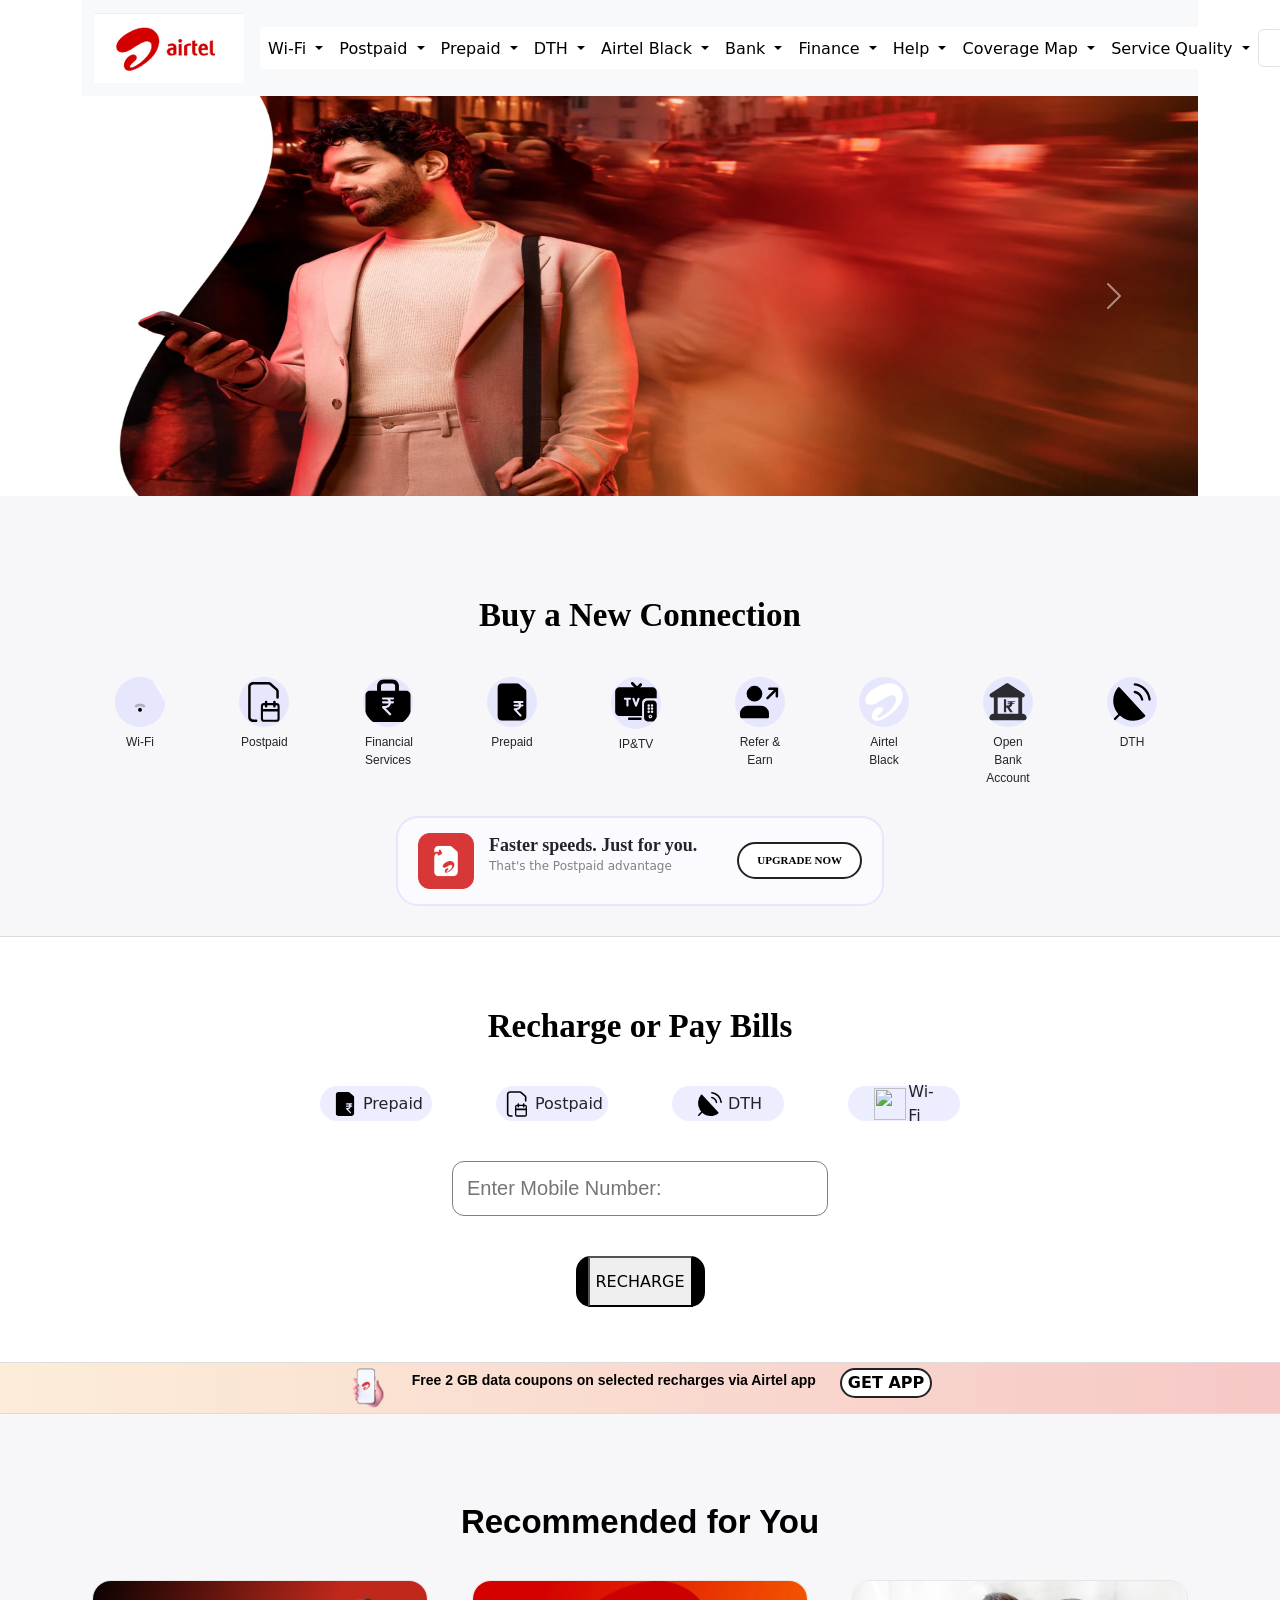
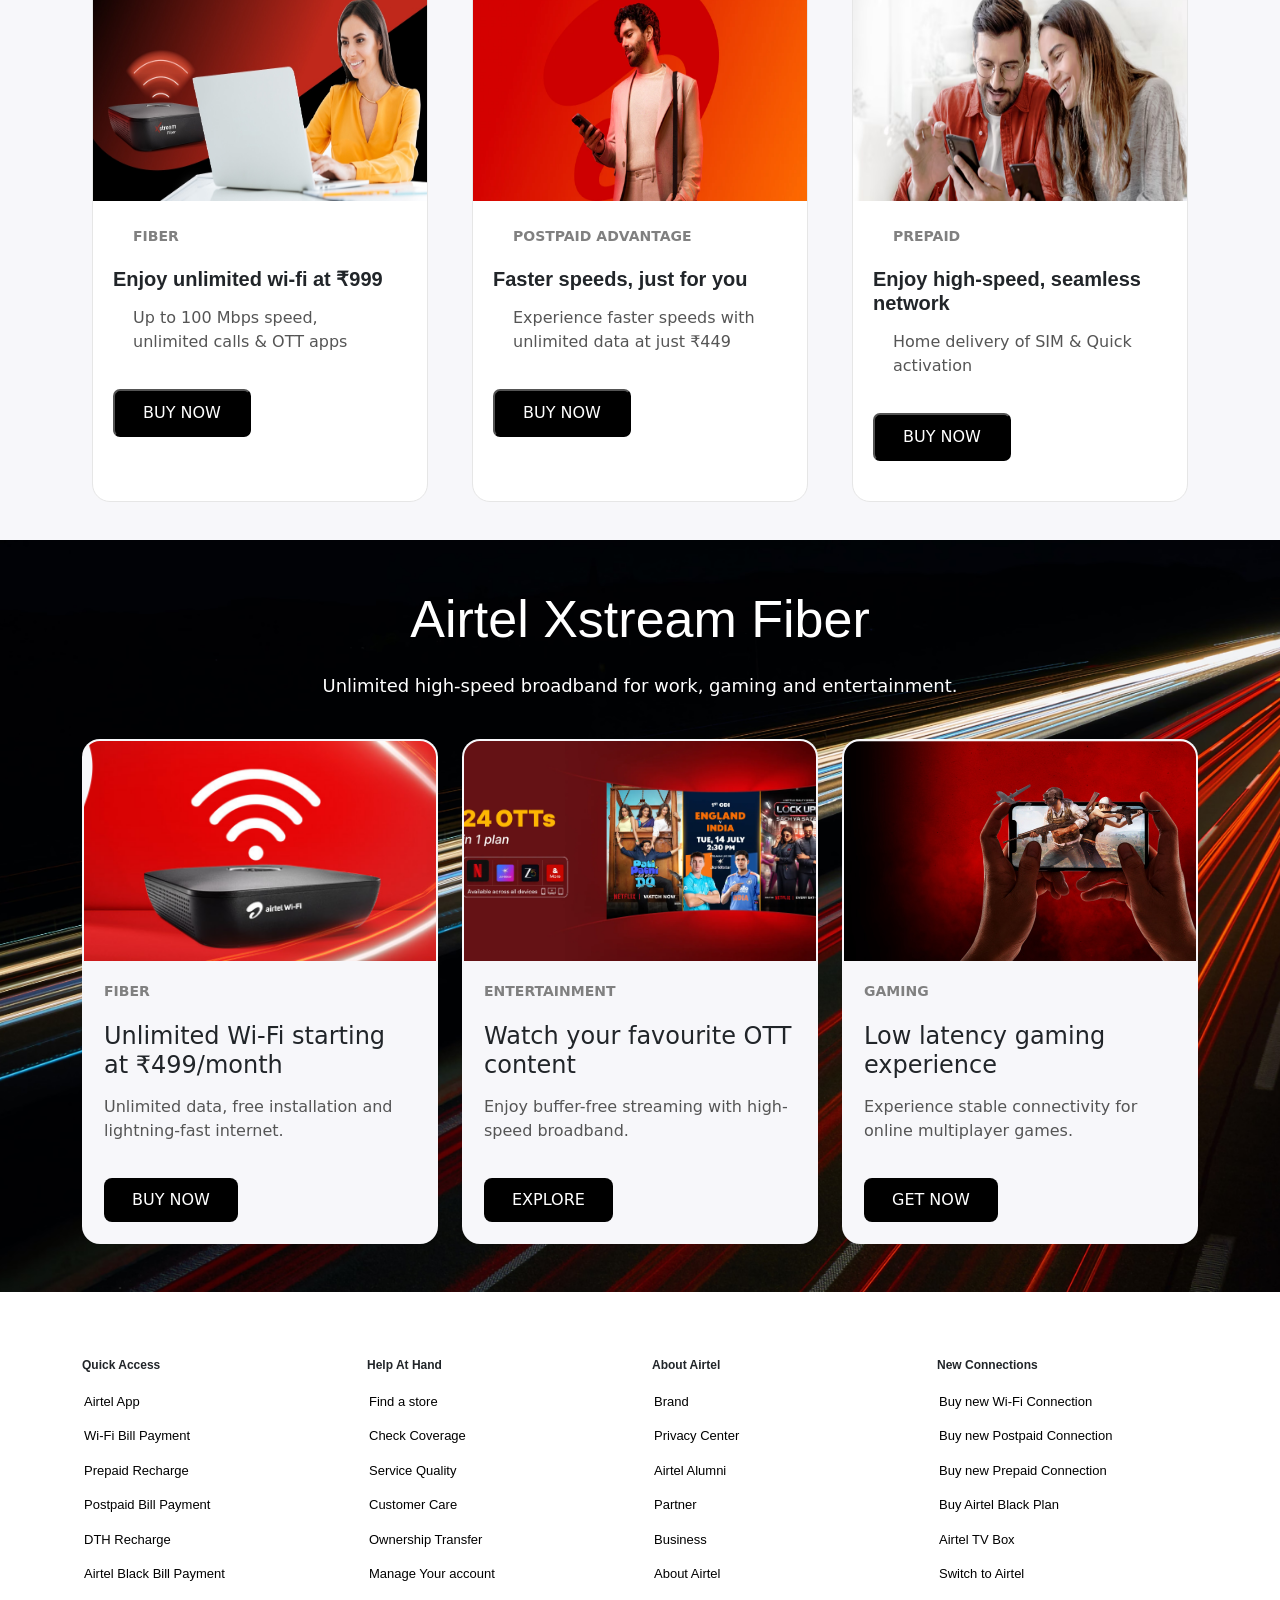
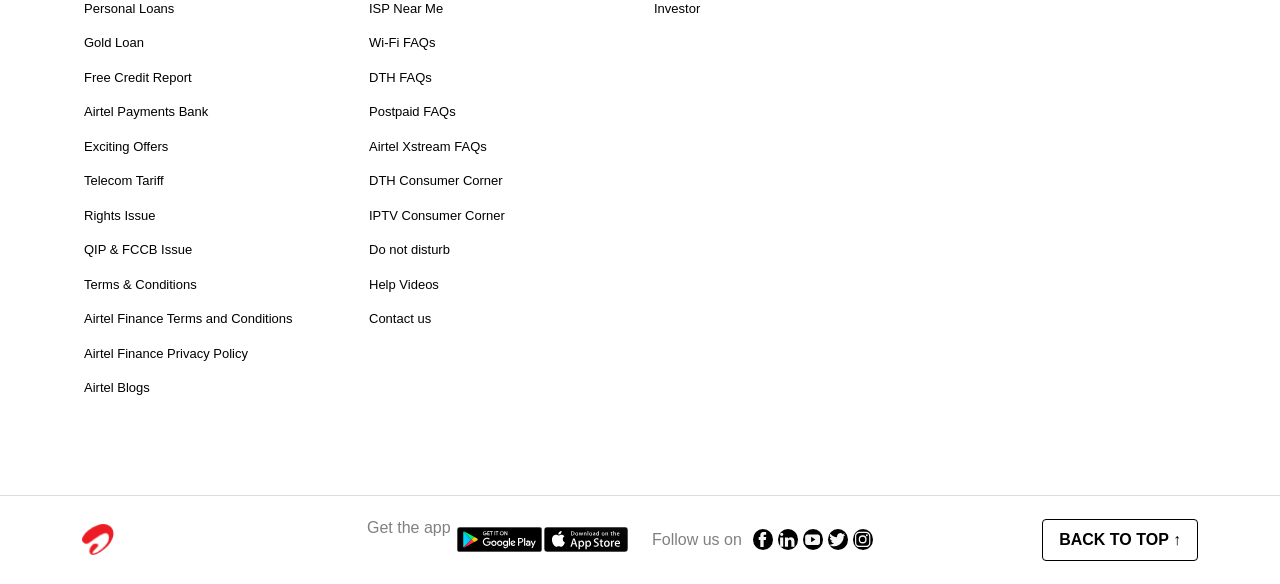
==== index.html @ 9f42b965 "testing" ====
<!DOCTYPE html>
<html lang="en">

<head>
    <meta charset="UTF-8">
    <meta name="viewport" content="width=device-width, initial-scale=1.0">
    <title>Airtel</title>

    <link href="https://cdn.jsdelivr.net/npm/bootstrap@5.3.8/dist/css/bootstrap.min.css" rel="stylesheet"
        integrity="sha384-sRIl4kxILFvY47J16cr9ZwB07vP4J8+LH7qKQnuqkuIAvNWLzeN8tE5YBujZqJLB" crossorigin="anonymous">
    <link rel="stylesheet" href="style.css">
    <link rel="stylesheet" href="aos.css">
    <link rel="stylesheet" href="aos.js">

    <meta name="title" content="Airtel Clone | Only for learning | Not Official">
    <meta name="description"
        content="This is a clone of Airtel Website , it is non-working site created only with HTML & CSS, only for educational & learning purpose , not Intended for Commercial purpose.">
    <meta name="keywords" content="best, market leader, airtel clone, only for fun, non-commercial ">
    <meta name="robots" content="index, follow">
    <meta http-equiv="Content-Type" content="text/html; charset=utf-8">
    <meta name="language" content="English">
    <meta name="revisit-after" content="5 days">
    <meta name="author" content="Shiva Kumar Mahato">


</head>

<body>
    <header>
        <div class="container">
            <div class="row">
                <div class="col">
                    <nav class="navbar navbar-expand-lg bg-body-tertiary">
                        <div class="container-fluid">
                            <a class="navbar-brand" href="#"><img src="airtel.png" alt=""></a>
                            <button class="navbar-toggler" type="button" data-bs-toggle="collapse"
                                data-bs-target="#navbarSupportedContent" aria-controls="navbarSupportedContent"
                                aria-expanded="false" aria-label="Toggle navigation">
                                <span class="navbar-toggler-icon"></span>
                            </button>
                            <div class="collapse navbar-collapse" id="navbarSupportedContent">
                                <ul class="navbar-nav me-auto mb-2 mb-lg-0">

                                    <li class="nav-item dropdown">
                                        <a class="nav-link dropdown-toggle" href="#" role="button"
                                            data-bs-toggle="dropdown" aria-expanded="false">
                                            Wi-Fi
                                        </a>
                                        <ul class="dropdown-menu">
                                            <li><a class="dropdown-item" href="#"> Wi-Fi Bill Payment </a></li>
                                            <li>
                                                <hr class="dropdown-divider">
                                            </li>
                                            <li><a class="dropdown-item" href="#"> Wi-Fi New Connection </a></li>
                                            <li>
                                                <hr class="dropdown-divider">
                                            </li>
                                            <li><a class="dropdown-item" href="#"> Wi-Fi Plans </a></li>
                                            <li>
                                                <hr class="dropdown-divider">
                                            </li>
                                            <li><a class="dropdown-item" href="#"> Refer Wi-Fi </a></li>
                                            <li>
                                                <hr class="dropdown-divider">
                                            </li>
                                            <li><a class="dropdown-item" href="#"> Airfiber Plans </a></li>
                                            <li>
                                                <hr class="dropdown-divider">
                                            </li>
                                        </ul>
                                    </li>
                                    <li class="nav-item dropdown">
                                        <a class="nav-link dropdown-toggle" href="#" role="button"
                                            data-bs-toggle="dropdown" aria-expanded="false">
                                            Postpaid
                                        </a>
                                        <ul class="dropdown-menu">
                                            <li><a class="dropdown-item" href="#"> Wi-Fi Bill Payment </a></li>
                                            <li>
                                                <hr class="dropdown-divider">
                                            </li>
                                            <li><a class="dropdown-item" href="#"> Wi-Fi New Connection </a></li>
                                            <li>
                                                <hr class="dropdown-divider">
                                            </li>
                                            <li><a class="dropdown-item" href="#"> Wi-Fi Plans </a></li>
                                            <li>
                                                <hr class="dropdown-divider">
                                            </li>
                                            <li><a class="dropdown-item" href="#"> Refer Wi-Fi </a></li>
                                            <li>
                                                <hr class="dropdown-divider">
                                            </li>
                                            <li><a class="dropdown-item" href="#"> Airfiber Plans </a></li>
                                            <li>
                                                <hr class="dropdown-divider">
                                            </li>
                                        </ul>
                                    </li>
                                    <li class="nav-item dropdown">
                                        <a class="nav-link dropdown-toggle" href="#" role="button"
                                            data-bs-toggle="dropdown" aria-expanded="false">
                                            Prepaid
                                        </a>
                                        <ul class="dropdown-menu">
                                            <li><a class="dropdown-item" href="#"> Wi-Fi Bill Payment </a></li>
                                            <li>
                                                <hr class="dropdown-divider">
                                            </li>
                                            <li><a class="dropdown-item" href="#"> Wi-Fi New Connection </a></li>
                                            <li>
                                                <hr class="dropdown-divider">
                                            </li>
                                            <li><a class="dropdown-item" href="#"> Wi-Fi Plans </a></li>
                                            <li>
                                                <hr class="dropdown-divider">
                                            </li>
                                            <li><a class="dropdown-item" href="#"> Refer Wi-Fi </a></li>
                                            <li>
                                                <hr class="dropdown-divider">
                                            </li>
                                            <li><a class="dropdown-item" href="#"> Airfiber Plans </a></li>
                                            <li>
                                                <hr class="dropdown-divider">
                                            </li>
                                        </ul>
                                    </li>
                                    <li class="nav-item dropdown">
                                        <a class="nav-link dropdown-toggle" href="#" role="button"
                                            data-bs-toggle="dropdown" aria-expanded="false">
                                            DTH
                                        </a>
                                        <ul class="dropdown-menu">
                                            <li><a class="dropdown-item" href="#"> Wi-Fi Bill Payment </a></li>
                                            <li>
                                                <hr class="dropdown-divider">
                                            </li>
                                            <li><a class="dropdown-item" href="#"> Wi-Fi New Connection </a></li>
                                            <li>
                                                <hr class="dropdown-divider">
                                            </li>
                                            <li><a class="dropdown-item" href="#"> Wi-Fi Plans </a></li>
                                            <li>
                                                <hr class="dropdown-divider">
                                            </li>
                                            <li><a class="dropdown-item" href="#"> Refer Wi-Fi </a></li>
                                            <li>
                                                <hr class="dropdown-divider">
                                            </li>
                                            <li><a class="dropdown-item" href="#"> Airfiber Plans </a></li>
                                            <li>
                                                <hr class="dropdown-divider">
                                            </li>
                                        </ul>
                                    </li>
                                    <li class="nav-item dropdown">
                                        <a class="nav-link dropdown-toggle" href="#" role="button"
                                            data-bs-toggle="dropdown" aria-expanded="false">
                                            Airtel Black
                                        </a>
                                        <ul class="dropdown-menu">
                                            <li><a class="dropdown-item" href="#"> Wi-Fi Bill Payment </a></li>
                                            <li>
                                                <hr class="dropdown-divider">
                                            </li>
                                            <li><a class="dropdown-item" href="#"> Wi-Fi New Connection </a></li>
                                            <li>
                                                <hr class="dropdown-divider">
                                            </li>
                                            <li><a class="dropdown-item" href="#"> Wi-Fi Plans </a></li>
                                            <li>
                                                <hr class="dropdown-divider">
                                            </li>
                                            <li><a class="dropdown-item" href="#"> Refer Wi-Fi </a></li>
                                            <li>
                                                <hr class="dropdown-divider">
                                            </li>
                                            <li><a class="dropdown-item" href="#"> Airfiber Plans </a></li>
                                            <li>
                                                <hr class="dropdown-divider">
                                            </li>
                                        </ul>
                                    </li>
                                    <li class="nav-item dropdown">
                                        <a class="nav-link dropdown-toggle" href="#" role="button"
                                            data-bs-toggle="dropdown" aria-expanded="false">
                                            Bank
                                        </a>
                                        <ul class="dropdown-menu">
                                            <li><a class="dropdown-item" href="#"> Wi-Fi Bill Payment </a></li>
                                            <li>
                                                <hr class="dropdown-divider">
                                            </li>
                                            <li><a class="dropdown-item" href="#"> Wi-Fi New Connection </a></li>
                                            <li>
                                                <hr class="dropdown-divider">
                                            </li>
                                            <li><a class="dropdown-item" href="#"> Wi-Fi Plans </a></li>
                                            <li>
                                                <hr class="dropdown-divider">
                                            </li>
                                            <li><a class="dropdown-item" href="#"> Refer Wi-Fi </a></li>
                                            <li>
                                                <hr class="dropdown-divider">
                                            </li>
                                            <li><a class="dropdown-item" href="#"> Airfiber Plans </a></li>
                                            <li>
                                                <hr class="dropdown-divider">
                                            </li>
                                        </ul>
                                    </li>
                                    <li class="nav-item dropdown">
                                        <a class="nav-link dropdown-toggle" href="#" role="button"
                                            data-bs-toggle="dropdown" aria-expanded="false">
                                            Finance
                                        </a>
                                        <ul class="dropdown-menu">
                                            <li><a class="dropdown-item" href="#"> Wi-Fi Bill Payment </a></li>
                                            <li>
                                                <hr class="dropdown-divider">
                                            </li>
                                            <li><a class="dropdown-item" href="#"> Wi-Fi New Connection </a></li>
                                            <li>
                                                <hr class="dropdown-divider">
                                            </li>
                                            <li><a class="dropdown-item" href="#"> Wi-Fi Plans </a></li>
                                            <li>
                                                <hr class="dropdown-divider">
                                            </li>
                                            <li><a class="dropdown-item" href="#"> Refer Wi-Fi </a></li>
                                            <li>
                                                <hr class="dropdown-divider">
                                            </li>
                                            <li><a class="dropdown-item" href="#"> Airfiber Plans </a></li>
                                            <li>
                                                <hr class="dropdown-divider">
                                            </li>
                                        </ul>
                                    </li>
                                    <li class="nav-item dropdown">
                                        <a class="nav-link dropdown-toggle" href="#" role="button"
                                            data-bs-toggle="dropdown" aria-expanded="false">
                                            Help
                                        </a>
                                        <ul class="dropdown-menu">
                                            <li><a class="dropdown-item" href="#"> Wi-Fi Bill Payment </a></li>
                                            <li>
                                                <hr class="dropdown-divider">
                                            </li>
                                            <li><a class="dropdown-item" href="#"> Wi-Fi New Connection </a></li>
                                            <li>
                                                <hr class="dropdown-divider">
                                            </li>
                                            <li><a class="dropdown-item" href="#"> Wi-Fi Plans </a></li>
                                            <li>
                                                <hr class="dropdown-divider">
                                            </li>
                                            <li><a class="dropdown-item" href="#"> Refer Wi-Fi </a></li>
                                            <li>
                                                <hr class="dropdown-divider">
                                            </li>
                                            <li><a class="dropdown-item" href="#"> Airfiber Plans </a></li>
                                            <li>
                                                <hr class="dropdown-divider">
                                            </li>
                                        </ul>
                                    </li>
                                    <li class="nav-item dropdown">
                                        <a class="nav-link dropdown-toggle" href="#" role="button"
                                            data-bs-toggle="dropdown" aria-expanded="false">
                                            Coverage Map
                                        </a>
                                    </li>
                                    <li class="nav-item dropdown">
                                        <a class="nav-link dropdown-toggle" href="#" role="button"
                                            data-bs-toggle="dropdown" aria-expanded="false">
                                            Service Quality
                                        </a>
                                    </li>
                                </ul>
                                <form class="d-flex" role="search">
                                    <input class="form-control me-2" type="search" placeholder="Search"
                                        aria-label="Search" />
                                    <button class="btn btn-outline-success" type="submit">Search</button>
                                </form>
                            </div>
                        </div>
                    </nav>
                </div>
            </div>
        </div>
    </header>
    <section class="banner">
        <div class="container">
            <div class="row">
                <div class="col">
                    <div id="carouselExample" class="carousel slide">
                        <div class="carousel-inner">
                            <div class="carousel-item active">
                                <div class="bannerimage">
                                    <img src="banner\banner1.webp" class="d-block w-100" alt="...">
                                </div>
                            </div>
                            <div class="carousel-item">
                                <div class="bannerimage">
                                    <img src="banner\banner2.webp" class="d-block w-100" alt="...">
                                </div>
                            </div>
                            <div class="carousel-item">
                                <div class="bannerimage">
                                    <img src="banner\banner3.webp" class="d-block w-100" alt="...">
                                </div>
                            </div>
                        </div>
                        <button class="carousel-control-prev" type="button" data-bs-target="#carouselExample"
                            data-bs-slide="prev">
                            <span class="carousel-control-prev-icon" aria-hidden="true"></span>
                            <span class="visually-hidden">Previous</span>
                        </button>
                        <button class="carousel-control-next" type="button" data-bs-target="#carouselExample"
                            data-bs-slide="next">
                            <span class="carousel-control-next-icon" aria-hidden="true"></span>
                            <span class="visually-hidden">Next</span>
                        </button>
                    </div>
                </div>
            </div>
        </div>
    </section>
    <section class="connection-container">
        <div class="container">
            <div class="row justify-content-center">
                <div class="col-auto">
                    <div class="connection-title">
                        Buy a New Connection
                    </div>
                </div>
            </div>
            <div class="row justify-content-center">
                <div class="col-auto">
                    <div class="connection-card">
                        <img src="connection-card/wifi.gif" alt="">
                        <p>Wi-Fi</p>
                    </div>
                </div>
                <div class="col-auto">
                    <div class="connection-card">
                        <img src="connection-card/postpaid-icon.svg" alt="">
                        <p>Postpaid</p>
                    </div>
                </div>
                <div class="col-auto">
                    <div class="connection-card">
                        <img src="connection-card/airtel-finance-icon.svg" alt="">
                        <p>Financial Services</p>
                    </div>
                </div>
                <div class="col-auto">
                    <div class="connection-card">
                        <img src="connection-card/prepaid-filled-icon.svg" alt="">
                        <p>Prepaid</p>
                    </div>
                </div>
                <div class="col-auto">
                    <div class="connection-card">
                        <img src="connection-card/airtel-iptv-icon.svg" alt="">
                        <p>IP&TV</p>
                    </div>
                </div>
                <div class="col-auto">
                    <div class="connection-card">
                        <img src="connection-card/airtel-referral-icon.svg" alt="">
                        <p>Refer & Earn</p>
                    </div>
                </div>
                <div class="col-auto">
                    <div class="connection-card">
                        <img src="connection-card/one-airtel-icon.svg" alt="">
                        <p>Airtel Black</p>
                    </div>
                </div>
                <div class="col-auto">
                    <div class="connection-card">
                        <img src="connection-card/airtel-bank-icon.svg" alt="">
                        <p>Open Bank Account</p>
                    </div>
                </div>
                <div class="col-auto">
                    <div class="connection-card">
                        <img src="connection-card/dth-filled-icon.svg" alt="">
                        <p>DTH</p>
                    </div>
                </div>
            </div>
            <div class="row justify-content-center">
                <div class="col-auto">
                    <div class="connection-upgrade">
                        <div class="upgrade-left">
                            <div class="upgrade-icon">
                                <img src="connection-card/switch-to-airtel-web.png" />
                            </div>
                            <div class="upgrade-text">
                                <h3>Faster speeds. Just for you.</h3>
                                <p>That's the Postpaid advantage</p>
                            </div>
                        </div>

                        <div class="connection-upgrade-btn">
                            <a href="#">UPGRADE NOW</a>
                        </div>
                    </div>
                </div>
            </div>
        </div>
    </section>
    <section class="recharge-section">
        <div class="container">
            <div class="row justify-content-center">
                <div class="col-auto">
                    <div class="recharge-title">
                        Recharge or Pay Bills
                    </div>
                </div>
            </div>
            <div class="row justify-content-center">
                <div class="col-auto">
                    <div class="recharge-card">
                        <img src="recharge-card\prepaid-filled-icon.svg" />
                        <span>Prepaid</span>
                    </div>
                </div>
                <div class="col-auto">
                    <div class="recharge-card">
                        <img src="recharge-card\postpaid-icon.svg" />
                        <span>Postpaid</span>
                    </div>
                </div>
                <div class="col-auto">
                    <div class="recharge-card">
                        <img src="recharge-card\dth-filled-icon.svg" />
                        <span>DTH</span>
                    </div>
                </div>
                <div class="col-auto">
                    <div class="recharge-card">
                        <img src="recharge-card\" />
                        <span>Wi-Fi</span>
                    </div>
                </div>
            </div>
            <div class="row justify-content-center">
                <div class="col-auto">
                    <div class="recharge-enter-number">
                        <input type="text" placeholder="Enter Mobile Number:"></input>
                    </div>
                </div>
            </div>
            <div class="row justify-content-center">
                <div class="col-auto">
                    <div class="recharge-btn">
                        <button>RECHARGE</button>
                    </div>
                </div>
            </div>
        </div>
    </section>
    <section class="airtel-app">
        <div class="container">
            <div class="row justify-content-center">
                <div class="col-auto">
                    <div class="airtel-appicon">
                        <img src="recharge-card/offer-icon.avif" alt="">
                    </div>
                </div>
                <div class="col-auto">
                    <div class="airtel-apptext">
                        <span>Free 2 GB data coupons on selected recharges via Airtel app</span>
                    </div>
                </div>
                <div class="col-auto">
                    <div class="airtel-appbtn">
                        <button>GET APP</button>
                    </div>
                </div>
            </div>
        </div>
    </section>
    <section class="recommendation py-5">
        <div class="container">
            <div class="row">
                <div class="col-12 text-center">
                    <h2 class="reco-title">
                        Recommended for You
                    </h2>
                </div>
            </div>
            <div class="row">
                <div class="col-lg-4 col-md-6" data-aos="fade-left">
                    <div class="recmarea h-100">
                        <img src="m1-img.jpg" />
                        <p class="category">FIBER</p>
                        <h3>Enjoy unlimited wi-fi at <b>₹999</b></h3>
                        <p class="description">Up to 100 Mbps speed, unlimited calls & OTT apps</p>
                        <button class="recommendation-button">
                            BUY NOW
                        </button>
                    </div>
                </div>
                <div class="col-lg-4 col-md-6" data-aos="fade-left">
                    <div class="recmarea h-100">
                        <img src="m2-img.webp" />
                        <p class="category">POSTPAID ADVANTAGE</p>
                        <h3>Faster speeds, just for you</h3>
                        <p class="description">Experience faster speeds with unlimited data at just ₹449 </p>
                        <button class="recommendation-button">
                            BUY NOW
                        </button>
                    </div>
                </div>
                <div class="col-lg-4 col-md-6" data-aos="fade-left">
                    <div class="recmarea h-100">
                        <img src="m3-img.avif">
                        <p class="category">PREPAID</p>
                        <h3>Enjoy high-speed, seamless network </h3>
                        <p class="description">Home delivery of SIM & Quick activation</p>
                        <button class="recommendation-button">
                            BUY NOW
                        </button>
                    </div>
                </div>
            </div>
        </div>
    </section>
    <section class="wifi py-5">
        <div class="container">
            <div class="row">
                <div class="col-12 text-center">
                    <h2 class="wifi-title">
                        Airtel Xstream Fiber
                    </h2>

                    <p class="wifi-subtitle">
                        Unlimited high-speed broadband for work, gaming and entertainment.
                    </p>
                </div>
            </div>
            <div class="row g-4">
                <div class="col-lg-4 col-md-6" data-aos="fade-right">
                    <div class="wifi-card h-100">
                        <img src="wifi-card\wifi1.webp">
                        <p class="category">FIBER</p>
                        <h3>Unlimited Wi-Fi starting at ₹499/month</h3>
                        <p class="description">
                            Unlimited data, free installation and lightning-fast internet.
                        </p>
                        <button class="wifi-button">
                            BUY NOW
                        </button>
                    </div>
                </div>
                <div class="col-lg-4 col-md-6" data-aos="fade-right">
                    <div class="wifi-card h-100">
                        <img src="wifi-card\wifi2.webp">
                        <p class="category">ENTERTAINMENT</p>
                        <h3>Watch your favourite OTT content</h3>
                        <p class="description">
                            Enjoy buffer-free streaming with high-speed broadband.
                        </p>
                        <button class="wifi-button">
                            EXPLORE
                        </button>
                    </div>
                </div>
                <div class="col-lg-4 col-md-6" data-aos="fade-right">
                    <div class="wifi-card h-100">
                        <img src="wifi-card\wifi3.jpg">
                        <p class="category">GAMING</p>
                        <h3>Low latency gaming experience</h3>
                        <p class="description">
                            Experience stable connectivity for online multiplayer games.
                        </p>
                        <button class="wifi-button">
                            GET NOW
                        </button>
                    </div>
                </div>
            </div>
        </div>
    </section>
    <section class="listarea py-5">
        <div class="container">
            <div class="row">
                <div class="col-lg-3 col-md-6 footer-column">
                    <div class="listarea-card py-3">
                        <p>Quick Access</p>
                        <ul>
                            <li><a href="#">Airtel App</a></li>
                            <li><a href="#">Wi-Fi Bill Payment</a></li>
                            <li><a href="#">Prepaid Recharge</a></li>
                            <li><a href="#">Postpaid Bill Payment</a></li>
                            <li><a href="#">DTH Recharge</a></li>
                            <li><a href="#">Airtel Black Bill Payment</a></li>
                            <li><a href="#">Personal Loans</a></li>
                            <li><a href="#">Gold Loan</a></li>
                            <li><a href="#">Free Credit Report</a></li>
                            <li><a href="#">Airtel Payments Bank</a></li>
                            <li><a href="#">Exciting Offers</a></li>
                            <li><a href="#">Telecom Tariff</a></li>
                            <li><a href="#">Rights Issue</a></li>
                            <li><a href="#">QIP & FCCB Issue</a></li>
                            <li><a href="#">Terms & Conditions</a></li>
                            <li><a href="#">Airtel Finance Terms and Conditions</a></li>
                            <li><a href="#">Airtel Finance Privacy Policy</a></li>
                            <li><a href="#">Airtel Blogs</a></li>
                        </ul>
                    </div>
                </div>
                <div class="col-lg-3 col-md-6 footer-column">
                    <div class="listarea-card py-3">
                        <p>Help At Hand</p>
                        <ul>
                            <li><a href="#">Find a store</a></li>
                            <li><a href="#">Check Coverage</a></li>
                            <li><a href="#">Service Quality</a></li>
                            <li><a href="#">Customer Care</a></li>
                            <li><a href="#">Ownership Transfer</a></li>
                            <li><a href="#">Manage Your account</a></li>
                            <li><a href="#">ISP Near Me</a></li>
                            <li><a href="#">Wi-Fi FAQs</a></li>
                            <li><a href="#">DTH FAQs</a></li>
                            <li><a href="#">Postpaid FAQs</a></li>
                            <li><a href="#">Airtel Xstream FAQs</a></li>
                            <li><a href="#">DTH Consumer Corner</a></li>
                            <li><a href="#">IPTV Consumer Corner</a></li>
                            <li><a href="#">Do not disturb</a></li>
                            <li><a href="#">Help Videos</a></li>
                            <li><a href="#">Contact us</a></li>
                        </ul>
                    </div>
                </div>
                <div class="col-lg-3 col-md-6 footer-column">
                    <div class="listarea-card py-3">
                        <p>About Airtel</p>
                        <ul>
                            <li><a href="#">Brand</a></li>
                            <li><a href="#">Privacy Center</a></li>
                            <li><a href="#">Airtel Alumni</a></li>
                            <li><a href="#">Partner</a></li>
                            <li><a href="#">Business</a></li>
                            <li><a href="#">About Airtel</a></li>
                            <li><a href="#">Investor</a></li>
                        </ul>
                    </div>
                </div>
                <div class="col-lg-3 col-md-6 footer-column">
                    <div class="listarea-card py-3">
                        <p>New Connections</p>
                        <ul>
                            <li><a href="#">Buy new Wi-Fi Connection</a></li>
                            <li><a href="#">Buy new Postpaid Connection</a></li>
                            <li><a href="#">Buy new Prepaid Connection</a></li>
                            <li><a href="#">Buy Airtel Black Plan</a></li>
                            <li><a href="#">Airtel TV Box</a></li>
                            <li><a href="#">Switch to Airtel</a></li>
                        </ul>
                    </div>
                </div>
            </div>
        </div>
    </section>
    <section class="listarea-footer">
        <div class="container">
            <div class="row align-items-center gy-3">
                <div class="col-lg-3 col-md-6">
                    <div class="listarea-footer-icon">
                        <img src="listarea-footer/favicon.webp" />
                    </div>
                </div>
                <div class="col-lg-3 col-md-6">
                    <div class="listarea-footer-getapp">
                        <p> Get the app &nbsp; </p>
                        <img src="listarea-footer/google-play-badge-icon.svg" alt="" />
                        <img src="listarea-footer/app-store-badge-icon.svg" alt="" />
                    </div>
                </div>
                <div class="col-lg-3 col-md-6">
                    <div class="listarea-footer-followus">
                        <p>Follow us on &nbsp;</p>
                        <div class="listarea-footer-followus-iconarea">
                            <div class="listarea-footer-followus-icon">
                                <img src="listarea-footer/facebook.svg" alt=" " />
                            </div>
                            <div class="listarea-footer-followus-icon">
                                <img src="listarea-footer/linkedin.svg" alt=" " />
                            </div>
                            <div class="listarea-footer-followus-icon">
                                <img src="listarea-footer/youtube.svg" alt=" " />
                            </div>
                            <div class="listarea-footer-followus-icon">
                                <img src="listarea-footer/twitter.svg" alt=" " />
                            </div>
                            <div class="listarea-footer-followus-icon">
                                <img src="listarea-footer/insta.svg" alt=" " />
                            </div>
                        </div>
                    </div>
                </div>
                <div class="col-lg-3 col-md-6 d-flex justify-content-lg-end">
                    <a href="index.html" class="listarea-footer-button">
                        BACK TO TOP &uarr;
                    </a>
                </div>
            </div>
        </div>
    </section>
    <footer>

    </footer>

    <script src="https://cdn.jsdelivr.net/npm/bootstrap@5.3.8/dist/js/bootstrap.bundle.min.js"
        integrity="sha384-FKyoEForCGlyvwx9Hj09JcYn3nv7wiPVlz7YYwJrWVcXK/BmnVDxM+D2scQbITxI" crossorigin="anonymous">
        </script>
    <script src="aos.js">
    </script>
    <script>
        AOS.init({
            easing: 'ease-out-back',
            duration: 1000
        });
    </script>

    <script src="https://cdn.jsdelivr.net/npm/chart.js"></script>

    <script>
        const ctx = document.getElementById('myChart');

        Chart.defaults.backgroundColor = '#e40000';
        Chart.defaults.borderColor = '#000';
        Chart.defaults.color = '#000';

        new Chart(ctx, {
            type: 'bar',
            data: {
                labels: ['Red', 'Blue', 'Yellow', 'Green', 'Purple', 'Orange'],
                datasets: [{
                    label: '# of Votes',
                    data: [12, 19, 3, 5, 2, 3],
                    borderWidth: 1
                }]
            },
            options: {
                scales: {
                    y: {
                        beginAtZero: true
                    }
                }
            }
        });
    </script>

</body>

</html>
---- style.css ----
.nav-link {
    color: black;
    border-top: 2px solid transparent;
    background: white;
}

.nav-link:hover {
    color: #e40000;
    border-top: 2px solid #e40000;
}

.nav-link ul li:hover a {
    color: #e40000;
}

.banner {
    height: 400px;
}

.bannerimage {
    height: 400px;
}

.banner img {
    height: 100%;
    display: block;
}

.connection-container {
    margin: 0 auto;
    padding: 30px 0;
    background: #F7F7FA;
    display: flex;
    flex-wrap: wrap;
    justify-content: center;
    border-bottom: 1px solid #dcdcdc;
}

.connection-title {
    font-family: "TondoBold(woff2)";
    font-weight: bold;
    color: black;
    font-size: 33px;
    text-align: center;
    padding: 65px 0 25px 0;
}

.connection-card {
    width: 60px;
    height: 60px;
    cursor: pointer;
    border: 1px solid transparent;
    margin: 10px 20px;

}

.connection-card img {
    width: 50px;
    transition: 0.3s;
    background: #E6E6FD;
    border-radius: 50%;
}

.connection-card:hover img {
    transform: scale(1.1);
    border: 1px solid black;
    box-shadow: 8px 8px 10px rgba(0, 0, 0, .15);
}

.connection-card p {
    width: 50px;
    height: 11px;
    margin-top: 6px;
    padding: 0 2px;
    font-family: Arial;
    font-size: 12px;
    text-align: center;
}

.connection-upgrade {
    width: 100%;
    max-width: 540px;
    height: 90px;
    margin: 70px 0 auto 0;
    border-radius: 22px;
    background: #FBFBFF;
    padding: 0 20px;
    display: flex;
    justify-content: space-between;
    align-items: center;
    border: 2px solid #E6E6FD;

}

.upgrade-left {
    display: flex;
    align-items: center;
    gap: 15px;
    line-height: 8px;
    padding-right: 40px;
}

.upgrade-icon {
    width: 56px;
    height: 56px;
    display: flex;
    justify-content: center;
    align-items: center;
}

.upgrade-icon img {
    width: 100%;
    object-fit: contain;

}

.upgrade-text h3 {
    font-family: "TondoBold(woff2)";
    font-size: 18px;
    font-weight: 700;
    margin-bottom: 5px;
}

.upgrade-text p {
    font-size: 12px;
    color: grey;
}

.connection-upgrade-btn {
    padding: 8px 18px;
    border: 2px solid #222;
    border-radius: 30px;
    background: #fff;
    display: flex;
    justify-content: center;
    align-items: center;
    cursor: pointer;

}

.connection-upgrade-btn a {
    text-decoration: none;
    font-family: "TondoBold(woff2)";
    color: #000;
    font-size: 11px;
    font-weight: bold;
    text-align: center;
}



.recharge-section {
    margin: 0 auto;
    padding-bottom: 45px;
    border-bottom: 1px solid #dcdcdc;

}

.recharge-title {
    font-family: "TondoBold(woff2)";
    font-weight: bold;
    color: black;
    font-size: 33px;
    text-align: center;
    padding: 65px 0 25px 0;
}

.recharge-card {
    width: 70px;
    height: 35px;
    background: #ECEDFF;
    gap: 2px;
    margin: 10px 20px;
    padding: 10px 56px;
    border-radius: 30px;
    display: flex;
    justify-content: center;
    align-items: center;
    cursor: pointer;
}

.recharge-card img {
    width: 32px;
    height: 32px;
    object-fit: cover;
}

.recharge-card span {
    font-size: 16px;
}

.recharge-card:hover {
    border: 1px solid #000;
    opacity: 0.8;
    scale: 1.02;
}

.recharge-enter-number {
    margin: 30px auto;
    display: flex;
    text-align: left;
    font-family: Arial, Helvetica, sans-serif;
    padding: 4px 12px;
    background: #fff;
    color: grey;
    border: 1px solid grey;
    border-radius: 12px;
    cursor: pointer;

}

.recharge-enter-number input {
    width: 350px;
    height: 45px;
    font-size: 20px;
    border: none;

}

.recharge-btn {
    margin: 10px auto;
    display: flex;
    justify-content: center;
    align-items: center;
    cursor: pointer;
    padding: 0 12px;
    background: black;
    color: white;
    line-height: 45px;
    border-radius: 15px;
    cursor: pointer;

}

.recharge-bth button {
    width: 350px;
    height: 45px;
    font-size: 20px;
    font-weight: 900;
    border: none;
}



.airtel-app {
    border-bottom: 1px solid #dcdcdc;
    display: flex;
    justify-content: center;
    align-items: center;
    background-image: linear-gradient(to left, #F6C8C7 0%, #FCEDD8 100%);
    padding-top: 5px;
    padding-bottom: 5px;
}

.airtel-appicon {
    width: 40px;
    height: 40px;
}

.airtel-appicon img {
    width: 100%;

}

.airtel-apptext span {
    font-family: Arial;
    font-size: 14px;
    margin-top: 10px;
    font-weight: 600;
    color: black;
}

.airtel-appbtn {
    text-align: center;
}

.airtel-appbtn button {
    background: white;
    color: #000;
    border: 2px solid #222;
    border-radius: 30px;
    font-weight: 600;
}

.recommendation {
    background: #F7F7FA;
}

.reco-title {
    font-family: Arial, Helvetica, sans-serif;
    font-weight: bold;
    color: black;
    font-size: 33px;
    padding-top: 40px;
    padding-bottom: 20px;
}

.recmarea {
    background: #FFFFFF;
    border: 1px solid rgb(230, 230, 230);
    margin: 10px;
    border-radius: 18px;

}

.recmarea img {
    width: 100%;
    height: 220px;
    border-radius: 18px 18px 0 0;

}

.recmarea p {
    padding: 0 20px;
}

.recmarea h3 {
    font-size: 20px;
    font-weight: bold;
    font-family: "Tondo Bold", Arial, sans-serif;
    margin: 10px 20px;
}

.recmarea .category {
    padding-top: 5px;
    font-size: 14px;
    color: gray;
    font-weight: bold;
}

.recmarea .description {
    font-size: 16px;
    color: #555;
}

.recommendation-button {
    margin: 20px;
    padding: 10px 28px;
    background: black;
    color: white;
    border-radius: 7px;
    cursor: pointer;

}

.recommendation-button:hover {
    box-shadow: 0 8px 20px rgba(0, 0, 0, .15);
}



.wifi {
    background-image: url('wifi-plan.avif');
    background-repeat: no-repeat;
    background-size: cover;
    background-position: center;
}

.wifi-title {
    font-family: Arial, Helvetica, sans-serif;
    font-size: 52px;
    color: #fff;
    margin-bottom: 2%;
}

.wifi-subtitle {
    color: #fff;
    font-size: 18px;
    margin-bottom: 40px;
}

.wifi-card {
    background: #F7F7FA;
    border-radius: 18px;
    overflow: hidden;
    border: 2px solid transparent;
    transition: .3s;
}

.wifi-card:hover {
    transform: translateY(-8px);
    border-color: #e40000;
    box-shadow: 0 10px 25px rgba(0, 0, 0, .15);
}

.wifi-card img {
    width: 100%;
    height: 220px;
    object-fit: cover;
}

.category {
    color: gray;
    font-size: 14px;
    font-weight: bold;
    margin: 20px;
}

.wifi-card h3 {
    margin: 0 20px;
    font-size: 24px;
}

.description {
    margin: 15px 20px;
    color: #555;
}

.wifi-button {
    margin: 20px;
    padding: 10px 28px;
    background: black;
    color: white;
    border: none;
    border-radius: 8px;
    cursor: pointer;
    transition: .3s;
}

.wifi-button:hover {
    background: #e40000;
}



.listarea {
    margin: 0 auto;
    background: #FFFFFF;
    border-bottom: 1px solid #dcdcdc;

}

.listarea-card {
    background: white;
}
@media(max-width:767.98px) {
    .footer-column{
        border-bottom: 1px solid #dcdcdc;
        padding:12px 10px;
    }
    .footer-column:last-child{
        border-bottom:none;
    }
    .dropdown{
        
    }
}

.listarea-card p {
    font-family: Arial, Helvetica, sans-serif;
    font-size: 12px;
    font-weight: 600;

}

.listarea-card ul {
    font-family: Arial, Helvetica, sans-serif;
    font-size: 13px;
    font-weight: 100;
    list-style: none;
    padding: 2px;
}

.listarea-card ul li {
    padding-bottom: 15px;
}

.listarea-card ul li a {
    text-decoration: none;
    color: black;

}

.listarea-card ul li a:hover {
    color: #e40000;
}



.listarea-footer {
    margin: 20px 0;
}


.listarea-footer-icon {
    width: 32px;
    height: 32px;

}

.listarea-footer-icon img {
    width: 100%;

}

.listarea-footer-getapp {
    display: flex;
    align-items: center;
    gap: 2px;

}

.listarea-footer-getapp p,.listarea-footer-followus p {
    font-family: Arial;
    font-size: 16px;
    color: grey;
    margin-bottom: 0;

}

.listarea-footer-getapp img {
    width: 85px;
    height: 25px;

}

.listarea-footer-followus {
    display: flex;
    align-items: center;
    gap: 2px;
}


.listarea-footer-followus-iconarea {
    display: flex;
    align-items: center;
    gap: 5px;

}

.listarea-footer-followus-icon {
    width: 20px;
    height: 21px;
    display: flex;
    justify-content: center;
    align-items: center;
    background:#000;
    border-radius:50%;
}

.listarea-footer-followus-icon img {
    width: 85%;
    height: 85%;
    object-fit: contain;
}

.listarea-footer-button {
    display: inline-block;
    padding: 8px 16px;
    border: 1px solid black;
    border-radius: 4px;
    text-decoration: none;
    font-family: Sans-serif;
    font-size: 16px;
    font-weight: bold;
    color: black;
}



.footer{
    background:#F7F7FA;
    
}
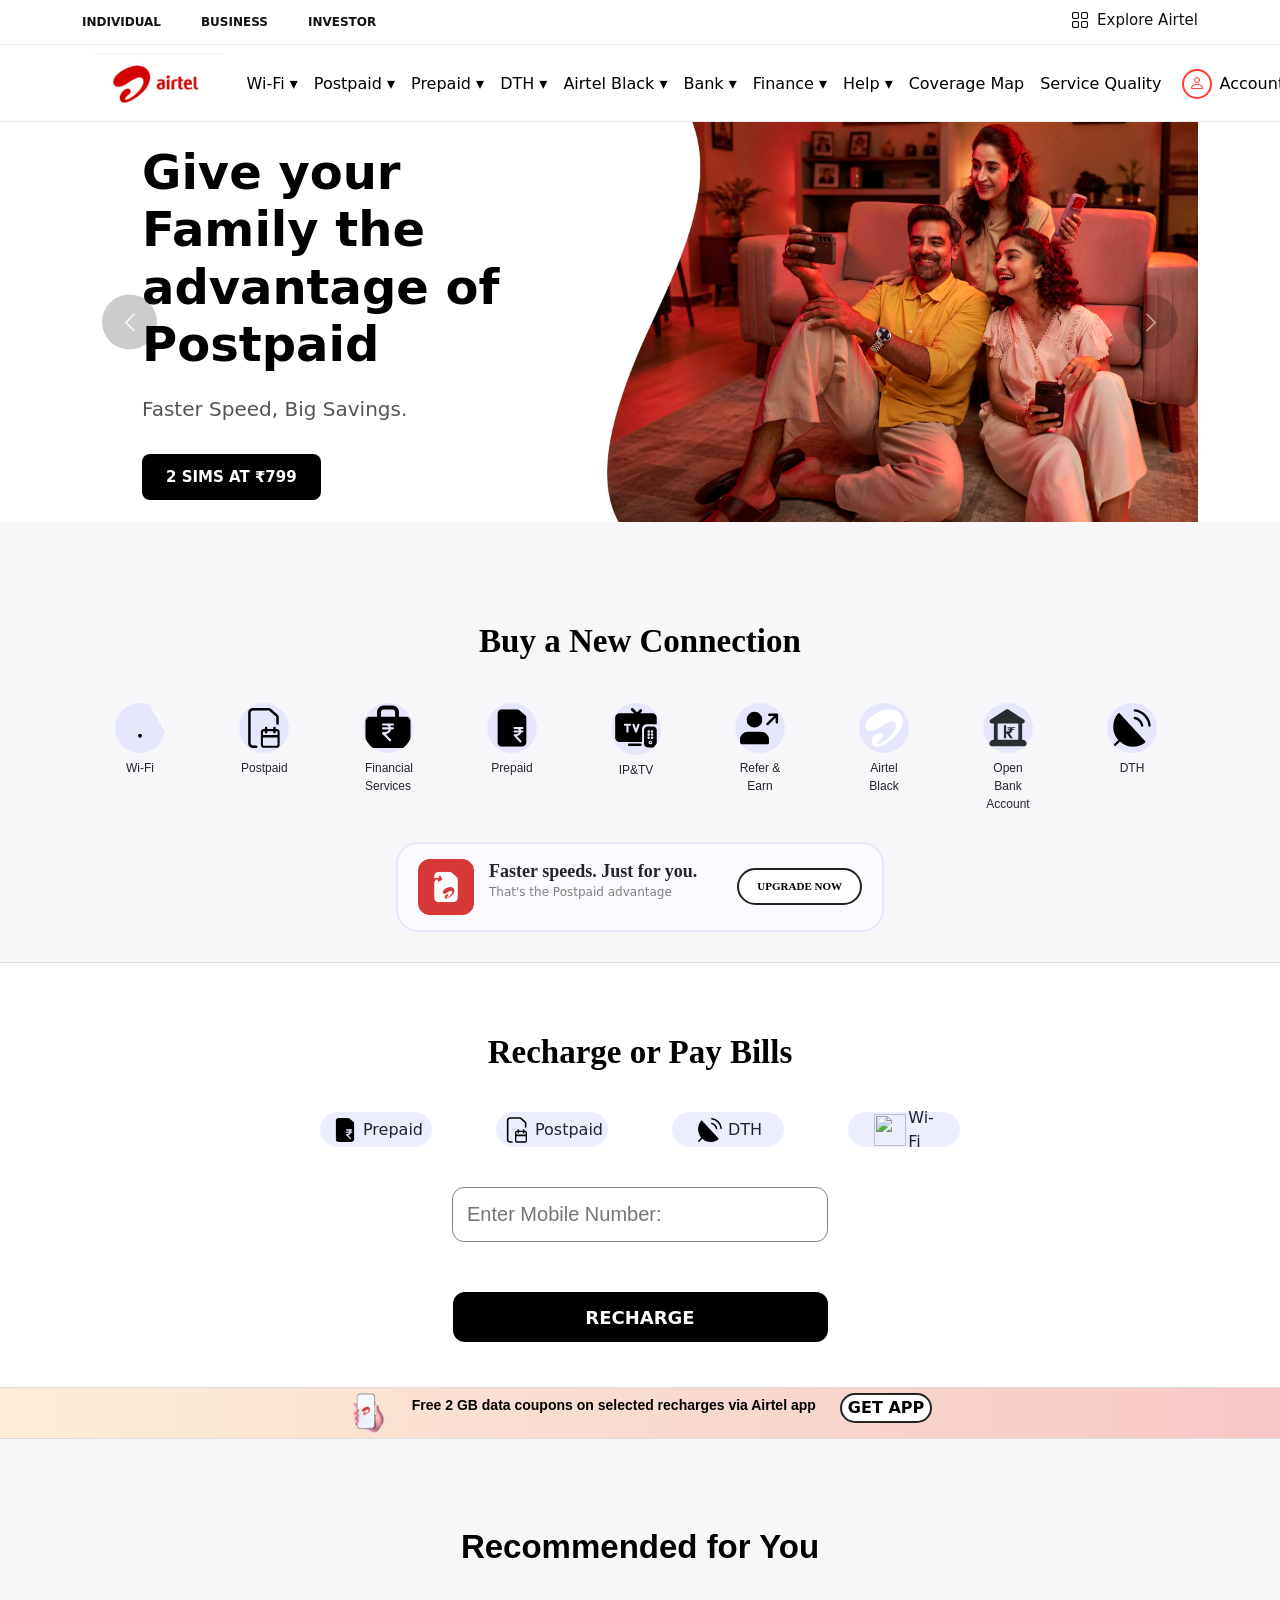
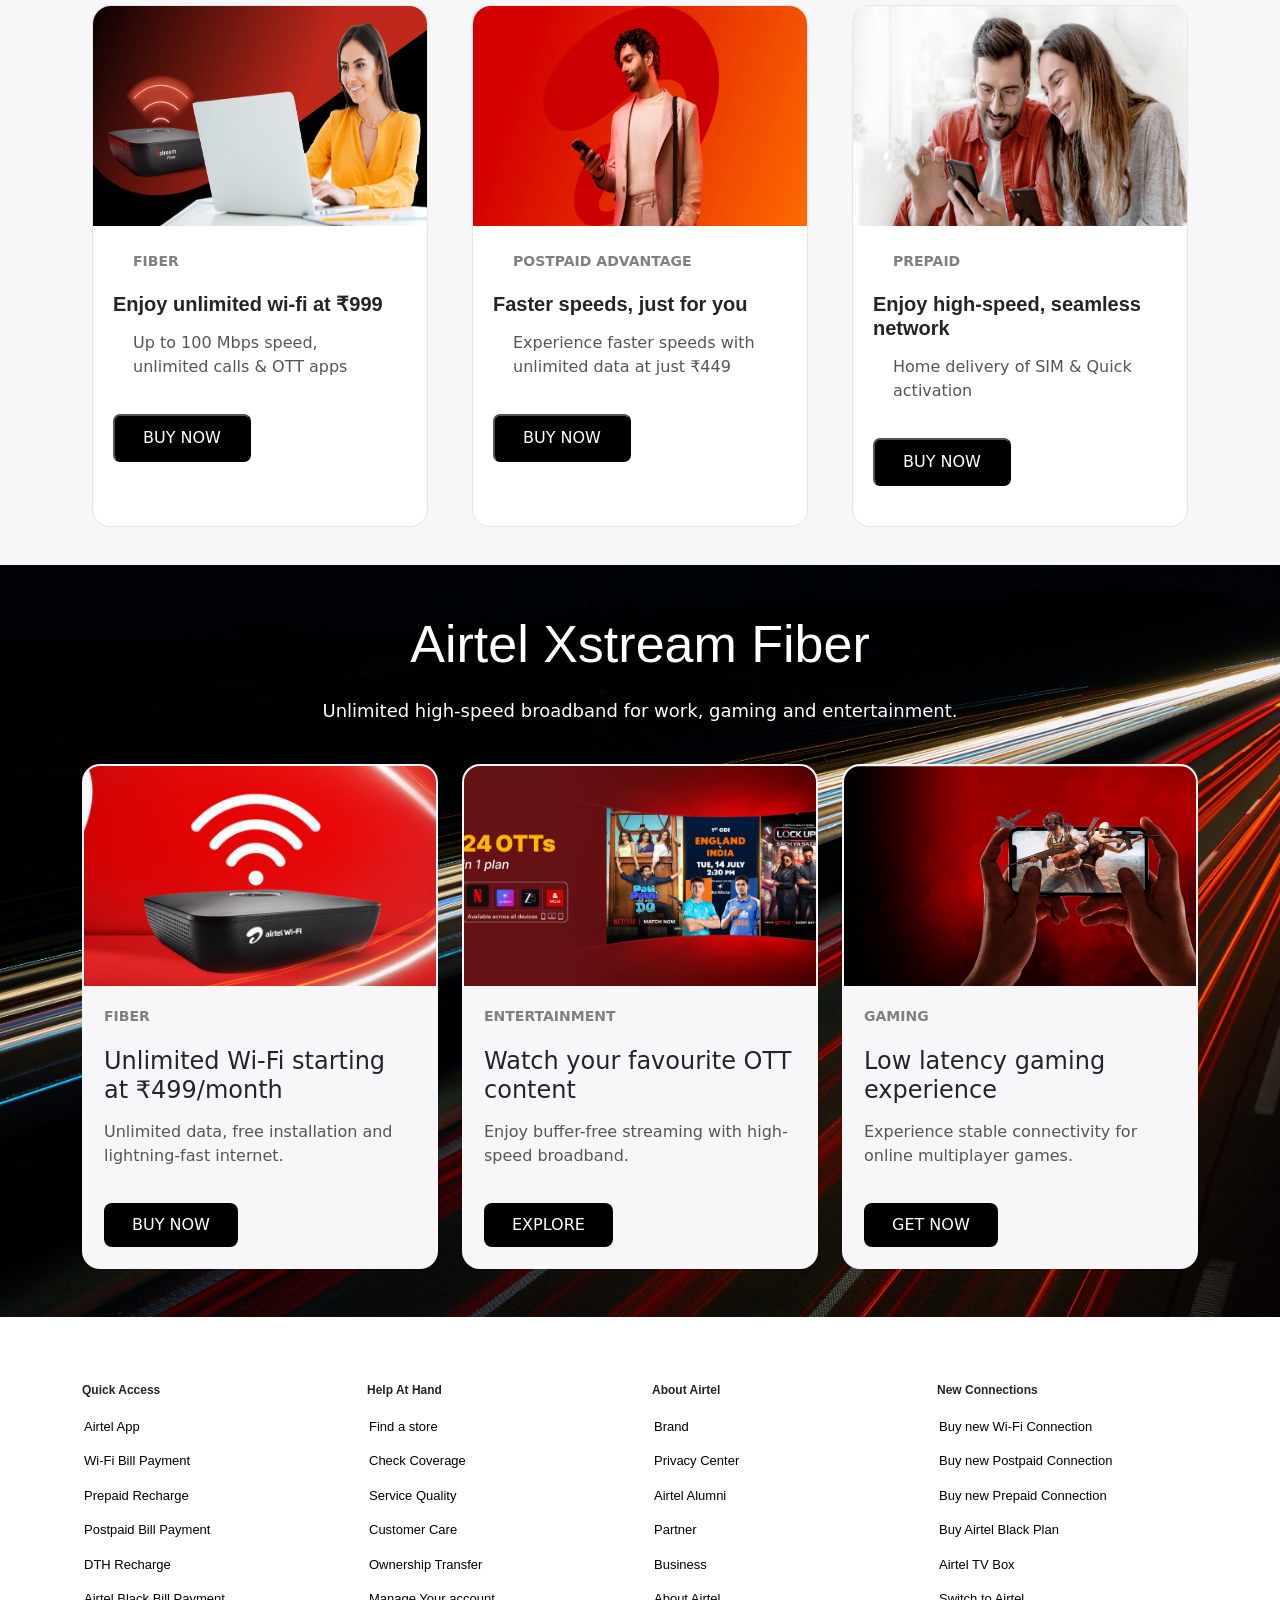
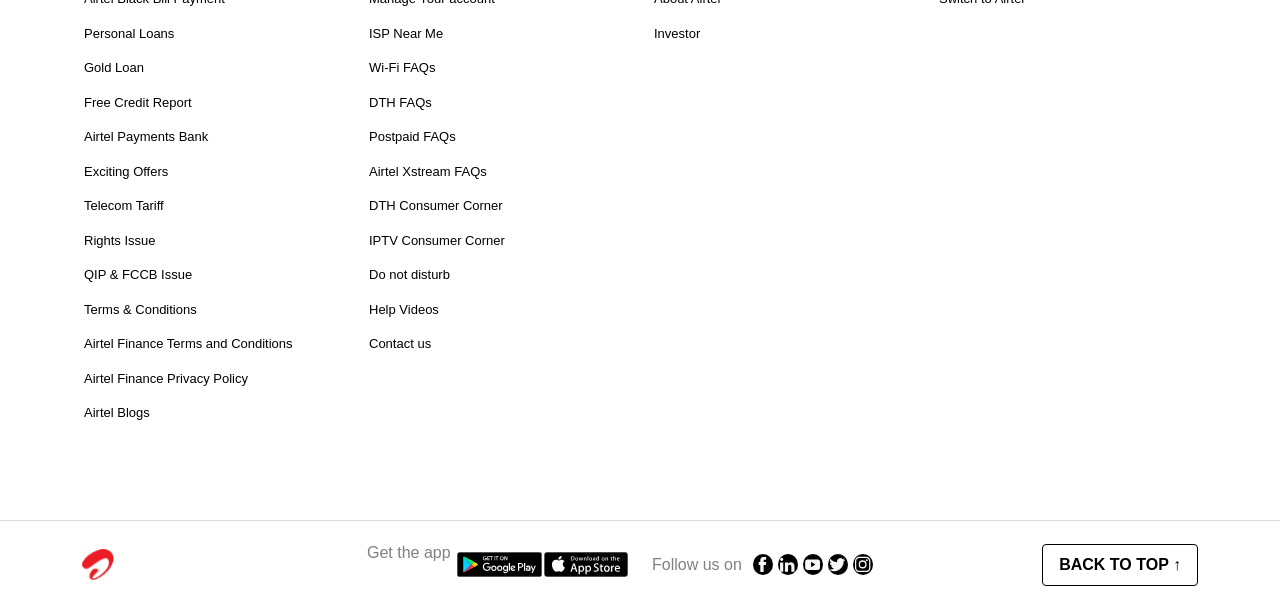
==== commit 67ca4f24: "commit Added login Page and updated navbar" ====
--- a/index.html
+++ b/index.html
@@ -8,6 +8,10 @@
 
     <link href="https://cdn.jsdelivr.net/npm/bootstrap@5.3.8/dist/css/bootstrap.min.css" rel="stylesheet"
         integrity="sha384-sRIl4kxILFvY47J16cr9ZwB07vP4J8+LH7qKQnuqkuIAvNWLzeN8tE5YBujZqJLB" crossorigin="anonymous">
+
+
+    <link rel="stylesheet" href="https://cdn.jsdelivr.net/npm/bootstrap-icons@1.13.1/font/bootstrap-icons.min.css">
+
     <link rel="stylesheet" href="style.css">
     <link rel="stylesheet" href="aos.css">
     <link rel="stylesheet" href="aos.js">
@@ -27,10 +31,30 @@
 
 <body>
     <header>
+        <div class="top-header">
+            <div class="container">
+                <div class="top-header-content">
+
+                    <div class="top-left">
+                        <a href="#" class="active">INDIVIDUAL</a>
+                        <a href="#">BUSINESS</a>
+                        <a href="#">INVESTOR</a>
+                    </div>
+
+                    <div class="top-right">
+                        <a href="#">
+                            <i class="bi bi-grid"></i>
+                            Explore Airtel
+                        </a>
+                    </div>
+
+                </div>
+            </div>
+        </div>
         <div class="container">
             <div class="row">
                 <div class="col">
-                    <nav class="navbar navbar-expand-lg bg-body-tertiary">
+                    <nav class="navbar navbar-expand-lg">
                         <div class="container-fluid">
                             <a class="navbar-brand" href="#"><img src="airtel.png" alt=""></a>
                             <button class="navbar-toggler" type="button" data-bs-toggle="collapse"
@@ -44,7 +68,7 @@
                                     <li class="nav-item dropdown">
                                         <a class="nav-link dropdown-toggle" href="#" role="button"
                                             data-bs-toggle="dropdown" aria-expanded="false">
-                                            Wi-Fi
+                                            Wi-Fi  &#9662;
                                         </a>
                                         <ul class="dropdown-menu">
                                             <li><a class="dropdown-item" href="#"> Wi-Fi Bill Payment </a></li>
@@ -72,7 +96,7 @@
                                     <li class="nav-item dropdown">
                                         <a class="nav-link dropdown-toggle" href="#" role="button"
                                             data-bs-toggle="dropdown" aria-expanded="false">
-                                            Postpaid
+                                            Postpaid  &#9662;
                                         </a>
                                         <ul class="dropdown-menu">
                                             <li><a class="dropdown-item" href="#"> Wi-Fi Bill Payment </a></li>
@@ -100,7 +124,7 @@
                                     <li class="nav-item dropdown">
                                         <a class="nav-link dropdown-toggle" href="#" role="button"
                                             data-bs-toggle="dropdown" aria-expanded="false">
-                                            Prepaid
+                                            Prepaid  &#9662;
                                         </a>
                                         <ul class="dropdown-menu">
                                             <li><a class="dropdown-item" href="#"> Wi-Fi Bill Payment </a></li>
@@ -128,7 +152,7 @@
                                     <li class="nav-item dropdown">
                                         <a class="nav-link dropdown-toggle" href="#" role="button"
                                             data-bs-toggle="dropdown" aria-expanded="false">
-                                            DTH
+                                            DTH  &#9662;
                                         </a>
                                         <ul class="dropdown-menu">
                                             <li><a class="dropdown-item" href="#"> Wi-Fi Bill Payment </a></li>
@@ -156,7 +180,7 @@
                                     <li class="nav-item dropdown">
                                         <a class="nav-link dropdown-toggle" href="#" role="button"
                                             data-bs-toggle="dropdown" aria-expanded="false">
-                                            Airtel Black
+                                            Airtel Black  &#9662;
                                         </a>
                                         <ul class="dropdown-menu">
                                             <li><a class="dropdown-item" href="#"> Wi-Fi Bill Payment </a></li>
@@ -184,7 +208,7 @@
                                     <li class="nav-item dropdown">
                                         <a class="nav-link dropdown-toggle" href="#" role="button"
                                             data-bs-toggle="dropdown" aria-expanded="false">
-                                            Bank
+                                            Bank  &#9662;
                                         </a>
                                         <ul class="dropdown-menu">
                                             <li><a class="dropdown-item" href="#"> Wi-Fi Bill Payment </a></li>
@@ -212,7 +236,7 @@
                                     <li class="nav-item dropdown">
                                         <a class="nav-link dropdown-toggle" href="#" role="button"
                                             data-bs-toggle="dropdown" aria-expanded="false">
-                                            Finance
+                                            Finance  &#9662;
                                         </a>
                                         <ul class="dropdown-menu">
                                             <li><a class="dropdown-item" href="#"> Wi-Fi Bill Payment </a></li>
@@ -240,7 +264,7 @@
                                     <li class="nav-item dropdown">
                                         <a class="nav-link dropdown-toggle" href="#" role="button"
                                             data-bs-toggle="dropdown" aria-expanded="false">
-                                            Help
+                                            Help  &#9662;
                                         </a>
                                         <ul class="dropdown-menu">
                                             <li><a class="dropdown-item" href="#"> Wi-Fi Bill Payment </a></li>
@@ -278,11 +302,54 @@
                                         </a>
                                     </li>
                                 </ul>
-                                <form class="d-flex" role="search">
-                                    <input class="form-control me-2" type="search" placeholder="Search"
-                                        aria-label="Search" />
-                                    <button class="btn btn-outline-success" type="submit">Search</button>
-                                </form>
+                                <ul class="navbar-nav ms-auto navbar-actions">
+
+                                    <li class="nav-item dropdown">
+
+                                        <a href="#" class="nav-link action-link dropdown-toggle"
+                                            data-bs-toggle="dropdown" aria-expanded="false">
+
+                                            <span class="account-circle">
+                                                <i class="bi bi-person"></i>
+                                            </span>
+
+                                            <span>Account</span>
+
+                                        </a>
+
+                                        <ul class="dropdown-menu dropdown-menu-end">
+
+                                            <li>
+                                                <a class="dropdown-item" href="login.html">
+                                                    <i class="bi bi-phone"></i> Login
+                                                </a>
+                                            </li>
+
+                                            <li>
+                                                <hr class="dropdown-divider">
+                                            </li>
+
+                                            <li>
+                                                <a class="dropdown-item" href="#">
+                                                    <i class="bi bi-currency-rupee"></i> Recharge
+                                                </a>
+                                            </li>
+
+                                            <li>
+                                                <hr class="dropdown-divider">
+                                            </li>
+
+                                            <li>
+                                                <a class="dropdown-item" href="#">
+                                                    <i class="bi bi-bell"></i> Report DND Notifications
+                                                </a>
+                                            </li>
+
+                                        </ul>
+
+                                    </li>
+
+                                </ul>
                             </div>
                         </div>
                     </nav>
@@ -294,21 +361,282 @@
         <div class="container">
             <div class="row">
                 <div class="col">
-                    <div id="carouselExample" class="carousel slide">
+                    <div id="carouselExample" class="carousel slide" data-bs-ride="carousel" data-bs-interval="4000">
                         <div class="carousel-inner">
                             <div class="carousel-item active">
-                                <div class="bannerimage">
-                                    <img src="banner\banner1.webp" class="d-block w-100" alt="...">
+                                <div class="row align-items-center">
+                                    <div class="col-lg-5 col-md-6">
+                                        <div class="bannertext">
+                                            <h1>Give your Family the advantage of Postpaid</h1>
+                                            <p>Faster Speed, Big Savings.</p>
+
+                                            <a href="#" class="banner-button">
+                                                2 SIMS AT ₹799
+                                            </a>
+                                        </div>
+                                    </div>
+                                    <div class="col-lg-7 col-md-6">
+                                        <div class="bannerimage">
+                                            <img src="banner/banner2.webp" class="img-fluid w-100" alt="Banner 2">
+                                        </div>
+                                    </div>
                                 </div>
                             </div>
                             <div class="carousel-item">
-                                <div class="bannerimage">
-                                    <img src="banner\banner2.webp" class="d-block w-100" alt="...">
+                                <div class="row align-items-center">
+
+                                    <div class="col-lg-5 col-md-6">
+                                        <div class="bannertext">
+                                            <h1>Give your Family the advantage of Postpaid</h1>
+                                            <p>Faster Speed, Big Savings.</p>
+
+                                            <a href="#" class="banner-button">
+                                                2 SIMS AT ₹799
+                                            </a>
+                                        </div>
+                                    </div>
+
+                                    <div class="col-lg-7 col-md-6">
+                                        <div class="bannerimage">
+                                            <img src="banner/banner2.webp" class="img-fluid w-100" alt="Banner 2">
+                                        </div>
+                                    </div>
+
                                 </div>
                             </div>
                             <div class="carousel-item">
-                                <div class="bannerimage">
-                                    <img src="banner\banner3.webp" class="d-block w-100" alt="...">
+                                <div class="row align-items-center">
+
+                                    <div class="col-lg-5 col-md-6">
+                                        <div class="bannertext">
+                                            <h1>Get monthly Premium perks for Free</h1>
+                                            <p>Exclusive for Airtel users Only.</p>
+
+                                            <a href="#" class="banner-button">
+                                                VISIT THE AIRTEL APP
+                                            </a>
+                                        </div>
+                                    </div>
+
+                                    <div class="col-lg-7 col-md-6">
+                                        <div class="bannerimage">
+                                            <img src="banner/banner3.webp" class="img-fluid w-100" alt="Banner 3">
+                                        </div>
+                                    </div>
+
+                                </div>
+                            </div>
+                            <div class="carousel-item">
+                                <div class="row align-items-center">
+
+                                    <div class="col-lg-5 col-md-6">
+                                        <div class="bannertext">
+                                            <h1>Turns your Ideas into Design</h1>
+                                            <p>Adobe Express Premium worth ~₹4000, FREE for all Airtel users for 12
+                                                months.</p>
+
+                                            <a href="#" class="banner-button">
+                                                LEARN MORE
+                                            </a>
+                                        </div>
+                                    </div>
+
+                                    <div class="col-lg-7 col-md-6">
+                                        <div class="bannerimage">
+                                            <img src="banner/banner4.webp" class="img-fluid w-100" alt="Banner 4">
+                                        </div>
+                                    </div>
+
+                                </div>
+                            </div>
+                            <div class="carousel-item">
+                                <div class="row align-items-center">
+
+                                    <div class="col-lg-5 col-md-6">
+                                        <div class="bannertext">
+                                            <h1>You decide who gets</h1>
+                                            <p>Talktime ki Taaqat</p>
+
+                                            <a href="#" class="banner-button">
+                                                VIEW NOW
+                                            </a>
+                                        </div>
+                                    </div>
+
+                                    <div class="col-lg-7 col-md-6">
+                                        <div class="bannerimage">
+                                            <img src="banner/banner5.webp" class="img-fluid w-100" alt="Banner 5">
+                                        </div>
+                                    </div>
+
+                                </div>
+                            </div>
+                            <div class="carousel-item">
+                                <div class="row align-items-center">
+
+                                    <div class="col-lg-5 col-md-6">
+                                        <div class="bannertext">
+                                            <h1>Get ₹1000 OFF</h1>
+                                            <p>Buy New Wi-Fi & enjoy unlimited data</p>
+
+                                            <a href="#" class="banner-button">
+                                                GET NOW
+                                            </a>
+                                        </div>
+                                    </div>
+
+                                    <div class="col-lg-7 col-md-6">
+                                        <div class="bannerimage">
+                                            <img src="banner/banner6.webp" class="img-fluid w-100" alt="Banner 6">
+                                        </div>
+                                    </div>
+
+                                </div>
+                            </div>
+                            <div class="carousel-item">
+                                <div class="row align-items-center">
+
+                                    <div class="col-lg-5 col-md-6">
+                                        <div class="bannertext">
+                                            <h1>Entertainment Ka Blockbuster</h1>
+                                            <p>Get Netflix & 24+ OTTs with Wi-Fi.</p>
+
+                                            <a href="#" class="banner-button">
+                                                PLANS START AT ₹999
+                                            </a>
+                                        </div>
+                                    </div>
+
+                                    <div class="col-lg-7 col-md-6">
+                                        <div class="bannerimage">
+                                            <img src="banner/banner7.png" class="img-fluid w-100" alt="Banner 7">
+                                        </div>
+                                    </div>
+
+                                </div>
+                            </div>
+                            <div class="carousel-item">
+                                <div class="row align-items-center">
+
+                                    <div class="col-lg-5 col-md-6">
+                                        <div class="bannertext">
+                                            <h1>All Your Financial Needs.</h1>
+                                            <p>All in One Place with Airtel Finance</p>
+
+                                            <a href="#" class="banner-button">
+                                                EXPLORE NOW
+                                            </a>
+                                        </div>
+                                    </div>
+
+                                    <div class="col-lg-7 col-md-6">
+                                        <div class="bannerimage">
+                                            <img src="banner/banner8.webp" class="img-fluid w-100" alt="Banner 8">
+                                        </div>
+                                    </div>
+
+                                </div>
+                            </div>
+                            <div class="carousel-item">
+                                <div class="row align-items-center">
+
+                                    <div class="col-lg-5 col-md-6">
+                                        <div class="bannertext">
+                                            <h1>Pay Safely, Earn Your Rewards</h1>
+
+                                            <p>
+                                                Send money, make payments & get loans. Do all this and more with
+                                                Airtel Payments Bank.
+                                            </p>
+
+                                            <a href="#" class="banner-button">
+                                                GET STARTED
+                                            </a>
+                                        </div>
+                                    </div>
+
+                                    <div class="col-lg-7 col-md-6">
+                                        <div class="bannerimage">
+                                            <img src="banner/banner9.avif" class="img-fluid w-100" alt="Banner 9">
+                                        </div>
+                                    </div>
+
+                                </div>
+                            </div>
+                            <div class="carousel-item">
+                                <div class="row align-items-center">
+
+                                    <div class="col-lg-5 col-md-6">
+                                        <div class="bannertext">
+                                            <h1>Airtel Referral Program is here!</h1>
+
+                                            <p>
+                                                Get up to ₹300 every time you refer any Airtel service to your
+                                                friends.
+                                            </p>
+
+                                            <a href="#" class="banner-button">
+                                                REFER NOW
+                                            </a>
+                                        </div>
+                                    </div>
+
+                                    <div class="col-lg-7 col-md-6">
+                                        <div class="bannerimage">
+                                            <img src="banner/banner10.avif" class="img-fluid w-100" alt="Banner 10">
+                                        </div>
+                                    </div>
+
+                                </div>
+                            </div>
+                            <div class="carousel-item">
+                                <div class="row align-items-center">
+
+                                    <div class="col-lg-5 col-md-6">
+                                        <div class="bannertext">
+                                            <h1>Transforming Telcos Across the World</h1>
+
+                                            <p>
+                                                Introducing Xtelify's AI-powered software platforms.
+                                            </p>
+
+                                            <a href="#" class="banner-button">
+                                                LEARN MORE
+                                            </a>
+                                        </div>
+                                    </div>
+
+                                    <div class="col-lg-7 col-md-6">
+                                        <div class="bannerimage">
+                                            <img src="banner/banner11.webp" class="img-fluid w-100" alt="Banner 11">
+                                        </div>
+                                    </div>
+
+                                </div>
+                            </div>
+                            <div class="carousel-item">
+                                <div class="row align-items-center">
+
+                                    <div class="col-lg-5 col-md-6">
+                                        <div class="bannertext">
+                                            <h1>Ministry of Home Affairs I4C Data Shows</h1>
+
+                                            <p>
+                                                68.7% drop in fraud losses for Airtel users.
+                                            </p>
+
+                                            <a href="#" class="banner-button">
+                                                KNOW MORE
+                                            </a>
+                                        </div>
+                                    </div>
+
+                                    <div class="col-lg-7 col-md-6">
+                                        <div class="bannerimage">
+                                            <img src="banner/banner12.webp" class="img-fluid w-100" alt="Banner 12">
+                                        </div>
+                                    </div>
+
                                 </div>
                             </div>
                         </div>
@@ -720,8 +1048,7 @@
     <script src="https://cdn.jsdelivr.net/npm/bootstrap@5.3.8/dist/js/bootstrap.bundle.min.js"
         integrity="sha384-FKyoEForCGlyvwx9Hj09JcYn3nv7wiPVlz7YYwJrWVcXK/BmnVDxM+D2scQbITxI" crossorigin="anonymous">
         </script>
-    <script src="aos.js">
-    </script>
+    <script src="aos.js"></script>
     <script>
         AOS.init({
             easing: 'ease-out-back',
--- a/style.css
+++ b/style.css
@@ -1,3 +1,76 @@
+.top-header {
+    height: 45px;
+    background: #fff;
+    border-bottom: 1px solid #ececec;
+}
+
+.top-header-content {
+    display: flex;
+    justify-content: space-between;
+    align-items: center;
+    height: 100%;
+}
+
+.top-left {
+    display: flex;
+    gap: 40px;
+}
+
+.top-left a {
+    text-decoration: none;
+    color: #111;
+    font-size: 12px;
+    font-weight: 650;
+    padding: 10px 0;
+    position: relative;
+    border-top: 3px solid transparent;
+}
+
+.top-left a:hover {
+    color: #e40000;
+    border-top: 3px solid #e40000;
+}
+
+.top-right a {
+    text-decoration: none;
+    color: #111;
+    font-size: 15px;
+    font-weight: 500;
+    display: flex;
+    align-items: center;
+    gap: 8px;
+}
+
+.top-right a:hover {
+    color: #e40000;
+}
+
+.top-right i {
+    font-size: 18px;
+    font-weight: 600;
+}
+
+@media(max-width:991px) {
+    .top-header {
+        display: none;
+    }
+}
+
+
+.navbar {
+    background: transparent;
+    min-height: 70px;
+    padding: 0;
+}
+
+.navbar-brand img {
+    height: 60px;
+}
+
+.navbar-nav .nav-link {
+    padding: 24px 12px;
+}
+
 .nav-link {
     color: black;
     border-top: 2px solid transparent;
@@ -9,21 +82,251 @@
     border-top: 2px solid #e40000;
 }
 
+
 .nav-link ul li:hover a {
     color: #e40000;
 }
 
+/* ===========================
+   Navbar Right Side (Account)
+=========================== */
+
+.navbar-actions {
+    display: flex;
+    align-items: center;
+    margin-left: auto;
+}
+
+.action-link {
+    display: flex;
+    align-items: center;
+    gap: 8px;
+    padding: 22px 12px !important;
+    color: #000 !important;
+    text-decoration: none;
+    background: transparent !important;
+    border-top: 2px solid transparent;
+    transition: all .3s ease;
+}
+
+.action-link:hover {
+    color: #e40000 !important;
+    border-top: 2px solid #e40000;
+}
+
+.account-circle {
+    width: 30px;
+    height: 30px;
+    border: 2px solid #ff3b30;
+    border-radius: 50%;
+    display: flex;
+    justify-content: center;
+    align-items: center;
+}
+
+.account-circle i {
+    color: #ff3b30;
+    font-size: 16px;
+}
+
+/* Remove Bootstrap arrow */
+.dropdown-toggle::after {
+    display: none;
+}
+
+/* Dropdown Menu */
+.dropdown-menu {
+    min-width: 280px;
+    border: none;
+    border-radius: 12px;
+    padding: 10px 0;
+    margin-top: 0;
+    box-shadow: 0 8px 25px rgba(0, 0, 0, .15);
+}
+
+/* Dropdown Items */
+.dropdown-item {
+    display: flex;
+    align-items: center;
+    gap: 12px;
+    padding: 12px 18px;
+    font-size: 15px;
+    color: #222;
+    transition: .3s;
+}
+
+.dropdown-item i {
+    color: #e40000;
+    font-size: 18px;
+    width: 20px;
+}
+
+.dropdown-item:hover {
+    background: #f8f8f8;
+    color: #e40000;
+}
+
+/* Divider */
+.dropdown-divider {
+    margin: 6px 0;
+}
+
+/* Mobile */
+@media (max-width: 991px) {
+
+    .navbar-actions {
+        margin-top: 15px;
+    }
+
+    .action-link {
+        padding: 12px 0 !important;
+    }
+
+    .dropdown-menu {
+        border: none;
+        box-shadow: none;
+        padding-left: 20px;
+    }
+}
+
+
 .banner {
+    border-top: 1px solid #ececec;
+    background: #ffffff;
+    overflow: hidden;
+}
+
+.carousel-item {
+    min-height: 400px;
+}
+
+.bannertext {
     height: 400px;
+    display: flex;
+    flex-direction: column;
+    justify-content: center;
+    padding-left: 60px;
+}
+
+.bannertext h1 {
+    font-size: 48px;
+    font-weight: 700;
+    line-height: 1.2;
+    color: #000;
+    margin-bottom: 20px;
+}
+
+.bannertext p {
+    font-size: 20px;
+    color: #555;
+    margin-bottom: 30px;
+    line-height: 1.5;
+}
+
+.banner-button {
+    display: inline-block;
+    width: max-content;
+    padding: 12px 24px;
+    background: #000;
+    color: #fff;
+    text-decoration: none;
+    font-size: 15px;
+    font-weight: 600;
+    border-radius: 8px;
+    transition: .3s;
+}
+
+.banner-button:hover {
+    background: #e40000;
+    color: #fff;
 }
 
 .bannerimage {
     height: 400px;
 }
 
-.banner img {
+.bannerimage img {
+    width: 100%;
     height: 100%;
-    display: block;
+    object-fit: cover;
+}
+
+.carousel-control-prev,
+.carousel-control-next {
+    width: 55px;
+    height: 55px;
+    top: 50%;
+    transform: translateY(-50%);
+    background: rgba(0, 0, 0, .4);
+    border-radius: 50%;
+}
+
+.carousel-control-prev {
+    left: 20px;
+}
+
+.carousel-control-next {
+    right: 20px;
+}
+
+.carousel-control-prev-icon,
+.carousel-control-next-icon {
+    width: 22px;
+    height: 22px;
+}
+
+@media (max-width:991px) {
+    .carousel-item {
+        min-height: auto;
+    }
+
+    .bannertext {
+        height: auto;
+        padding: 40px 20px;
+        text-align: center;
+        align-items: center;
+    }
+
+    .bannertext h1 {
+        font-size: 36px;
+    }
+
+    .bannertext p {
+        font-size: 18px;
+    }
+
+    .bannerimage {
+        height: auto;
+    }
+
+    .bannerimage img {
+        height: auto;
+    }
+}
+
+@media (max-width:576px) {
+    .bannertext {
+        padding: 30px 15px;
+    }
+
+    .bannertext h1 {
+        font-size: 28px;
+    }
+
+    .bannertext p {
+        font-size: 16px;
+    }
+
+    .banner-button {
+        font-size: 14px;
+        padding: 10px 18px;
+    }
+
+    .carousel-control-prev,
+    .carousel-control-next {
+        width: 40px;
+        height: 40px;
+    }
 }
 
 .connection-container {
@@ -218,29 +521,30 @@
 }
 
 .recharge-btn {
-    margin: 10px auto;
     display: flex;
     justify-content: center;
-    align-items: center;
+    margin-top: 20px;
+}
+
+.recharge-btn button {
+    width: 375px;
+    height: 50px;
+    padding: 4px 12px;
+    background: #000;
+    color: #fff;
+    border: none;
+    border-radius: 12px;
+    font-size: 18px;
+    font-weight: 700;
     cursor: pointer;
-    padding: 0 12px;
-    background: black;
-    color: white;
-    line-height: 45px;
-    border-radius: 15px;
-    cursor: pointer;
-
-}
-
-.recharge-bth button {
-    width: 350px;
-    height: 45px;
-    font-size: 20px;
-    font-weight: 900;
-    border: none;
-}
-
-
+    transition: all .3s ease;
+}
+
+.recharge-btn button:hover {
+    background: #e40000;
+    transform: translateY(-2px);
+    box-shadow: 0 8px 20px rgba(228, 0, 0, 0.25);
+}
 
 .airtel-app {
     border-bottom: 1px solid #dcdcdc;
@@ -433,17 +737,18 @@
 .listarea-card {
     background: white;
 }
+
 @media(max-width:767.98px) {
-    .footer-column{
+    .footer-column {
         border-bottom: 1px solid #dcdcdc;
-        padding:12px 10px;
-    }
-    .footer-column:last-child{
-        border-bottom:none;
-    }
-    .dropdown{
-        
-    }
+        padding: 12px 10px;
+    }
+
+    .footer-column:last-child {
+        border-bottom: none;
+    }
+
+    .dropdown {}
 }
 
 .listarea-card p {
@@ -500,7 +805,8 @@
 
 }
 
-.listarea-footer-getapp p,.listarea-footer-followus p {
+.listarea-footer-getapp p,
+.listarea-footer-followus p {
     font-family: Arial;
     font-size: 16px;
     color: grey;
@@ -534,8 +840,8 @@
     display: flex;
     justify-content: center;
     align-items: center;
-    background:#000;
-    border-radius:50%;
+    background: #000;
+    border-radius: 50%;
 }
 
 .listarea-footer-followus-icon img {
@@ -558,7 +864,7 @@
 
 
 
-.footer{
-    background:#F7F7FA;
-    
+.footer {
+    background: #F7F7FA;
+
 }
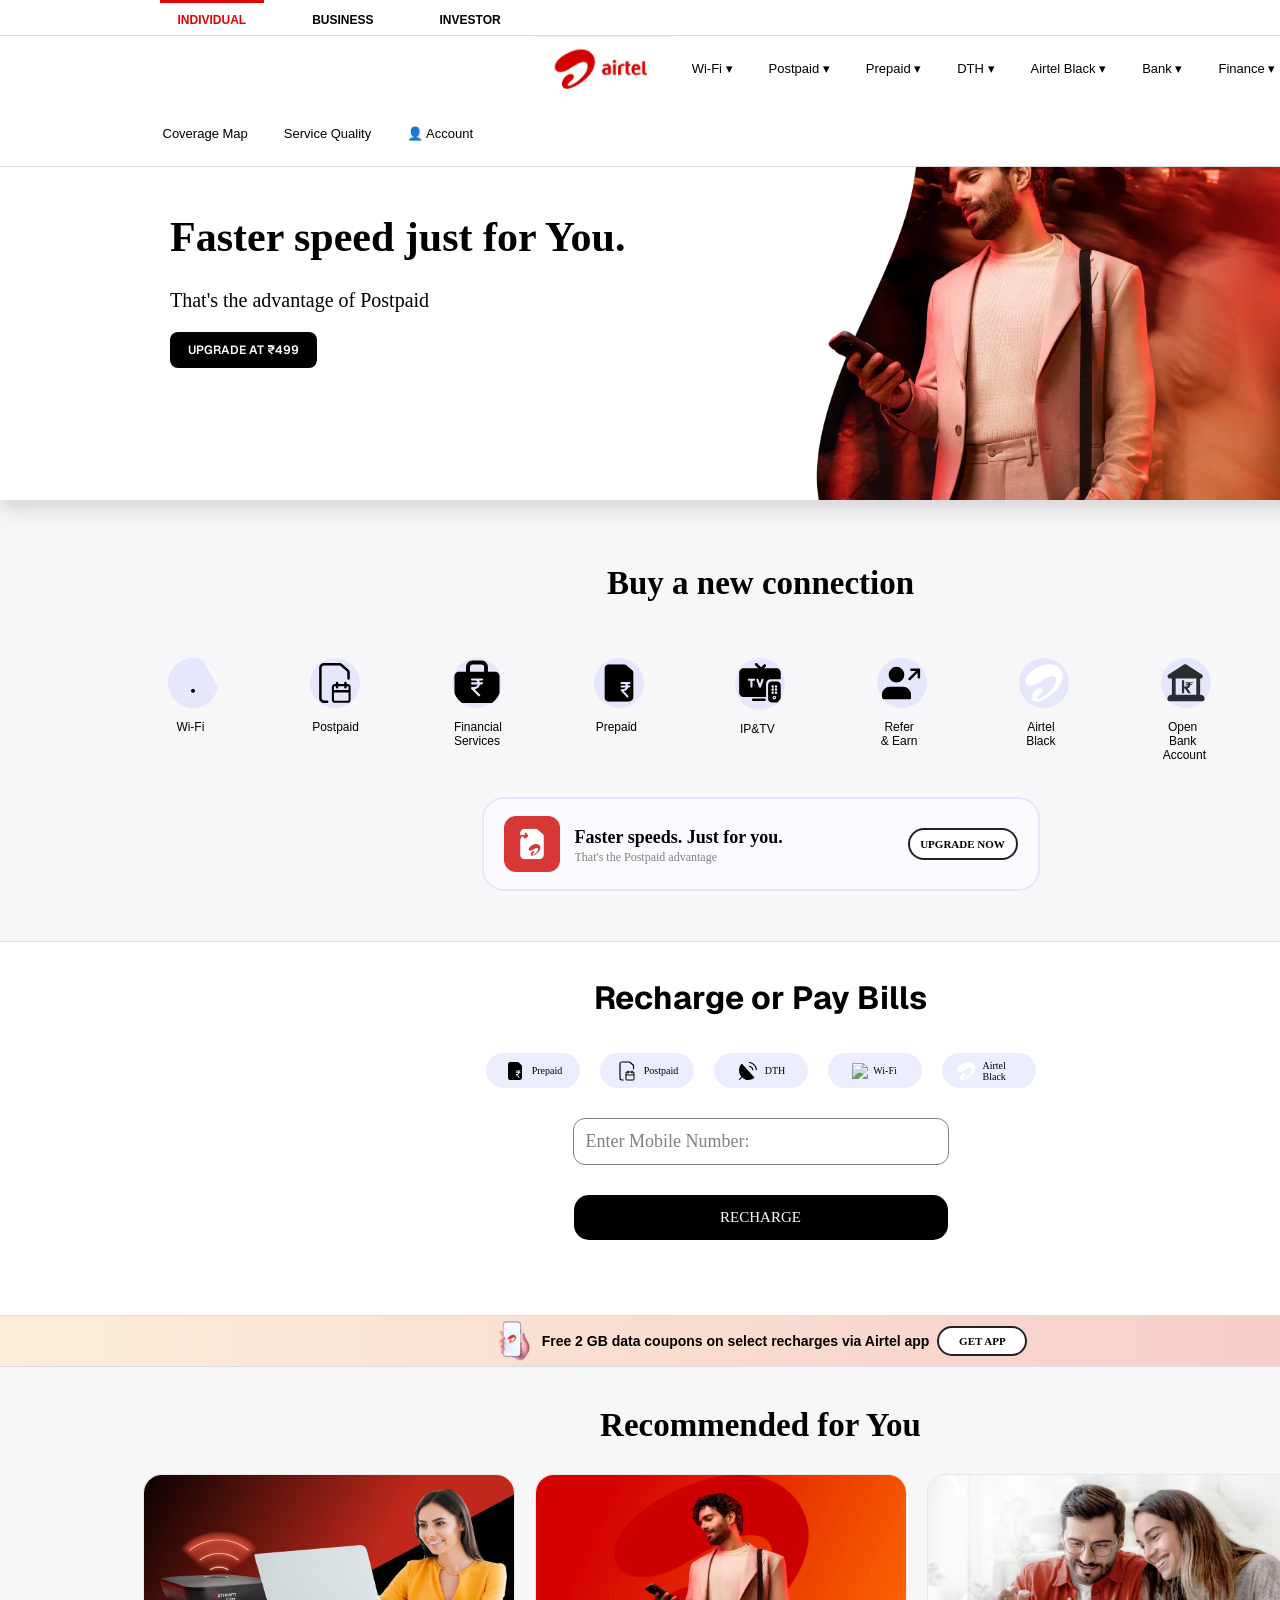
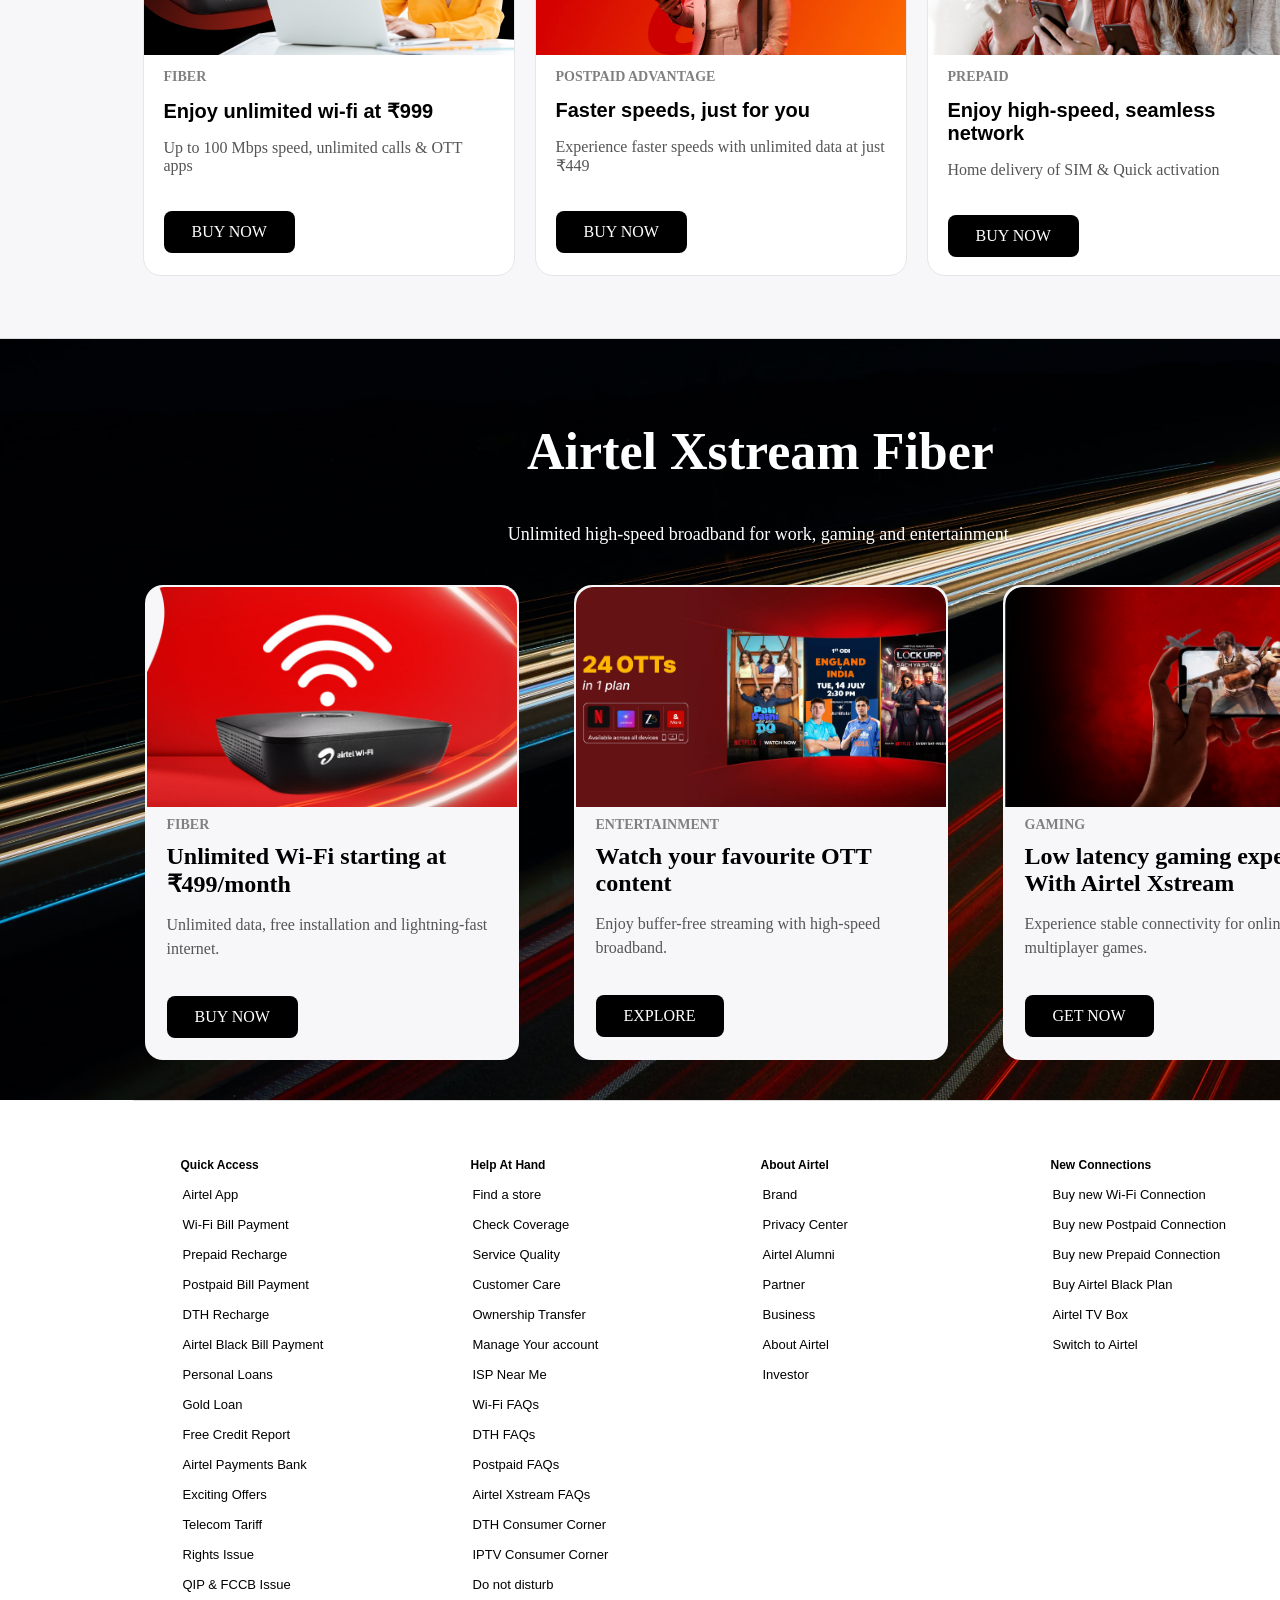
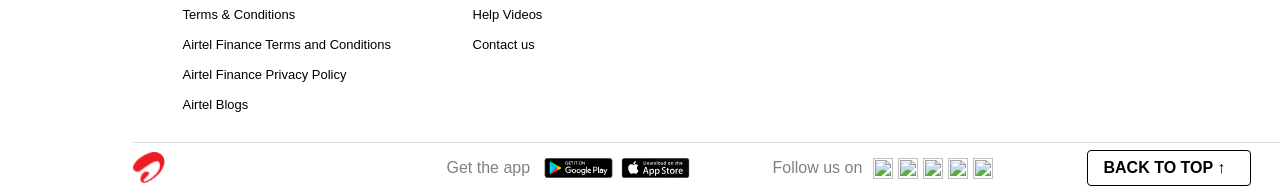
==== commit 752f1932: "Initial Airtel clone project" ====
--- a/index.html
+++ b/index.html
@@ -1,1090 +1,658 @@
-<!DOCTYPE html>
-<html lang="en">
+<html>
 
 <head>
-    <meta charset="UTF-8">
-    <meta name="viewport" content="width=device-width, initial-scale=1.0">
-    <title>Airtel</title>
-
-    <link href="https://cdn.jsdelivr.net/npm/bootstrap@5.3.8/dist/css/bootstrap.min.css" rel="stylesheet"
-        integrity="sha384-sRIl4kxILFvY47J16cr9ZwB07vP4J8+LH7qKQnuqkuIAvNWLzeN8tE5YBujZqJLB" crossorigin="anonymous">
-
-
-    <link rel="stylesheet" href="https://cdn.jsdelivr.net/npm/bootstrap-icons@1.13.1/font/bootstrap-icons.min.css">
-
-    <link rel="stylesheet" href="style.css">
-    <link rel="stylesheet" href="aos.css">
-    <link rel="stylesheet" href="aos.js">
-
-    <meta name="title" content="Airtel Clone | Only for learning | Not Official">
-    <meta name="description"
-        content="This is a clone of Airtel Website , it is non-working site created only with HTML & CSS, only for educational & learning purpose , not Intended for Commercial purpose.">
-    <meta name="keywords" content="best, market leader, airtel clone, only for fun, non-commercial ">
-    <meta name="robots" content="index, follow">
-    <meta http-equiv="Content-Type" content="text/html; charset=utf-8">
-    <meta name="language" content="English">
-    <meta name="revisit-after" content="5 days">
-    <meta name="author" content="Shiva Kumar Mahato">
-
+	<title>Airtel Clone</title>
+	<style type="text/css">
+	</style>
+
+
+	<link rel="stylesheet" type="text/css" href="index.css" />
+
+	<link rel="preconnect" href="https://fonts.googleapis.com">
+
+	<link rel="preconnect" href="https://fonts.gstatic.com" crossorigin>
+	<link href="https://fonts.googleapis.com/css2?family=Geist:ital,wght@0,100..900;1,100..900&display=swap"
+		rel="stylesheet">
+
+
+
+	<link rel="preconnect" href="https://fonts.googleapis.com">
+	<link rel="preconnect" href="https://fonts.gstatic.com" crossorigin>
+	<link
+		href="https://fonts.googleapis.com/css2?family=Geist:ital,wght@0,100..900;1,100..900&family=Google+Sans:ital,opsz,wght@0,17..18,400..700;1,17..18,400..700&display=swap"
+		rel="stylesheet">
 
 </head>
 
 <body>
-    <header>
-        <div class="top-header">
-            <div class="container">
-                <div class="top-header-content">
-
-                    <div class="top-left">
-                        <a href="#" class="active">INDIVIDUAL</a>
-                        <a href="#">BUSINESS</a>
-                        <a href="#">INVESTOR</a>
-                    </div>
-
-                    <div class="top-right">
-                        <a href="#">
-                            <i class="bi bi-grid"></i>
-                            Explore Airtel
-                        </a>
-                    </div>
-
-                </div>
-            </div>
-        </div>
-        <div class="container">
-            <div class="row">
-                <div class="col">
-                    <nav class="navbar navbar-expand-lg">
-                        <div class="container-fluid">
-                            <a class="navbar-brand" href="#"><img src="airtel.png" alt=""></a>
-                            <button class="navbar-toggler" type="button" data-bs-toggle="collapse"
-                                data-bs-target="#navbarSupportedContent" aria-controls="navbarSupportedContent"
-                                aria-expanded="false" aria-label="Toggle navigation">
-                                <span class="navbar-toggler-icon"></span>
-                            </button>
-                            <div class="collapse navbar-collapse" id="navbarSupportedContent">
-                                <ul class="navbar-nav me-auto mb-2 mb-lg-0">
-
-                                    <li class="nav-item dropdown">
-                                        <a class="nav-link dropdown-toggle" href="#" role="button"
-                                            data-bs-toggle="dropdown" aria-expanded="false">
-                                            Wi-Fi  &#9662;
-                                        </a>
-                                        <ul class="dropdown-menu">
-                                            <li><a class="dropdown-item" href="#"> Wi-Fi Bill Payment </a></li>
-                                            <li>
-                                                <hr class="dropdown-divider">
-                                            </li>
-                                            <li><a class="dropdown-item" href="#"> Wi-Fi New Connection </a></li>
-                                            <li>
-                                                <hr class="dropdown-divider">
-                                            </li>
-                                            <li><a class="dropdown-item" href="#"> Wi-Fi Plans </a></li>
-                                            <li>
-                                                <hr class="dropdown-divider">
-                                            </li>
-                                            <li><a class="dropdown-item" href="#"> Refer Wi-Fi </a></li>
-                                            <li>
-                                                <hr class="dropdown-divider">
-                                            </li>
-                                            <li><a class="dropdown-item" href="#"> Airfiber Plans </a></li>
-                                            <li>
-                                                <hr class="dropdown-divider">
-                                            </li>
-                                        </ul>
-                                    </li>
-                                    <li class="nav-item dropdown">
-                                        <a class="nav-link dropdown-toggle" href="#" role="button"
-                                            data-bs-toggle="dropdown" aria-expanded="false">
-                                            Postpaid  &#9662;
-                                        </a>
-                                        <ul class="dropdown-menu">
-                                            <li><a class="dropdown-item" href="#"> Wi-Fi Bill Payment </a></li>
-                                            <li>
-                                                <hr class="dropdown-divider">
-                                            </li>
-                                            <li><a class="dropdown-item" href="#"> Wi-Fi New Connection </a></li>
-                                            <li>
-                                                <hr class="dropdown-divider">
-                                            </li>
-                                            <li><a class="dropdown-item" href="#"> Wi-Fi Plans </a></li>
-                                            <li>
-                                                <hr class="dropdown-divider">
-                                            </li>
-                                            <li><a class="dropdown-item" href="#"> Refer Wi-Fi </a></li>
-                                            <li>
-                                                <hr class="dropdown-divider">
-                                            </li>
-                                            <li><a class="dropdown-item" href="#"> Airfiber Plans </a></li>
-                                            <li>
-                                                <hr class="dropdown-divider">
-                                            </li>
-                                        </ul>
-                                    </li>
-                                    <li class="nav-item dropdown">
-                                        <a class="nav-link dropdown-toggle" href="#" role="button"
-                                            data-bs-toggle="dropdown" aria-expanded="false">
-                                            Prepaid  &#9662;
-                                        </a>
-                                        <ul class="dropdown-menu">
-                                            <li><a class="dropdown-item" href="#"> Wi-Fi Bill Payment </a></li>
-                                            <li>
-                                                <hr class="dropdown-divider">
-                                            </li>
-                                            <li><a class="dropdown-item" href="#"> Wi-Fi New Connection </a></li>
-                                            <li>
-                                                <hr class="dropdown-divider">
-                                            </li>
-                                            <li><a class="dropdown-item" href="#"> Wi-Fi Plans </a></li>
-                                            <li>
-                                                <hr class="dropdown-divider">
-                                            </li>
-                                            <li><a class="dropdown-item" href="#"> Refer Wi-Fi </a></li>
-                                            <li>
-                                                <hr class="dropdown-divider">
-                                            </li>
-                                            <li><a class="dropdown-item" href="#"> Airfiber Plans </a></li>
-                                            <li>
-                                                <hr class="dropdown-divider">
-                                            </li>
-                                        </ul>
-                                    </li>
-                                    <li class="nav-item dropdown">
-                                        <a class="nav-link dropdown-toggle" href="#" role="button"
-                                            data-bs-toggle="dropdown" aria-expanded="false">
-                                            DTH  &#9662;
-                                        </a>
-                                        <ul class="dropdown-menu">
-                                            <li><a class="dropdown-item" href="#"> Wi-Fi Bill Payment </a></li>
-                                            <li>
-                                                <hr class="dropdown-divider">
-                                            </li>
-                                            <li><a class="dropdown-item" href="#"> Wi-Fi New Connection </a></li>
-                                            <li>
-                                                <hr class="dropdown-divider">
-                                            </li>
-                                            <li><a class="dropdown-item" href="#"> Wi-Fi Plans </a></li>
-                                            <li>
-                                                <hr class="dropdown-divider">
-                                            </li>
-                                            <li><a class="dropdown-item" href="#"> Refer Wi-Fi </a></li>
-                                            <li>
-                                                <hr class="dropdown-divider">
-                                            </li>
-                                            <li><a class="dropdown-item" href="#"> Airfiber Plans </a></li>
-                                            <li>
-                                                <hr class="dropdown-divider">
-                                            </li>
-                                        </ul>
-                                    </li>
-                                    <li class="nav-item dropdown">
-                                        <a class="nav-link dropdown-toggle" href="#" role="button"
-                                            data-bs-toggle="dropdown" aria-expanded="false">
-                                            Airtel Black  &#9662;
-                                        </a>
-                                        <ul class="dropdown-menu">
-                                            <li><a class="dropdown-item" href="#"> Wi-Fi Bill Payment </a></li>
-                                            <li>
-                                                <hr class="dropdown-divider">
-                                            </li>
-                                            <li><a class="dropdown-item" href="#"> Wi-Fi New Connection </a></li>
-                                            <li>
-                                                <hr class="dropdown-divider">
-                                            </li>
-                                            <li><a class="dropdown-item" href="#"> Wi-Fi Plans </a></li>
-                                            <li>
-                                                <hr class="dropdown-divider">
-                                            </li>
-                                            <li><a class="dropdown-item" href="#"> Refer Wi-Fi </a></li>
-                                            <li>
-                                                <hr class="dropdown-divider">
-                                            </li>
-                                            <li><a class="dropdown-item" href="#"> Airfiber Plans </a></li>
-                                            <li>
-                                                <hr class="dropdown-divider">
-                                            </li>
-                                        </ul>
-                                    </li>
-                                    <li class="nav-item dropdown">
-                                        <a class="nav-link dropdown-toggle" href="#" role="button"
-                                            data-bs-toggle="dropdown" aria-expanded="false">
-                                            Bank  &#9662;
-                                        </a>
-                                        <ul class="dropdown-menu">
-                                            <li><a class="dropdown-item" href="#"> Wi-Fi Bill Payment </a></li>
-                                            <li>
-                                                <hr class="dropdown-divider">
-                                            </li>
-                                            <li><a class="dropdown-item" href="#"> Wi-Fi New Connection </a></li>
-                                            <li>
-                                                <hr class="dropdown-divider">
-                                            </li>
-                                            <li><a class="dropdown-item" href="#"> Wi-Fi Plans </a></li>
-                                            <li>
-                                                <hr class="dropdown-divider">
-                                            </li>
-                                            <li><a class="dropdown-item" href="#"> Refer Wi-Fi </a></li>
-                                            <li>
-                                                <hr class="dropdown-divider">
-                                            </li>
-                                            <li><a class="dropdown-item" href="#"> Airfiber Plans </a></li>
-                                            <li>
-                                                <hr class="dropdown-divider">
-                                            </li>
-                                        </ul>
-                                    </li>
-                                    <li class="nav-item dropdown">
-                                        <a class="nav-link dropdown-toggle" href="#" role="button"
-                                            data-bs-toggle="dropdown" aria-expanded="false">
-                                            Finance  &#9662;
-                                        </a>
-                                        <ul class="dropdown-menu">
-                                            <li><a class="dropdown-item" href="#"> Wi-Fi Bill Payment </a></li>
-                                            <li>
-                                                <hr class="dropdown-divider">
-                                            </li>
-                                            <li><a class="dropdown-item" href="#"> Wi-Fi New Connection </a></li>
-                                            <li>
-                                                <hr class="dropdown-divider">
-                                            </li>
-                                            <li><a class="dropdown-item" href="#"> Wi-Fi Plans </a></li>
-                                            <li>
-                                                <hr class="dropdown-divider">
-                                            </li>
-                                            <li><a class="dropdown-item" href="#"> Refer Wi-Fi </a></li>
-                                            <li>
-                                                <hr class="dropdown-divider">
-                                            </li>
-                                            <li><a class="dropdown-item" href="#"> Airfiber Plans </a></li>
-                                            <li>
-                                                <hr class="dropdown-divider">
-                                            </li>
-                                        </ul>
-                                    </li>
-                                    <li class="nav-item dropdown">
-                                        <a class="nav-link dropdown-toggle" href="#" role="button"
-                                            data-bs-toggle="dropdown" aria-expanded="false">
-                                            Help  &#9662;
-                                        </a>
-                                        <ul class="dropdown-menu">
-                                            <li><a class="dropdown-item" href="#"> Wi-Fi Bill Payment </a></li>
-                                            <li>
-                                                <hr class="dropdown-divider">
-                                            </li>
-                                            <li><a class="dropdown-item" href="#"> Wi-Fi New Connection </a></li>
-                                            <li>
-                                                <hr class="dropdown-divider">
-                                            </li>
-                                            <li><a class="dropdown-item" href="#"> Wi-Fi Plans </a></li>
-                                            <li>
-                                                <hr class="dropdown-divider">
-                                            </li>
-                                            <li><a class="dropdown-item" href="#"> Refer Wi-Fi </a></li>
-                                            <li>
-                                                <hr class="dropdown-divider">
-                                            </li>
-                                            <li><a class="dropdown-item" href="#"> Airfiber Plans </a></li>
-                                            <li>
-                                                <hr class="dropdown-divider">
-                                            </li>
-                                        </ul>
-                                    </li>
-                                    <li class="nav-item dropdown">
-                                        <a class="nav-link dropdown-toggle" href="#" role="button"
-                                            data-bs-toggle="dropdown" aria-expanded="false">
-                                            Coverage Map
-                                        </a>
-                                    </li>
-                                    <li class="nav-item dropdown">
-                                        <a class="nav-link dropdown-toggle" href="#" role="button"
-                                            data-bs-toggle="dropdown" aria-expanded="false">
-                                            Service Quality
-                                        </a>
-                                    </li>
-                                </ul>
-                                <ul class="navbar-nav ms-auto navbar-actions">
-
-                                    <li class="nav-item dropdown">
-
-                                        <a href="#" class="nav-link action-link dropdown-toggle"
-                                            data-bs-toggle="dropdown" aria-expanded="false">
-
-                                            <span class="account-circle">
-                                                <i class="bi bi-person"></i>
-                                            </span>
-
-                                            <span>Account</span>
-
-                                        </a>
-
-                                        <ul class="dropdown-menu dropdown-menu-end">
-
-                                            <li>
-                                                <a class="dropdown-item" href="login.html">
-                                                    <i class="bi bi-phone"></i> Login
-                                                </a>
-                                            </li>
-
-                                            <li>
-                                                <hr class="dropdown-divider">
-                                            </li>
-
-                                            <li>
-                                                <a class="dropdown-item" href="#">
-                                                    <i class="bi bi-currency-rupee"></i> Recharge
-                                                </a>
-                                            </li>
-
-                                            <li>
-                                                <hr class="dropdown-divider">
-                                            </li>
-
-                                            <li>
-                                                <a class="dropdown-item" href="#">
-                                                    <i class="bi bi-bell"></i> Report DND Notifications
-                                                </a>
-                                            </li>
-
-                                        </ul>
-
-                                    </li>
-
-                                </ul>
-                            </div>
-                        </div>
-                    </nav>
-                </div>
-            </div>
-        </div>
-    </header>
-    <section class="banner">
-        <div class="container">
-            <div class="row">
-                <div class="col">
-                    <div id="carouselExample" class="carousel slide" data-bs-ride="carousel" data-bs-interval="4000">
-                        <div class="carousel-inner">
-                            <div class="carousel-item active">
-                                <div class="row align-items-center">
-                                    <div class="col-lg-5 col-md-6">
-                                        <div class="bannertext">
-                                            <h1>Give your Family the advantage of Postpaid</h1>
-                                            <p>Faster Speed, Big Savings.</p>
-
-                                            <a href="#" class="banner-button">
-                                                2 SIMS AT ₹799
-                                            </a>
-                                        </div>
-                                    </div>
-                                    <div class="col-lg-7 col-md-6">
-                                        <div class="bannerimage">
-                                            <img src="banner/banner2.webp" class="img-fluid w-100" alt="Banner 2">
-                                        </div>
-                                    </div>
-                                </div>
-                            </div>
-                            <div class="carousel-item">
-                                <div class="row align-items-center">
-
-                                    <div class="col-lg-5 col-md-6">
-                                        <div class="bannertext">
-                                            <h1>Give your Family the advantage of Postpaid</h1>
-                                            <p>Faster Speed, Big Savings.</p>
-
-                                            <a href="#" class="banner-button">
-                                                2 SIMS AT ₹799
-                                            </a>
-                                        </div>
-                                    </div>
-
-                                    <div class="col-lg-7 col-md-6">
-                                        <div class="bannerimage">
-                                            <img src="banner/banner2.webp" class="img-fluid w-100" alt="Banner 2">
-                                        </div>
-                                    </div>
-
-                                </div>
-                            </div>
-                            <div class="carousel-item">
-                                <div class="row align-items-center">
-
-                                    <div class="col-lg-5 col-md-6">
-                                        <div class="bannertext">
-                                            <h1>Get monthly Premium perks for Free</h1>
-                                            <p>Exclusive for Airtel users Only.</p>
-
-                                            <a href="#" class="banner-button">
-                                                VISIT THE AIRTEL APP
-                                            </a>
-                                        </div>
-                                    </div>
-
-                                    <div class="col-lg-7 col-md-6">
-                                        <div class="bannerimage">
-                                            <img src="banner/banner3.webp" class="img-fluid w-100" alt="Banner 3">
-                                        </div>
-                                    </div>
-
-                                </div>
-                            </div>
-                            <div class="carousel-item">
-                                <div class="row align-items-center">
-
-                                    <div class="col-lg-5 col-md-6">
-                                        <div class="bannertext">
-                                            <h1>Turns your Ideas into Design</h1>
-                                            <p>Adobe Express Premium worth ~₹4000, FREE for all Airtel users for 12
-                                                months.</p>
-
-                                            <a href="#" class="banner-button">
-                                                LEARN MORE
-                                            </a>
-                                        </div>
-                                    </div>
-
-                                    <div class="col-lg-7 col-md-6">
-                                        <div class="bannerimage">
-                                            <img src="banner/banner4.webp" class="img-fluid w-100" alt="Banner 4">
-                                        </div>
-                                    </div>
-
-                                </div>
-                            </div>
-                            <div class="carousel-item">
-                                <div class="row align-items-center">
-
-                                    <div class="col-lg-5 col-md-6">
-                                        <div class="bannertext">
-                                            <h1>You decide who gets</h1>
-                                            <p>Talktime ki Taaqat</p>
-
-                                            <a href="#" class="banner-button">
-                                                VIEW NOW
-                                            </a>
-                                        </div>
-                                    </div>
-
-                                    <div class="col-lg-7 col-md-6">
-                                        <div class="bannerimage">
-                                            <img src="banner/banner5.webp" class="img-fluid w-100" alt="Banner 5">
-                                        </div>
-                                    </div>
-
-                                </div>
-                            </div>
-                            <div class="carousel-item">
-                                <div class="row align-items-center">
-
-                                    <div class="col-lg-5 col-md-6">
-                                        <div class="bannertext">
-                                            <h1>Get ₹1000 OFF</h1>
-                                            <p>Buy New Wi-Fi & enjoy unlimited data</p>
-
-                                            <a href="#" class="banner-button">
-                                                GET NOW
-                                            </a>
-                                        </div>
-                                    </div>
-
-                                    <div class="col-lg-7 col-md-6">
-                                        <div class="bannerimage">
-                                            <img src="banner/banner6.webp" class="img-fluid w-100" alt="Banner 6">
-                                        </div>
-                                    </div>
-
-                                </div>
-                            </div>
-                            <div class="carousel-item">
-                                <div class="row align-items-center">
-
-                                    <div class="col-lg-5 col-md-6">
-                                        <div class="bannertext">
-                                            <h1>Entertainment Ka Blockbuster</h1>
-                                            <p>Get Netflix & 24+ OTTs with Wi-Fi.</p>
-
-                                            <a href="#" class="banner-button">
-                                                PLANS START AT ₹999
-                                            </a>
-                                        </div>
-                                    </div>
-
-                                    <div class="col-lg-7 col-md-6">
-                                        <div class="bannerimage">
-                                            <img src="banner/banner7.png" class="img-fluid w-100" alt="Banner 7">
-                                        </div>
-                                    </div>
-
-                                </div>
-                            </div>
-                            <div class="carousel-item">
-                                <div class="row align-items-center">
-
-                                    <div class="col-lg-5 col-md-6">
-                                        <div class="bannertext">
-                                            <h1>All Your Financial Needs.</h1>
-                                            <p>All in One Place with Airtel Finance</p>
-
-                                            <a href="#" class="banner-button">
-                                                EXPLORE NOW
-                                            </a>
-                                        </div>
-                                    </div>
-
-                                    <div class="col-lg-7 col-md-6">
-                                        <div class="bannerimage">
-                                            <img src="banner/banner8.webp" class="img-fluid w-100" alt="Banner 8">
-                                        </div>
-                                    </div>
-
-                                </div>
-                            </div>
-                            <div class="carousel-item">
-                                <div class="row align-items-center">
-
-                                    <div class="col-lg-5 col-md-6">
-                                        <div class="bannertext">
-                                            <h1>Pay Safely, Earn Your Rewards</h1>
-
-                                            <p>
-                                                Send money, make payments & get loans. Do all this and more with
-                                                Airtel Payments Bank.
-                                            </p>
-
-                                            <a href="#" class="banner-button">
-                                                GET STARTED
-                                            </a>
-                                        </div>
-                                    </div>
-
-                                    <div class="col-lg-7 col-md-6">
-                                        <div class="bannerimage">
-                                            <img src="banner/banner9.avif" class="img-fluid w-100" alt="Banner 9">
-                                        </div>
-                                    </div>
-
-                                </div>
-                            </div>
-                            <div class="carousel-item">
-                                <div class="row align-items-center">
-
-                                    <div class="col-lg-5 col-md-6">
-                                        <div class="bannertext">
-                                            <h1>Airtel Referral Program is here!</h1>
-
-                                            <p>
-                                                Get up to ₹300 every time you refer any Airtel service to your
-                                                friends.
-                                            </p>
-
-                                            <a href="#" class="banner-button">
-                                                REFER NOW
-                                            </a>
-                                        </div>
-                                    </div>
-
-                                    <div class="col-lg-7 col-md-6">
-                                        <div class="bannerimage">
-                                            <img src="banner/banner10.avif" class="img-fluid w-100" alt="Banner 10">
-                                        </div>
-                                    </div>
-
-                                </div>
-                            </div>
-                            <div class="carousel-item">
-                                <div class="row align-items-center">
-
-                                    <div class="col-lg-5 col-md-6">
-                                        <div class="bannertext">
-                                            <h1>Transforming Telcos Across the World</h1>
-
-                                            <p>
-                                                Introducing Xtelify's AI-powered software platforms.
-                                            </p>
-
-                                            <a href="#" class="banner-button">
-                                                LEARN MORE
-                                            </a>
-                                        </div>
-                                    </div>
-
-                                    <div class="col-lg-7 col-md-6">
-                                        <div class="bannerimage">
-                                            <img src="banner/banner11.webp" class="img-fluid w-100" alt="Banner 11">
-                                        </div>
-                                    </div>
-
-                                </div>
-                            </div>
-                            <div class="carousel-item">
-                                <div class="row align-items-center">
-
-                                    <div class="col-lg-5 col-md-6">
-                                        <div class="bannertext">
-                                            <h1>Ministry of Home Affairs I4C Data Shows</h1>
-
-                                            <p>
-                                                68.7% drop in fraud losses for Airtel users.
-                                            </p>
-
-                                            <a href="#" class="banner-button">
-                                                KNOW MORE
-                                            </a>
-                                        </div>
-                                    </div>
-
-                                    <div class="col-lg-7 col-md-6">
-                                        <div class="bannerimage">
-                                            <img src="banner/banner12.webp" class="img-fluid w-100" alt="Banner 12">
-                                        </div>
-                                    </div>
-
-                                </div>
-                            </div>
-                        </div>
-                        <button class="carousel-control-prev" type="button" data-bs-target="#carouselExample"
-                            data-bs-slide="prev">
-                            <span class="carousel-control-prev-icon" aria-hidden="true"></span>
-                            <span class="visually-hidden">Previous</span>
-                        </button>
-                        <button class="carousel-control-next" type="button" data-bs-target="#carouselExample"
-                            data-bs-slide="next">
-                            <span class="carousel-control-next-icon" aria-hidden="true"></span>
-                            <span class="visually-hidden">Next</span>
-                        </button>
-                    </div>
-                </div>
-            </div>
-        </div>
-    </section>
-    <section class="connection-container">
-        <div class="container">
-            <div class="row justify-content-center">
-                <div class="col-auto">
-                    <div class="connection-title">
-                        Buy a New Connection
-                    </div>
-                </div>
-            </div>
-            <div class="row justify-content-center">
-                <div class="col-auto">
-                    <div class="connection-card">
-                        <img src="connection-card/wifi.gif" alt="">
-                        <p>Wi-Fi</p>
-                    </div>
-                </div>
-                <div class="col-auto">
-                    <div class="connection-card">
-                        <img src="connection-card/postpaid-icon.svg" alt="">
-                        <p>Postpaid</p>
-                    </div>
-                </div>
-                <div class="col-auto">
-                    <div class="connection-card">
-                        <img src="connection-card/airtel-finance-icon.svg" alt="">
-                        <p>Financial Services</p>
-                    </div>
-                </div>
-                <div class="col-auto">
-                    <div class="connection-card">
-                        <img src="connection-card/prepaid-filled-icon.svg" alt="">
-                        <p>Prepaid</p>
-                    </div>
-                </div>
-                <div class="col-auto">
-                    <div class="connection-card">
-                        <img src="connection-card/airtel-iptv-icon.svg" alt="">
-                        <p>IP&TV</p>
-                    </div>
-                </div>
-                <div class="col-auto">
-                    <div class="connection-card">
-                        <img src="connection-card/airtel-referral-icon.svg" alt="">
-                        <p>Refer & Earn</p>
-                    </div>
-                </div>
-                <div class="col-auto">
-                    <div class="connection-card">
-                        <img src="connection-card/one-airtel-icon.svg" alt="">
-                        <p>Airtel Black</p>
-                    </div>
-                </div>
-                <div class="col-auto">
-                    <div class="connection-card">
-                        <img src="connection-card/airtel-bank-icon.svg" alt="">
-                        <p>Open Bank Account</p>
-                    </div>
-                </div>
-                <div class="col-auto">
-                    <div class="connection-card">
-                        <img src="connection-card/dth-filled-icon.svg" alt="">
-                        <p>DTH</p>
-                    </div>
-                </div>
-            </div>
-            <div class="row justify-content-center">
-                <div class="col-auto">
-                    <div class="connection-upgrade">
-                        <div class="upgrade-left">
-                            <div class="upgrade-icon">
-                                <img src="connection-card/switch-to-airtel-web.png" />
-                            </div>
-                            <div class="upgrade-text">
-                                <h3>Faster speeds. Just for you.</h3>
-                                <p>That's the Postpaid advantage</p>
-                            </div>
-                        </div>
-
-                        <div class="connection-upgrade-btn">
-                            <a href="#">UPGRADE NOW</a>
-                        </div>
-                    </div>
-                </div>
-            </div>
-        </div>
-    </section>
-    <section class="recharge-section">
-        <div class="container">
-            <div class="row justify-content-center">
-                <div class="col-auto">
-                    <div class="recharge-title">
-                        Recharge or Pay Bills
-                    </div>
-                </div>
-            </div>
-            <div class="row justify-content-center">
-                <div class="col-auto">
-                    <div class="recharge-card">
-                        <img src="recharge-card\prepaid-filled-icon.svg" />
-                        <span>Prepaid</span>
-                    </div>
-                </div>
-                <div class="col-auto">
-                    <div class="recharge-card">
-                        <img src="recharge-card\postpaid-icon.svg" />
-                        <span>Postpaid</span>
-                    </div>
-                </div>
-                <div class="col-auto">
-                    <div class="recharge-card">
-                        <img src="recharge-card\dth-filled-icon.svg" />
-                        <span>DTH</span>
-                    </div>
-                </div>
-                <div class="col-auto">
-                    <div class="recharge-card">
-                        <img src="recharge-card\" />
-                        <span>Wi-Fi</span>
-                    </div>
-                </div>
-            </div>
-            <div class="row justify-content-center">
-                <div class="col-auto">
-                    <div class="recharge-enter-number">
-                        <input type="text" placeholder="Enter Mobile Number:"></input>
-                    </div>
-                </div>
-            </div>
-            <div class="row justify-content-center">
-                <div class="col-auto">
-                    <div class="recharge-btn">
-                        <button>RECHARGE</button>
-                    </div>
-                </div>
-            </div>
-        </div>
-    </section>
-    <section class="airtel-app">
-        <div class="container">
-            <div class="row justify-content-center">
-                <div class="col-auto">
-                    <div class="airtel-appicon">
-                        <img src="recharge-card/offer-icon.avif" alt="">
-                    </div>
-                </div>
-                <div class="col-auto">
-                    <div class="airtel-apptext">
-                        <span>Free 2 GB data coupons on selected recharges via Airtel app</span>
-                    </div>
-                </div>
-                <div class="col-auto">
-                    <div class="airtel-appbtn">
-                        <button>GET APP</button>
-                    </div>
-                </div>
-            </div>
-        </div>
-    </section>
-    <section class="recommendation py-5">
-        <div class="container">
-            <div class="row">
-                <div class="col-12 text-center">
-                    <h2 class="reco-title">
-                        Recommended for You
-                    </h2>
-                </div>
-            </div>
-            <div class="row">
-                <div class="col-lg-4 col-md-6" data-aos="fade-left">
-                    <div class="recmarea h-100">
-                        <img src="m1-img.jpg" />
-                        <p class="category">FIBER</p>
-                        <h3>Enjoy unlimited wi-fi at <b>₹999</b></h3>
-                        <p class="description">Up to 100 Mbps speed, unlimited calls & OTT apps</p>
-                        <button class="recommendation-button">
-                            BUY NOW
-                        </button>
-                    </div>
-                </div>
-                <div class="col-lg-4 col-md-6" data-aos="fade-left">
-                    <div class="recmarea h-100">
-                        <img src="m2-img.webp" />
-                        <p class="category">POSTPAID ADVANTAGE</p>
-                        <h3>Faster speeds, just for you</h3>
-                        <p class="description">Experience faster speeds with unlimited data at just ₹449 </p>
-                        <button class="recommendation-button">
-                            BUY NOW
-                        </button>
-                    </div>
-                </div>
-                <div class="col-lg-4 col-md-6" data-aos="fade-left">
-                    <div class="recmarea h-100">
-                        <img src="m3-img.avif">
-                        <p class="category">PREPAID</p>
-                        <h3>Enjoy high-speed, seamless network </h3>
-                        <p class="description">Home delivery of SIM & Quick activation</p>
-                        <button class="recommendation-button">
-                            BUY NOW
-                        </button>
-                    </div>
-                </div>
-            </div>
-        </div>
-    </section>
-    <section class="wifi py-5">
-        <div class="container">
-            <div class="row">
-                <div class="col-12 text-center">
-                    <h2 class="wifi-title">
-                        Airtel Xstream Fiber
-                    </h2>
-
-                    <p class="wifi-subtitle">
-                        Unlimited high-speed broadband for work, gaming and entertainment.
-                    </p>
-                </div>
-            </div>
-            <div class="row g-4">
-                <div class="col-lg-4 col-md-6" data-aos="fade-right">
-                    <div class="wifi-card h-100">
-                        <img src="wifi-card\wifi1.webp">
-                        <p class="category">FIBER</p>
-                        <h3>Unlimited Wi-Fi starting at ₹499/month</h3>
-                        <p class="description">
-                            Unlimited data, free installation and lightning-fast internet.
-                        </p>
-                        <button class="wifi-button">
-                            BUY NOW
-                        </button>
-                    </div>
-                </div>
-                <div class="col-lg-4 col-md-6" data-aos="fade-right">
-                    <div class="wifi-card h-100">
-                        <img src="wifi-card\wifi2.webp">
-                        <p class="category">ENTERTAINMENT</p>
-                        <h3>Watch your favourite OTT content</h3>
-                        <p class="description">
-                            Enjoy buffer-free streaming with high-speed broadband.
-                        </p>
-                        <button class="wifi-button">
-                            EXPLORE
-                        </button>
-                    </div>
-                </div>
-                <div class="col-lg-4 col-md-6" data-aos="fade-right">
-                    <div class="wifi-card h-100">
-                        <img src="wifi-card\wifi3.jpg">
-                        <p class="category">GAMING</p>
-                        <h3>Low latency gaming experience</h3>
-                        <p class="description">
-                            Experience stable connectivity for online multiplayer games.
-                        </p>
-                        <button class="wifi-button">
-                            GET NOW
-                        </button>
-                    </div>
-                </div>
-            </div>
-        </div>
-    </section>
-    <section class="listarea py-5">
-        <div class="container">
-            <div class="row">
-                <div class="col-lg-3 col-md-6 footer-column">
-                    <div class="listarea-card py-3">
-                        <p>Quick Access</p>
-                        <ul>
-                            <li><a href="#">Airtel App</a></li>
-                            <li><a href="#">Wi-Fi Bill Payment</a></li>
-                            <li><a href="#">Prepaid Recharge</a></li>
-                            <li><a href="#">Postpaid Bill Payment</a></li>
-                            <li><a href="#">DTH Recharge</a></li>
-                            <li><a href="#">Airtel Black Bill Payment</a></li>
-                            <li><a href="#">Personal Loans</a></li>
-                            <li><a href="#">Gold Loan</a></li>
-                            <li><a href="#">Free Credit Report</a></li>
-                            <li><a href="#">Airtel Payments Bank</a></li>
-                            <li><a href="#">Exciting Offers</a></li>
-                            <li><a href="#">Telecom Tariff</a></li>
-                            <li><a href="#">Rights Issue</a></li>
-                            <li><a href="#">QIP & FCCB Issue</a></li>
-                            <li><a href="#">Terms & Conditions</a></li>
-                            <li><a href="#">Airtel Finance Terms and Conditions</a></li>
-                            <li><a href="#">Airtel Finance Privacy Policy</a></li>
-                            <li><a href="#">Airtel Blogs</a></li>
-                        </ul>
-                    </div>
-                </div>
-                <div class="col-lg-3 col-md-6 footer-column">
-                    <div class="listarea-card py-3">
-                        <p>Help At Hand</p>
-                        <ul>
-                            <li><a href="#">Find a store</a></li>
-                            <li><a href="#">Check Coverage</a></li>
-                            <li><a href="#">Service Quality</a></li>
-                            <li><a href="#">Customer Care</a></li>
-                            <li><a href="#">Ownership Transfer</a></li>
-                            <li><a href="#">Manage Your account</a></li>
-                            <li><a href="#">ISP Near Me</a></li>
-                            <li><a href="#">Wi-Fi FAQs</a></li>
-                            <li><a href="#">DTH FAQs</a></li>
-                            <li><a href="#">Postpaid FAQs</a></li>
-                            <li><a href="#">Airtel Xstream FAQs</a></li>
-                            <li><a href="#">DTH Consumer Corner</a></li>
-                            <li><a href="#">IPTV Consumer Corner</a></li>
-                            <li><a href="#">Do not disturb</a></li>
-                            <li><a href="#">Help Videos</a></li>
-                            <li><a href="#">Contact us</a></li>
-                        </ul>
-                    </div>
-                </div>
-                <div class="col-lg-3 col-md-6 footer-column">
-                    <div class="listarea-card py-3">
-                        <p>About Airtel</p>
-                        <ul>
-                            <li><a href="#">Brand</a></li>
-                            <li><a href="#">Privacy Center</a></li>
-                            <li><a href="#">Airtel Alumni</a></li>
-                            <li><a href="#">Partner</a></li>
-                            <li><a href="#">Business</a></li>
-                            <li><a href="#">About Airtel</a></li>
-                            <li><a href="#">Investor</a></li>
-                        </ul>
-                    </div>
-                </div>
-                <div class="col-lg-3 col-md-6 footer-column">
-                    <div class="listarea-card py-3">
-                        <p>New Connections</p>
-                        <ul>
-                            <li><a href="#">Buy new Wi-Fi Connection</a></li>
-                            <li><a href="#">Buy new Postpaid Connection</a></li>
-                            <li><a href="#">Buy new Prepaid Connection</a></li>
-                            <li><a href="#">Buy Airtel Black Plan</a></li>
-                            <li><a href="#">Airtel TV Box</a></li>
-                            <li><a href="#">Switch to Airtel</a></li>
-                        </ul>
-                    </div>
-                </div>
-            </div>
-        </div>
-    </section>
-    <section class="listarea-footer">
-        <div class="container">
-            <div class="row align-items-center gy-3">
-                <div class="col-lg-3 col-md-6">
-                    <div class="listarea-footer-icon">
-                        <img src="listarea-footer/favicon.webp" />
-                    </div>
-                </div>
-                <div class="col-lg-3 col-md-6">
-                    <div class="listarea-footer-getapp">
-                        <p> Get the app &nbsp; </p>
-                        <img src="listarea-footer/google-play-badge-icon.svg" alt="" />
-                        <img src="listarea-footer/app-store-badge-icon.svg" alt="" />
-                    </div>
-                </div>
-                <div class="col-lg-3 col-md-6">
-                    <div class="listarea-footer-followus">
-                        <p>Follow us on &nbsp;</p>
-                        <div class="listarea-footer-followus-iconarea">
-                            <div class="listarea-footer-followus-icon">
-                                <img src="listarea-footer/facebook.svg" alt=" " />
-                            </div>
-                            <div class="listarea-footer-followus-icon">
-                                <img src="listarea-footer/linkedin.svg" alt=" " />
-                            </div>
-                            <div class="listarea-footer-followus-icon">
-                                <img src="listarea-footer/youtube.svg" alt=" " />
-                            </div>
-                            <div class="listarea-footer-followus-icon">
-                                <img src="listarea-footer/twitter.svg" alt=" " />
-                            </div>
-                            <div class="listarea-footer-followus-icon">
-                                <img src="listarea-footer/insta.svg" alt=" " />
-                            </div>
-                        </div>
-                    </div>
-                </div>
-                <div class="col-lg-3 col-md-6 d-flex justify-content-lg-end">
-                    <a href="index.html" class="listarea-footer-button">
-                        BACK TO TOP &uarr;
-                    </a>
-                </div>
-            </div>
-        </div>
-    </section>
-    <footer>
-
-    </footer>
-
-    <script src="https://cdn.jsdelivr.net/npm/bootstrap@5.3.8/dist/js/bootstrap.bundle.min.js"
-        integrity="sha384-FKyoEForCGlyvwx9Hj09JcYn3nv7wiPVlz7YYwJrWVcXK/BmnVDxM+D2scQbITxI" crossorigin="anonymous">
-        </script>
-    <script src="aos.js"></script>
-    <script>
-        AOS.init({
-            easing: 'ease-out-back',
-            duration: 1000
-        });
-    </script>
-
-    <script src="https://cdn.jsdelivr.net/npm/chart.js"></script>
-
-    <script>
-        const ctx = document.getElementById('myChart');
-
-        Chart.defaults.backgroundColor = '#e40000';
-        Chart.defaults.borderColor = '#000';
-        Chart.defaults.color = '#000';
-
-        new Chart(ctx, {
-            type: 'bar',
-            data: {
-                labels: ['Red', 'Blue', 'Yellow', 'Green', 'Purple', 'Orange'],
-                datasets: [{
-                    label: '# of Votes',
-                    data: [12, 19, 3, 5, 2, 3],
-                    borderWidth: 1
-                }]
-            },
-            options: {
-                scales: {
-                    y: {
-                        beginAtZero: true
-                    }
-                }
-            }
-        });
-    </script>
-
+	<div id="header">
+		<div id="top">
+
+			<div id="firstheader">
+				<div>
+					<ul>
+						<li class="active"><a href="index.html">INDIVIDUAL</a></li>
+						<li><a href="business.html">BUSINESS</a></li>
+						<li><a href="https://www.airtel.in/about-bharti/equity?icid=header">INVESTOR</a></li>
+					</ul>
+				</div>
+			</div>
+			<div id="secondheader">
+				<div id="logo">
+					<img src="airtel.png" alt="Airtel Logo" />
+				</div>
+
+				<div id="menu">
+					<ul>
+						<li><a href="#">Wi-Fi &#9662;</a>
+							<ul>
+								<li><a href="#"> Wi-Fi Bill Payment </a></li>
+								<li><a href="#"> Wi-Fi New Connection </a></li>
+								<li><a href="#"> Wi-Fi Plans </a></li>
+								<li><a href="#"> Refer Wi-Fi </a></li>
+								<li><a href="#"> Airfiber Plans </a></li>
+							</ul>
+						</li>
+
+						<li><a href="#">Postpaid &#9662;</a>
+							<ul>
+								<li><a href="#"> Port to Postpaid</a></li>
+								<li><a href="#"> Buy Postpaid sim</a></li>
+								<li><a href="#"> Postpaid Bill Payment </a></li>
+								<li><a href="#"> Postpaid Plans </a></li>
+								<li><a href="#"> IR Plans </a></li>
+								<li><a href="#"> Prepaid to Postpaid </a></li>
+								<li><a href="#"> Refer Postpaid </a></li>
+							</ul>
+						</li>
+
+						<li><a href="#">Prepaid &#9662;</a>
+							<ul>
+								<li><a href="#"> Recharge </a></li>
+								<li><a href="#"> New Prepaid Sim </a></li>
+								<li><a href="#"> Prepaid Plans </a></li>
+								<li><a href="#"> International Roaming </a></li>
+								<li><a href="#"> Prepaid to Postpaid </a></li>
+							</ul>
+						</li>
+
+						<li><a href="#">DTH &#9662;</a>
+							<ul>
+								<li><a href="#"> DTH Recharge </a></li>
+								<li><a href="#"> New Connection </a></li>
+								<li><a href="#"> DTH Plans </a></li>
+								<li><a href="#"> Buy IPTV </a></li>
+								<li><a href="#"> Android TV Box </a></li>
+							</ul>
+						</li>
+
+						<li><a href="#">Airtel Black &#9662;</a>
+							<ul>
+								<li><a href="#"> Pay Bills </a></li>
+								<li><a href="#"> View Plans </a></li>
+							</ul>
+						</li>
+
+						<li><a href="#">Bank &#9662;</a>
+							<ul>
+								<li><a href="#"> View Account </a></li>
+								<li><a href="#"> Get New Account </a></li>
+								<li><a href="#"> Add Money </a></li>
+								<li><a href="#"> Know More </a></li>
+							</ul>
+						</li>
+
+						<li><a href="#">Finance &#9662;</a>
+							<ul>
+								<li><a href="#"> Free Credit Report </a></li>
+								<li><a href="#"> Personal Loan </a></li>
+								<li><a href="#"> Gold Loan </a></li>
+								<li><a href="#"> Home Loan </a></li>
+								<li><a href="#"> Insta EMI Card </a></li>
+							</ul>
+						</li>
+
+						<li><a href="#">Help &#9662;</a>
+							<ul>
+								<li><a href="#"> &#128172; &nbsp; Chat or Raise a Complaint </a></li>
+								<li><a href="#"> &#128269; &nbsp; Find Nearby Store </a></li>
+								<li><a href="#"> &#10132; &nbsp; Explore Airtel App </a></li>
+							</ul>
+						</li>
+
+						<li><a href="#">Coverage Map</a></li>
+
+						<li><a href="#">Service Quality</a></li>
+
+						<li><a href="#">&#128100; Account </a>
+							<ul>
+								<li><a href="login.html"> &#128242; &nbsp; Login</a></li>
+								<li><a href="#"> &#8377; &nbsp; Recharge</a></li>
+								<li><a href="#"> &#128277; &nbsp; Getting notification on DND? Report Now</a></li>
+							</ul>
+						</li>
+					</ul>
+				</div>
+			</div>
+		</div>
+	</div>
+
+
+
+	<div id="banner">
+		<div class="banner-track">
+			<div class="banner-slide">
+				<div class="bannertext">
+					<h1>Faster speed just for You.</h1>
+					<p>That's the advantage of Postpaid</p>
+					<div class="banner-button">UPGRADE AT ₹499</div>
+				</div>
+				<div class="bannerimage">
+					<img src="banner/banner1.webp" alt="banner">
+				</div>
+			</div>
+			<div class="banner-slide">
+				<div class="bannertext">
+					<h1>Give your Family the advantage of Postpaid</h1>
+					<p>Faster Speed,Big Savings.</p>
+					<div class="banner-button">2 Sims At ₹799 </div>
+				</div>
+				<div class="bannerimage">
+					<img src="banner/banner2.webp" alt="banner">
+				</div>
+			</div>
+			<div class="banner-slide">
+				<div class="bannertext">
+					<h1>Get monthly Premium perks for Free</h1>
+					<p>Exclusive for Airtel users Only.</p>
+					<div class="banner-button">VISIT THE AIRTEL APP</div>
+				</div>
+				<div class="bannerimage">
+					<img src="banner/banner3.webp" alt="banner">
+				</div>
+			</div>
+			<div class="banner-slide">
+				<div class="bannertext">
+					<h1>Turns your Ideas into design</h1>
+					<p>Adobe Express Premium worth ~₹4000,FREE for all Airtel Users, for 12 months.</p>
+					<div class="banner-button">LEARN MORE</div>
+				</div>
+				<div class="bannerimage">
+					<img src="banner/banner4.webp" alt="banner">
+				</div>
+			</div>
+			<div class="banner-slide">
+				<div class="bannertext">
+					<h1>You decide who gets</h1>
+					<p>Talktime ki Taaqat</p>
+					<div class="banner-button">VIEW NOW</div>
+				</div>
+				<div class="bannerimage">
+					<img src="banner/banner5.webp" alt="banner">
+				</div>
+			</div>
+			<div class="banner-slide">
+				<div class="bannertext">
+					<h1>Get ₹1000 OFF</h1>
+					<p>Buy New Wi-Fi & enjoy unlimited data</p>
+					<div class="banner-button">GET NOW</div>
+				</div>
+				<div class="bannerimage">
+					<img src="banner/banner6.webp" alt="banner">
+				</div>
+			</div>
+			<div class="banner-slide">
+				<div class="bannertext">
+					<h1>Entertainment Ka Blockbuster</h1>
+					<p>Get Netflix & 24+ OTTS with Wi-Fi.</p>
+					<div class="banner-button">PLANS START AT ₹999</div>
+				</div>
+				<div class="bannerimage">
+					<img src="banner/banner7.png" alt="banner">
+				</div>
+			</div>
+			<div class="banner-slide">
+				<div class="bannertext">
+					<h1>All Your financial Needs.</h1>
+					<p>All in One Place with Airtel Finance</p>
+					<div class="banner-button">EXPLORE NOW</div>
+				</div>
+				<div class="bannerimage">
+					<img src="banner/banner8.webp" alt="banner">
+				</div>
+			</div>
+			<div class="banner-slide">
+				<div class="bannertext">
+					<h1>Pay Safely,Earn Your Needs</h1>
+					<p>Send money, make payments & get loans do all this and more with ease on Airtel Payments Bank.</p>
+					<div class="banner-button">GET STARTED</div>
+				</div>
+				<div class="bannerimage">
+					<img src="banner/banner9.avif" alt="banner">
+				</div>
+			</div>
+			<div class="banner-slide">
+				<div class="bannertext">
+					<h1>Airtel Referral Program is here!</h1>
+					<p>Get up to ₹300 every time you refer any Airtel services to your friends</p>
+					<div class="banner-button">REFER NOW</div>
+				</div>
+				<div class="bannerimage">
+					<img src="banner/banner10.avif" alt="banner">
+				</div>
+			</div>
+			<div class="banner-slide">
+				<div class="bannertext">
+					<h1Transforming Telcos across the world</h1>
+						<p>Introducing Xtelify's AI-powered software platforms</p>
+						<div class="banner-button">LEARN MORE</div>
+				</div>
+				<div class="bannerimage">
+					<img src="banner/banner11.webp" alt="banner">
+				</div>
+			</div>
+			<div class="banner-slide">
+				<div class="bannertext">
+					<h1>Ministry of Home Affairs I4C data shows</h1>
+					<p>68.7% drop in fraud losses for Airtel users.</p>
+					<div class="banner-button">KNOW MORE</div>
+				</div>
+				<div class="bannerimage">
+					<img src="banner/banner12.webp" alt="banner">
+				</div>
+			</div>
+		</div>
+	</div>
+
+
+
+	<div id="connection">
+
+		<div class="connection-container">
+
+			<div class="connection-title"> Buy a new connection </div>
+
+			<div class="connection-grid">
+				<div class="connection-card">
+					<img src="connection-card\wifi.gif" />
+					<p>Wi-Fi</p>
+				</div>
+
+				<div class="connection-card">
+					<img src="connection-card\postpaid-icon.svg" />
+					<p>Postpaid</p>
+				</div>
+
+				<div class="connection-card">
+					<img src="connection-card\airtel-finance-icon.svg" />
+					<p>Financial Services</p>
+				</div>
+
+				<div class="connection-card">
+					<img src="connection-card\prepaid-filled-icon.svg" />
+					<p>Prepaid</p>
+
+				</div>
+
+
+				<div class="connection-card">
+					<img src="connection-card\airtel-iptv-icon.svg" />
+					<p>IP&TV</p>
+
+				</div>
+
+				<div class="connection-card">
+					<img src="connection-card\airtel-referral-icon.svg" />
+					<p>Refer & Earn</p>
+
+				</div>
+
+				<div class="connection-card">
+					<img src="connection-card\one-airtel-icon.svg" />
+					<p>Airtel Black</p>
+
+				</div>
+
+				<div class="connection-card">
+					<img src="connection-card\airtel-bank-icon.svg" />
+					<p>Open Bank Account</p>
+
+				</div>
+
+				<div class="connection-card">
+					<img src="connection-card\dth-filled-icon.svg" />
+					<p>DTH</p>
+
+				</div>
+
+			</div>
+
+			<div class="connection-upgrade">
+
+				<div class="upgrade-left">
+					<div class="upgrade-icon">
+						<img src="connection-card\switch-to-airtel-web.png" />
+					</div>
+					<div class="upgrade-text">
+						<h3>Faster speeds. Just for you.</h3>
+						<p>That's the Postpaid advantage</p>
+					</div>
+				</div>
+				<div class="connection-upgrade-btn">
+					<a href="#">UPGRADE NOW</a>
+				</div>
+			</div>
+		</div>
+
+
+	</div>
+
+
+	<div id="recharge">
+		<div class="recharge-section">
+			<div class="recharge-title"> Recharge or Pay Bills </div>
+			<div class="recharge-grid">
+				<div class="recharge-card">
+					<a href="#">
+						<img src="recharge-card\prepaid-filled-icon.svg" />
+						Prepaid
+					</a>
+				</div>
+				<div class="recharge-card">
+					<a href="#">
+						<img src="recharge-card\postpaid-icon.svg" />
+						Postpaid
+					</a>
+				</div>
+				<div class="recharge-card">
+					<a href="#">
+						<img src="recharge-card\dth-filled-icon.svg" />
+						DTH
+					</a>
+				</div>
+				<div class="recharge-card">
+					<a href="#">
+						<img src="recharge-card\" />
+						Wi-Fi
+					</a>
+				</div>
+				<div class="recharge-card">
+					<a href="#">
+						<img src="recharge-card\one-airtel-icon.svg" />
+						Airtel Black
+					</a>
+				</div>
+			</div>
+			<div class="recharge-enter-number">
+				<a href="#">
+					Enter Mobile Number:
+				</a>
+			</div>
+			<div class="recharge-btn">
+				<a href="#">
+					RECHARGE
+				</a>
+			</div>
+		</div>
+	</div>
+
+
+	<div id="free2gb">
+
+		<div class="free2gb-container">
+			<div class="free2gb-left">
+				<div class="free2gb-left-offericon">
+					<img src="recharge-card\offer-icon.avif" />
+				</div>
+				<div class="free2gb-left-text">
+					Free 2 GB data coupons on select recharges via Airtel app
+				</div>
+				<div class="offer-btn">
+					<a href="https://www.airtel.in/airtel-app" />GET APP</a>
+				</div>
+			</div>
+
+		</div>
+
+	</div>
+
+	<div id="reco">
+
+		<div class="innerreco">
+
+			<div class="h2">
+				Recommended for You
+			</div>
+
+			<div class="recommendation">
+				<div class="recmarea-track">
+					<div class="recmarea">
+						<img src="m1-img.jpg" />
+						<p class="category">FIBER</p>
+						<h3>Enjoy unlimited wi-fi at <b>₹999</b></h3>
+						<p class="description">Up to 100 Mbps speed, unlimited calls & OTT apps</p>
+						<div class="recommendation-button">
+							BUY NOW
+						</div>
+					</div>
+
+					<div class="recmarea">
+						<img src="m2-img.webp" />
+						<p class="category">POSTPAID ADVANTAGE</p>
+						<h3>Faster speeds, just for you</h3>
+						<p class="description">Experience faster speeds with unlimited data at just ₹449 </p>
+						<div class="recommendation-button">
+							BUY NOW
+						</div>
+					</div>
+
+					<div class="recmarea">
+						<img src="m3-img.avif">
+						<p class="category">PREPAID</p>
+						<h3>Enjoy high-speed, seamless network </h3>
+						<p class="description">Home delivery of SIM & Quick activation</p>
+						<div class="recommendation-button">
+							BUY NOW
+						</div>
+					</div>
+
+					<div class="recmarea">
+						<img src="m4-img.jpg" />
+						<p class="category">FIBER</p>
+						<h3>Enjoy unlimited wi-fi at <b>₹999</b></h3>
+						<p class="description">Up to 100 Mbps speed, unlimited calls & OTT apps</p>
+						<div class="recommendation-button">
+							BUY NOW
+						</div>
+					</div>
+					<div class="recmarea-airtel">
+						<img src="airtel.svg" />
+					</div>
+
+				</div>
+			</div>
+		</div>
+	</div>
+
+	<div id="wifi">
+
+		<div class="innerwifi">
+
+			<h2>
+				Airtel Xstream Fiber
+			</h2>
+
+			<p class="wifi-subtitle">
+				Unlimited high-speed broadband for work, gaming and entertainment.
+			</p>
+
+			<div class="wifi-container">
+
+				<div class="wifi-card">
+					<img src="wifi-card\wifi1.webp">
+
+					<p class="category">FIBER</p>
+
+					<h3>Unlimited Wi-Fi starting at ₹499/month</h3>
+
+					<p class="description">
+						Unlimited data, free installation and lightning-fast internet.
+					</p>
+
+					<div class="wifi-button">
+						BUY NOW
+					</div>
+				</div>
+
+				<div class="wifi-card">
+					<img src="wifi-card\wifi2.webp">
+
+					<p class="category">ENTERTAINMENT</p>
+
+					<h3>Watch your favourite OTT content</h3>
+
+					<p class="description">
+						Enjoy buffer-free streaming with high-speed broadband.
+					</p>
+
+					<div class="wifi-button">
+						EXPLORE
+					</div>
+				</div>
+
+				<div class="wifi-card">
+					<img src="wifi-card\wifi3.jpg">
+
+					<p class="category">GAMING</p>
+
+					<h3>Low latency gaming experience With Airtel Xstream</h3>
+
+					<p class="description">
+						Experience stable connectivity for online multiplayer games.
+					</p>
+
+					<div class="wifi-button">
+						GET NOW
+					</div>
+				</div>
+
+			</div>
+
+		</div>
+
+	</div>
+
+
+
+
+	<div id="list">
+		<div class="listarea">
+			<div class="listarea-card">
+				<p>Quick Access</p>
+				<ul>
+					<li><a href="#">Airtel App</a></li>
+					<li><a href="#">Wi-Fi Bill Payment</a></li>
+					<li><a href="#">Prepaid Recharge</a></li>
+					<li><a href="#">Postpaid Bill Payment</a></li>
+					<li><a href="#">DTH Recharge</a></li>
+					<li><a href="#">Airtel Black Bill Payment</a></li>
+					<li><a href="#">Personal Loans</a></li>
+					<li><a href="#">Gold Loan</a></li>
+					<li><a href="#">Free Credit Report</a></li>
+					<li><a href="#">Airtel Payments Bank</a></li>
+					<li><a href="#">Exciting Offers</a></li>
+					<li><a href="#">Telecom Tariff</a></li>
+					<li><a href="#">Rights Issue</a></li>
+					<li><a href="#">QIP & FCCB Issue</a></li>
+					<li><a href="#">Terms & Conditions</a></li>
+					<li><a href="#">Airtel Finance Terms and Conditions</a></li>
+					<li><a href="#">Airtel Finance Privacy Policy</a></li>
+					<li><a href="#">Airtel Blogs</a></li>
+
+				</ul>
+			</div>
+
+			<div class="listarea-card">
+				<p>Help At Hand</p>
+				<ul>
+					<li><a href="#">Find a store</a></li>
+					<li><a href="#">Check Coverage</a></li>
+					<li><a href="#">Service Quality</a></li>
+					<li><a href="#">Customer Care</a></li>
+					<li><a href="#">Ownership Transfer</a></li>
+					<li><a href="#">Manage Your account</a></li>
+					<li><a href="#">ISP Near Me</a></li>
+					<li><a href="#">Wi-Fi FAQs</a></li>
+					<li><a href="#">DTH FAQs</a></li>
+					<li><a href="#">Postpaid FAQs</a></li>
+					<li><a href="#">Airtel Xstream FAQs</a></li>
+					<li><a href="#">DTH Consumer Corner</a></li>
+					<li><a href="#">IPTV Consumer Corner</a></li>
+					<li><a href="#">Do not disturb</a></li>
+					<li><a href="#">Help Videos</a></li>
+					<li><a href="#">Contact us</a></li>
+				</ul>
+			</div>
+
+			<div class="listarea-card">
+				<p>About Airtel</p>
+				<ul>
+					<li><a href="#">Brand</a></li>
+					<li><a href="#">Privacy Center</a></li>
+					<li><a href="#">Airtel Alumni</a></li>
+					<li><a href="#">Partner</a></li>
+					<li><a href="#">Business</a></li>
+					<li><a href="#">About Airtel</a></li>
+					<li><a href="#">Investor</a></li>
+
+				</ul>
+			</div>
+			<div class="listarea-card">
+				<p>New Connections</p>
+				<ul>
+					<li><a href="#">Buy new Wi-Fi Connection</a></li>
+					<li><a href="#">Buy new Postpaid Connection</a></li>
+					<li><a href="#">Buy new Prepaid Connection</a></li>
+					<li><a href="#">Buy Airtel Black Plan</a></li>
+					<li><a href="#">Airtel TV Box</a></li>
+					<li><a href="#">Switch to Airtel</a></li>
+
+				</ul>
+			</div>
+		</div>
+
+		<div class="listarea-footer">
+			<div class="listarea-footer-iconarea">
+				<div class="listarea-footer-icon">
+					<img src="listarea-footer/favicon.webp" />
+				</div>
+			</div>
+			<div class="listarea-footer-getapp">
+				<p> Get the app &nbsp; </p>
+				<img src="listarea-footer/google-play-badge-icon.svg" alt="" />
+				<img src="listarea-footer/app-store-badge-icon.svg" alt="" />
+			</div>
+			<div class="listarea-footer-followus">
+				<p>Follow us on &nbsp;</p>
+				<div class="listarea-footer-followus-iconarea">
+					<div class="listarea-footer-followus-icon">
+						<img src="" alt=" " />
+						<img src="" alt=" " />
+						<img src="" alt=" " />
+						<img src="" alt=" " />
+						<img src="" alt=" " />
+					</div>
+				</div>
+			</div>
+
+			<div class="listarea-footer-buttonarea">
+				<div class="listarea-footer-button">
+					<a href="index.html">BACK TO TOP &uarr; </a>
+				</div>
+			</div>
+
+		</div>
+	</div>
 </body>
 
 </html>
--- a/index.css
+++ b/index.css
@@ -0,0 +1,1028 @@
+body {
+	background: none;
+	margin: 0;
+	padding: 0;
+}
+
+#header {
+	width: 1521px;
+	margin: 0 auto;
+	z-index: 1000;
+	position: fixed;
+	background: white;
+	border-bottom: 1px solid #dcdcdc;
+}
+
+#top {
+	width: 100%;
+	height: 35px;
+	border-bottom: 1px solid #dcdcdc;
+
+}
+
+#firstheader {
+	width: 1232px;
+	height: 32px;
+	margin: 0 auto;
+}
+
+#firstheader ul {
+	margin: 0;
+	padding: 0;
+	list-style: none;
+	float: left;
+
+}
+
+#firstheader ul li {
+	float: left;
+	list-style: none;
+	margin: 0 15px;
+}
+
+#firstheader ul li a {
+	display: block;
+	color: black;
+	text-decoration: none;
+	padding: 10px 18px;
+	font-family: Arial;
+	font-weight: bold;
+	font-size: 12px;
+	border-top: 3px solid transparent;
+}
+
+#firstheader ul li.active a{
+    color:#e40000;
+    border-top:3px solid #e40000;
+}
+
+#firstheader ul li a:hover {
+	color: #e40000;
+	border-top: 3px solid #e40000;
+}
+
+#secondheader {
+	width: 1232px;
+	height: 70px;
+	margin: 4px auto;
+}
+
+#logo {
+	width: 140px;
+	height: 64px;
+	float: left;
+	margin: 0;
+}
+
+#logo img {
+	width: 100%;
+	height: 100%;
+	float: left;
+}
+
+#menu {
+	width: 1232px;
+	height: 70px;
+}
+
+#menu ul {
+	margin: 0;
+	padding: 0;
+	list-style: none;
+}
+
+#menu ul li {
+	float: left;
+	position: relative;
+}
+
+#menu ul li a {
+	display: block;
+	color: black;
+	padding: 25px 18px;
+	text-decoration: none;
+	font-family: Arial;
+	font-size: 13px;
+}
+
+#menu ul li a:hover {
+	font-weight: bold;
+	border-top: solid 3px #e40000;
+	background: #f5f5f5;
+}
+
+#menu ul li:hover ul {
+	display: block;
+	position: absolute;
+	z-index: 600;
+	min-width: 180px;
+	box-shadow: 0 8px 20px rgba(0, 0, 0, .15);
+}
+
+#menu ul li ul {
+	display: none;
+	background: white;
+	border: 1px solid #dcdcdc;
+	border-radius: 12px;
+}
+
+#menu ul li ul li {
+	float: none;
+	border-bottom: 1px solid #dcdcdc;
+}
+
+#menu ul li ul a:link,
+#menu ul li ul a:visited {
+	color: black;
+	text-decoration: none;
+	display: block;
+	font-family: Arial;
+	font-size: 11px;
+}
+
+#menu ul li ul li a:hover {
+	font-weight: bold;
+	color: #e40000;
+	border-top: none;
+
+}
+
+
+/*@media print{
+				#header{
+					display:none;
+				}
+			}*/
+
+
+
+#banner {
+	width: 1521px;
+	height: 400px;
+	background: white;
+	overflow: hidden;
+	position: relative;
+	box-shadow: 0 8px 20px rgba(0, 0, 0, .15);
+	padding-top: 100px;
+
+}
+
+@keyframes slider {
+
+	0%,
+	6% {
+		transform: translateX(0%);
+	}
+
+	8%,
+	14% {
+		transform: translateX(-100%);
+	}
+
+	16%,
+	22% {
+		transform: translateX(-200%);
+	}
+
+	24%,
+	30% {
+		transform: translateX(-300%);
+	}
+
+	32%,
+	38% {
+		transform: translateX(-400%);
+	}
+
+	40%,
+	46% {
+		transform: translateX(-500%);
+	}
+
+	48%,
+	54% {
+		transform: translateX(-600%);
+	}
+
+	56%,
+	62% {
+		transform: translateX(-700%);
+	}
+
+	64%,
+	70% {
+		transform: translateX(-800%);
+	}
+
+	72%,
+	78% {
+		transform: translateX(-900%);
+	}
+
+	80%,
+	86% {
+		transform: translateX(-1000%);
+	}
+
+	88%,
+	94% {
+		transform: translateX(-1100%);
+	}
+
+	94%,
+	100% {
+		transform: translateX(0%);
+	}
+}
+
+.banner-track {
+	display: flex;
+	animation: slider 48s infinite;
+}
+
+.banner-slide {
+	width: 1521px;
+	height: 400px;
+	flex-shrink: 0;
+	display: flex;
+	justify-content: space-between;
+	align-items: center;
+}
+
+.bannertext {
+	width: 700px;
+	height: 400px;
+	padding: 170px 0 0 170px;
+}
+
+.bannertext p {
+	font-size: 20px;
+	color: black;
+}
+
+.bannertext h1 {
+	font-size: 42px;
+	color: black;
+}
+
+.banner-button {
+	display: inline-block;
+	padding: 10px 18px;
+	background: black;
+	font-family: "Geist", sans-serif;
+	font-size: 12px;
+	font-weight: 600;
+	font-style: normal;
+	color: white;
+	border-radius: 8px;
+	cursor: pointer;
+
+}
+
+.bannerimage {
+	width: 821px;
+	height: 400px;
+}
+
+.bannerimage img {
+	width: 100%;
+	display: block;
+}
+
+
+
+
+#connection {
+	width: 1521px;
+	margin: 0 auto;
+	background: #F7F7FA;
+	padding-bottom: 40px;
+	border-bottom: 1px solid #dcdcdc;
+
+}
+
+.connection-container {
+	width: 1256px;
+	margin: 0 auto;
+}
+
+.connection-title {
+	font-family: "TondoBold(woff2)";
+	font-weight: bold;
+	color: black;
+	font-size: 33px;
+	text-align: center;
+	padding: 65px 0 25px 0;
+}
+
+.connection-grid {
+	width: 1256px;
+	height: 100px;
+	padding: 30px 0;
+	display: flex;
+	flex-wrap: wrap;
+	justify-content: center;
+	gap: 20px;
+}
+
+.connection-card {
+	width: 50px;
+	margin: 0 auto;
+	cursor: pointer;
+	border: 1px solid transparent;
+}
+
+.connection-card img {
+	width: 50px;
+	transition: 0.3s;
+	background: #E6E6FD;
+	border-radius: 50%;
+}
+
+.connection-card:hover img {
+	transform: scale(1.1);
+	border: 1px solid black;
+	box-shadow: 8px 8px 10px rgba(0, 0, 0, .15);
+
+
+}
+
+.connection-card p {
+	width: 40px;
+	height: 11px;
+	padding: 0 2px;
+	font-family: Arial;
+	font-size: 12px;
+	text-align: center;
+
+}
+
+.connection-upgrade {
+	width: 514px;
+	height: 90px;
+	margin: 10px auto;
+	border-radius: 22px;
+	background: #FBFBFF;
+	padding: 0 20px;
+	display: flex;
+	justify-content: space-between;
+	align-items: center;
+	border: 2px solid #E6E6FD;
+
+}
+
+.upgrade-left {
+	display: flex;
+	align-items: center;
+	gap: 15px;
+	line-height: 8px;
+}
+
+.upgrade-icon {
+	width: 56px;
+	height: 56px;
+	display: flex;
+	justify-content: center;
+	align-items: center;
+}
+
+.upgrade-icon img {
+	width: 100%;
+	object-fit: contain;
+
+}
+
+.upgrade-text h3 {
+	font-family: "TondoBold(woff2)";
+	font-size: 18px;
+	font-weight: 700;
+	margin-bottom: 5px;
+}
+
+.upgrade-text p {
+	font-size: 12px;
+	color: grey;
+}
+
+.connection-upgrade-btn {
+	width: 90px;
+	height: 12px;
+	display: flex;
+	justify-content: center;
+	align-items: center;
+	padding: 8px 8px;
+	border: 2px solid #222;
+	border-radius: 30px;
+	background: #fff;
+	cursor: pointer;
+
+}
+
+.connection-upgrade-btn a {
+	text-decoration: none;
+	font-family: "TondoBold(woff2)";
+	color: #000;
+	font-size: 11px;
+	font-weight: bold;
+	text-align: center;
+}
+
+
+
+
+#recharge {
+	width: 1521px;
+	margin: 0 auto;
+	background: #fff;
+	padding-bottom: 30px;
+	border-bottom: 1px solid #dcdcdc;
+
+}
+
+.recharge-section {
+	width: 1521px;
+	margin: 0 auto;
+	padding-bottom: 45px;
+}
+
+.recharge-title {
+	font-family: "Geist", sans-serif;
+	font-optical-sizing: auto;
+	font-weight: bold;
+	font-style: normal;
+	font-size: 32px;
+	color: #000;
+	text-align: center;
+	margin: 35px auto;
+}
+
+.recharge-grid {
+	width: 1521px;
+	margin: 10px auto;
+	display: flex;
+	flex-wrap: wrap;
+	justify-content: center;
+	gap: 20px;
+}
+
+.recharge-card {
+	width: 70px;
+	height: 35px;
+	display: flex;
+	justify-content: center;
+	align-items: center;
+	padding: 0 12px;
+	border-radius: 30px;
+	background: #ECEDFF;
+	cursor: pointer;
+}
+
+.recharge-card a {
+	text-decoration: none;
+	font-size: 10px;
+	color: black;
+	gap: 5px;
+	display: flex;
+	justify-content: center;
+	align-items: center;
+
+}
+
+.recharge-card-icon {
+	width: 50px;
+	height: 50px;
+	display: flex;
+	justify-content: center;
+	align-items: center;
+
+}
+
+.recharge-card-icon img {
+	width: 100%;
+	object-fit: contain;
+
+}
+
+.recharge-card:hover {
+	border: 1px solid #000;
+	opacity: 0.8;
+}
+
+.recharge-enter-number {
+	width: 350px;
+	height: 45px;
+	margin: 30px auto;
+	display: flex;
+	text-align: left;
+	padding: 0 12px;
+	background: #fff;
+	border: 1px solid grey;
+	border-radius: 12px;
+	cursor: pointer;
+
+}
+
+.recharge-enter-number a {
+	display: flex;
+	justify-content: center;
+	align-items: center;
+	text-decoration: none;
+	font-size: 18px;
+	color: grey;
+
+}
+
+.recharge-btn {
+	width: 350px;
+	height: 45px;
+	margin: 0 auto;
+	display: flex;
+	justify-content: center;
+	align-items: center;
+	cursor: pointer;
+	padding: 0 12px;
+	background: black;
+	line-height: 45px;
+	border-radius: 15px;
+	cursor: pointer;
+
+}
+
+.recharge-btn a {
+	display: flex;
+	justify-content: center;
+	align-items: center;
+	font-family: "TondoBold(woff2)";
+	text-decoration: none;
+	text-align: center;
+	font-size: 15px;
+	color: white;
+
+}
+
+
+
+#free2gb {
+	width: 1521px;
+	margin: 0 auto;
+	border-bottom: 1px solid #dcdcdc;
+	display: flex;
+	justify-content: center;
+	align-items: center;
+}
+
+.free2gb-container {
+	width: 100%;
+	margin: 0 auto;
+	display: flex;
+	justify-content: space-between;
+	align-items: center;
+	gap: 7px;
+	background-image: linear-gradient(to left, #F6C8C7 0%, #FCEDD8 100%);
+	padding-top: 5px;
+	padding-bottom: 5px;
+
+}
+
+.free2gb-left {
+	margin: 0 auto;
+	display: flex;
+	align-items: center;
+	gap: 8px;
+}
+
+.free2gb-left-offericon {
+	width: 40px;
+	height: 40px;
+	display: flex;
+	justify-content: center;
+	align-items: center;
+
+}
+
+.free2gb-left-offericon img {
+	width: 100%;
+	object-fit: contain;
+
+}
+
+.free2gb-left-text {
+	font-family: Arial;
+	font-size: 14px;
+	font-weight: bold;
+	color: black;
+
+}
+
+.offer-btn {
+	width: 70px;
+	height: 10px;
+	margin: 0 auto;
+	display: flex;
+	justify-content: center;
+	align-items: center;
+	padding: 8px 8px;
+	border: 2px solid #222;
+	border-radius: 30px;
+	background: #fff;
+	cursor: pointer;
+
+}
+
+.offer-btn a {
+	text-decoration: none;
+	font-family: "TondoBold(woff2)";
+	color: #000;
+	font-size: 11px;
+	font-weight: bold;
+	text-align: center;
+}
+
+
+
+
+#reco {
+	width: 1521px;
+	height: 571px;
+	background: #F7F7FA;
+	border-bottom: 1px solid #dcdcdc;
+
+}
+
+.innerreco {
+	width: 1256px;
+	margin: 0 auto;
+	background: #F7F7FA;
+	overflow: hidden;
+
+}
+
+.h2 {
+	font-family: "TondoBold(woff2)";
+	font-weight: bold;
+	color: black;
+	font-size: 33px;
+	text-align: center;
+	padding-top: 40px;
+	padding-bottom: 20px;
+}
+
+
+.recommendation {
+	display: flex;
+	background: #F7F7FA;
+	animation: tiles 18s infinite;
+
+}
+
+.recmarea-track {
+	min-width: 50%;
+	display: flex;
+	justify-content: flex-start;
+	flex-shrink: 0;
+}
+
+@keyframes tiles {
+
+	0%,
+	45% {
+		transform: translateX(0%);
+	}
+
+	45%,
+	100% {
+		transform: translateX(-100%);
+	}
+
+	95%,
+	100% {
+		transform: translateX(0%);
+	}
+
+}
+
+.recmarea {
+	width: 370px;
+	height: 400px;
+	background: #FFFFFF;
+	border: 1px solid rgb(230, 230, 230);
+	margin: 10px;
+	border-radius: 18px;
+}
+
+.recmarea:hover {
+	transform: translateY(-4px);
+	border-color: #e40000;
+	box-shadow: 0 10px 25px rgba(0, 0, 0, .15);
+}
+
+.recmarea-airtel {
+	width: 370px;
+	height: 400px;
+	background: transparent;
+	padding-left: 250px;
+}
+
+.recmarea-airtel img {
+	width: 100%;
+}
+
+.recmarea img {
+	width: 100%;
+	height: 180px;
+	border-radius: 18px 18px 0 0;
+}
+
+.recmarea p {
+	padding: 0 20px;
+}
+
+.recmarea h3 {
+	font-size: 20px;
+	font-weight: bold;
+	font-family: "Tondo Bold", Arial, sans-serif;
+	margin: 10px 20px;
+}
+
+.recmarea .category {
+	font-size: 14px;
+	color: gray;
+	font-weight: bold;
+}
+
+.recmarea .description {
+	font-size: 16px;
+	color: #555;
+}
+
+.recommendation-button {
+	display: inline-block;
+	margin: 20px;
+	padding: 12px 28px;
+	background: black;
+	color: white;
+	border-radius: 8px;
+	cursor: pointer;
+	transition: .3s;
+
+}
+
+.recommendation-button:hover {
+	box-shadow: 0 8px 20px rgba(0, 0, 0, .15);
+}
+
+
+#wifi {
+	width: 1521px;
+	background-image: url('wifi-plan.avif');
+	background-repeat: no-repeat;
+	background-size: cover;
+	background-position: center;
+	padding: 40px 0;
+}
+
+.innerwifi {
+	width: 1232px;
+	margin: auto;
+
+}
+
+.innerwifi h2 {
+	color: #fff;
+	text-align: center;
+	font-size: 52px;
+}
+
+.wifi-subtitle {
+	text-align: center;
+	color: #fff;
+	font-size: 18px;
+	margin-bottom: 40px;
+}
+
+.wifi-container {
+	display: flex;
+	justify-content: space-between;
+}
+
+.wifi-card {
+	width: 370px;
+	background: #F7F7FA;
+	border-radius: 18px;
+	overflow: hidden;
+	border: 2px solid transparent;
+	transition: .3s;
+}
+
+.wifi-card:hover {
+	transform: translateY(-8px);
+	border-color: #e40000;
+	box-shadow: 0 10px 25px rgba(0, 0, 0, .15);
+}
+
+.wifi-card img {
+	width: 100%;
+	height: 220px;
+	border-top-left-radius: 18px;
+	border-top-right-radius: 18px;
+	object-fit: cover;
+}
+
+.wifi-card .category {
+	color: gray;
+	font-size: 14px;
+	font-weight: bold;
+	margin: 10px 20px;
+}
+
+.wifi-card h3 {
+	margin: 0 20px;
+	font-size: 24px;
+}
+
+.wifi-card .description {
+	margin: 15px 20px;
+	color: #555;
+	line-height: 24px;
+}
+
+.wifi-button {
+	display: inline-block;
+	margin: 20px;
+	padding: 12px 28px;
+	background: black;
+	color: white;
+	border-radius: 8px;
+	cursor: pointer;
+	transition: .3s;
+}
+
+.wifi-button:hover {
+	background: #e40000;
+}
+
+
+
+
+#list {
+	width: 1521px;
+	margin: 0 auto;
+	background: #FFFFFF;
+
+}
+
+.listarea {
+	padding-top: 45px;
+	width: 1256px;
+	margin: 0 auto;
+	display: flex;
+	justify-content: center;
+	border-bottom: 1px solid #dcdcdc;
+	border-top: 1px solid #dcdcdc;
+
+}
+
+.listarea-card {
+	width: 290px;
+}
+
+.listarea-card p {
+	font-family: Sans-serif;
+	font-size: 12px;
+	font-weight: 600;
+
+}
+
+.listarea-card ul {
+	font-family: Sans-serif;
+	font-size: 13px;
+	font-weight: 100;
+	list-style: none;
+	padding: 2px;
+}
+
+.listarea-card ul li {
+	padding-bottom: 15px;
+}
+
+.listarea-card ul li a {
+	text-decoration: none;
+	color: black;
+
+}
+
+.listarea-card ul li a:hover {
+	color: #e40000;
+}
+
+
+
+.listarea-footer {
+	width: 1256px;
+	margin: 0 auto;
+	display: flex;
+	justify-content: space-between;
+	align-items: center;
+
+}
+
+.listarea-footer-iconarea {
+	width: 302px;
+	height: 36px;
+	padding-top: 4px;
+}
+
+.listarea-footer-icon {
+	width: 32px;
+	height: 32px;
+
+}
+
+.listarea-footer-icon img {
+	width: 100%;
+
+}
+
+.listarea-footer-getapp {
+	width: 302px;
+	margin: 0 auto;
+	display: flex;
+	align-items: center;
+	gap: 2px;
+
+}
+
+.listarea-footer-getapp p {
+	font-family: Arial;
+	font-size: 16px;
+	color: grey;
+
+}
+
+.listarea-footer-getapp img {
+	width: 75px;
+	height: 20px;
+
+}
+
+.listarea-footer-followus {
+	width: 302px;
+	margin: 0 auto;
+	display: flex;
+	align-items: center;
+	gap: 2px;
+}
+
+.listarea-footer-followus p {
+	font-family: Arial;
+	font-size: 16px;
+	color: grey;
+
+}
+
+.listarea-footer-followus-iconarea {
+	width: 148px;
+	height: 22px;
+	display: flex;
+	align-items: center;
+	gap: 5px;
+
+
+}
+
+.listarea-footer-followus-icon {
+	width: 20px;
+	height: 21px;
+	display: flex;
+	align-items: center;
+	gap: 5px;
+}
+
+.listarea-footer-followus-icon img {
+	width: 100%;
+}
+
+.listarea-footer-buttonarea {
+	width: 302px;
+}
+
+.listarea-footer-button {
+	width: 130px;
+	height: auto;
+	padding: 8px 16px;
+	border: 1px solid black;
+	border-radius: 4px;
+}
+
+.listarea-footer-button:hover {
+	box-shadow: 0 4px 8px rgba(0, 0, 0, 0.1);
+}
+
+.listarea-footer-button a {
+	text-decoration: none;
+	font-family: Sans-serif;
+	font-size: 16px;
+	font-weight: bold;
+	color: black;
+
+}
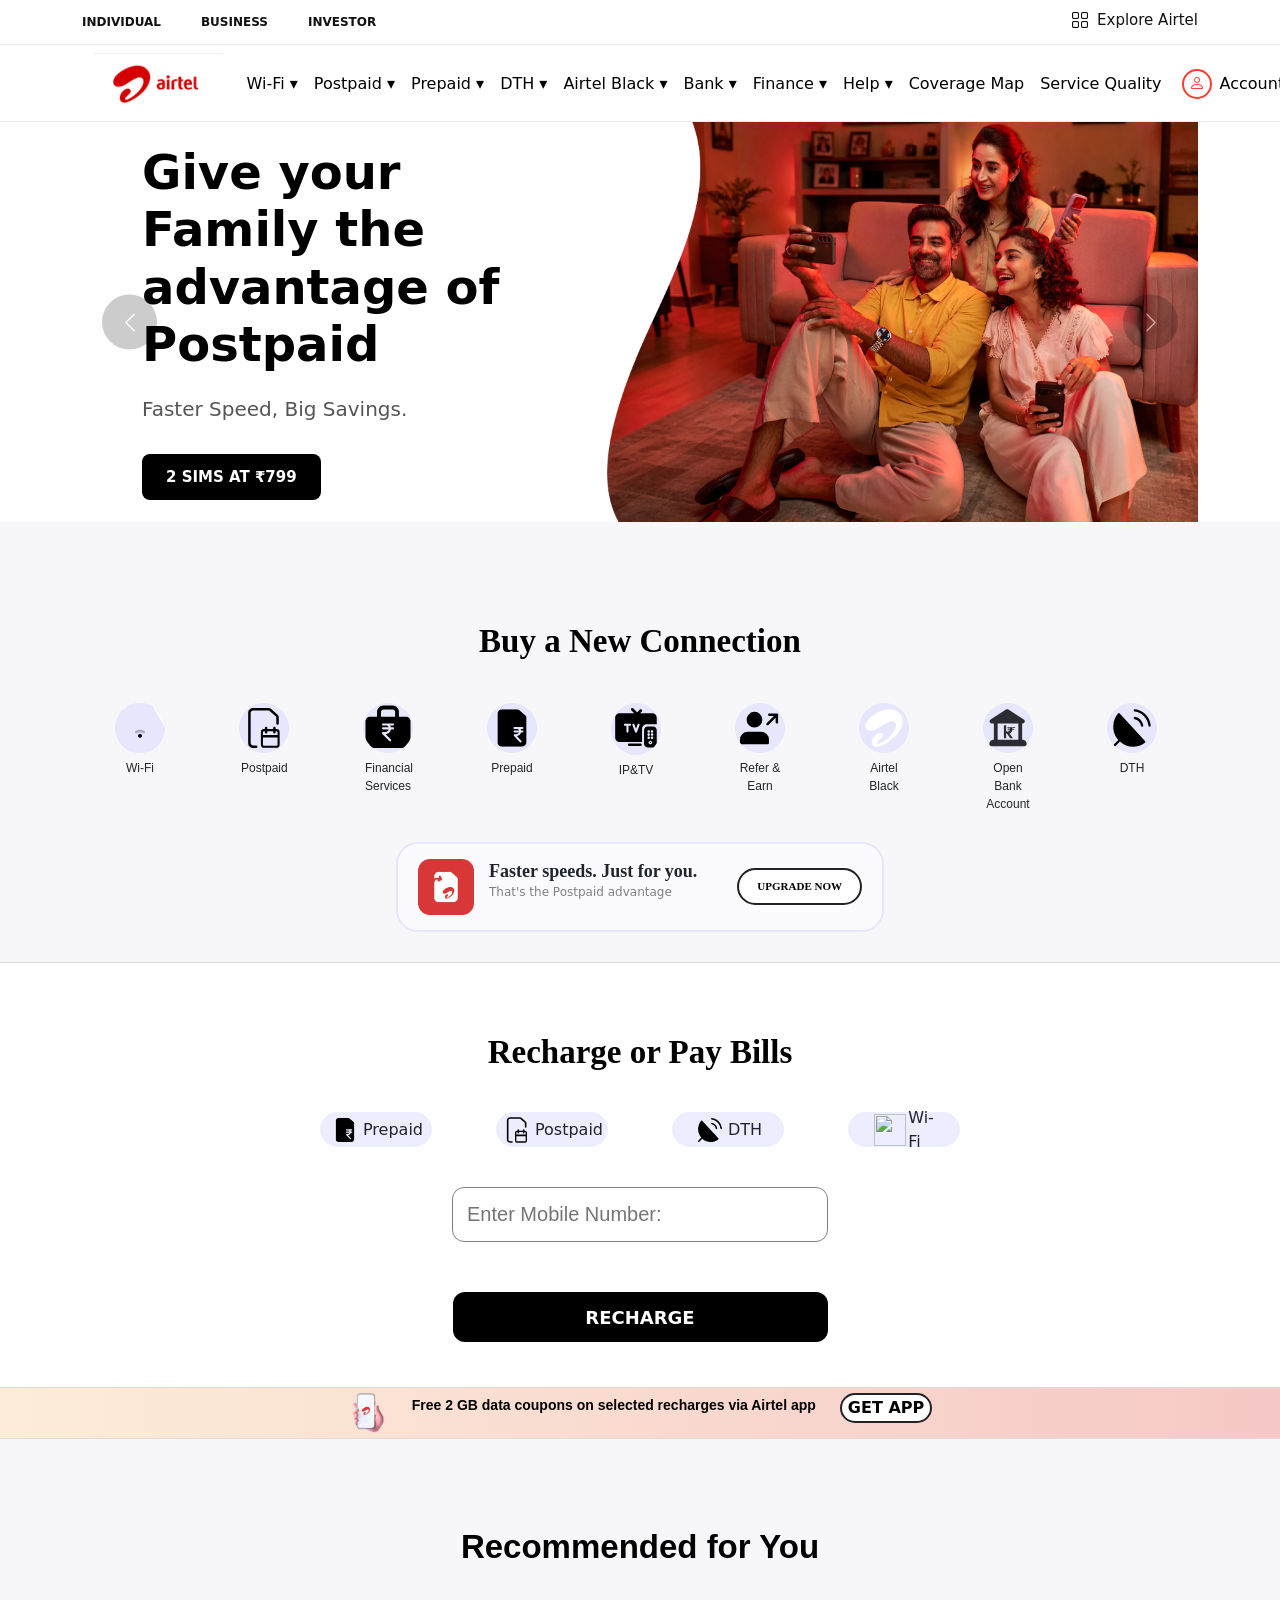
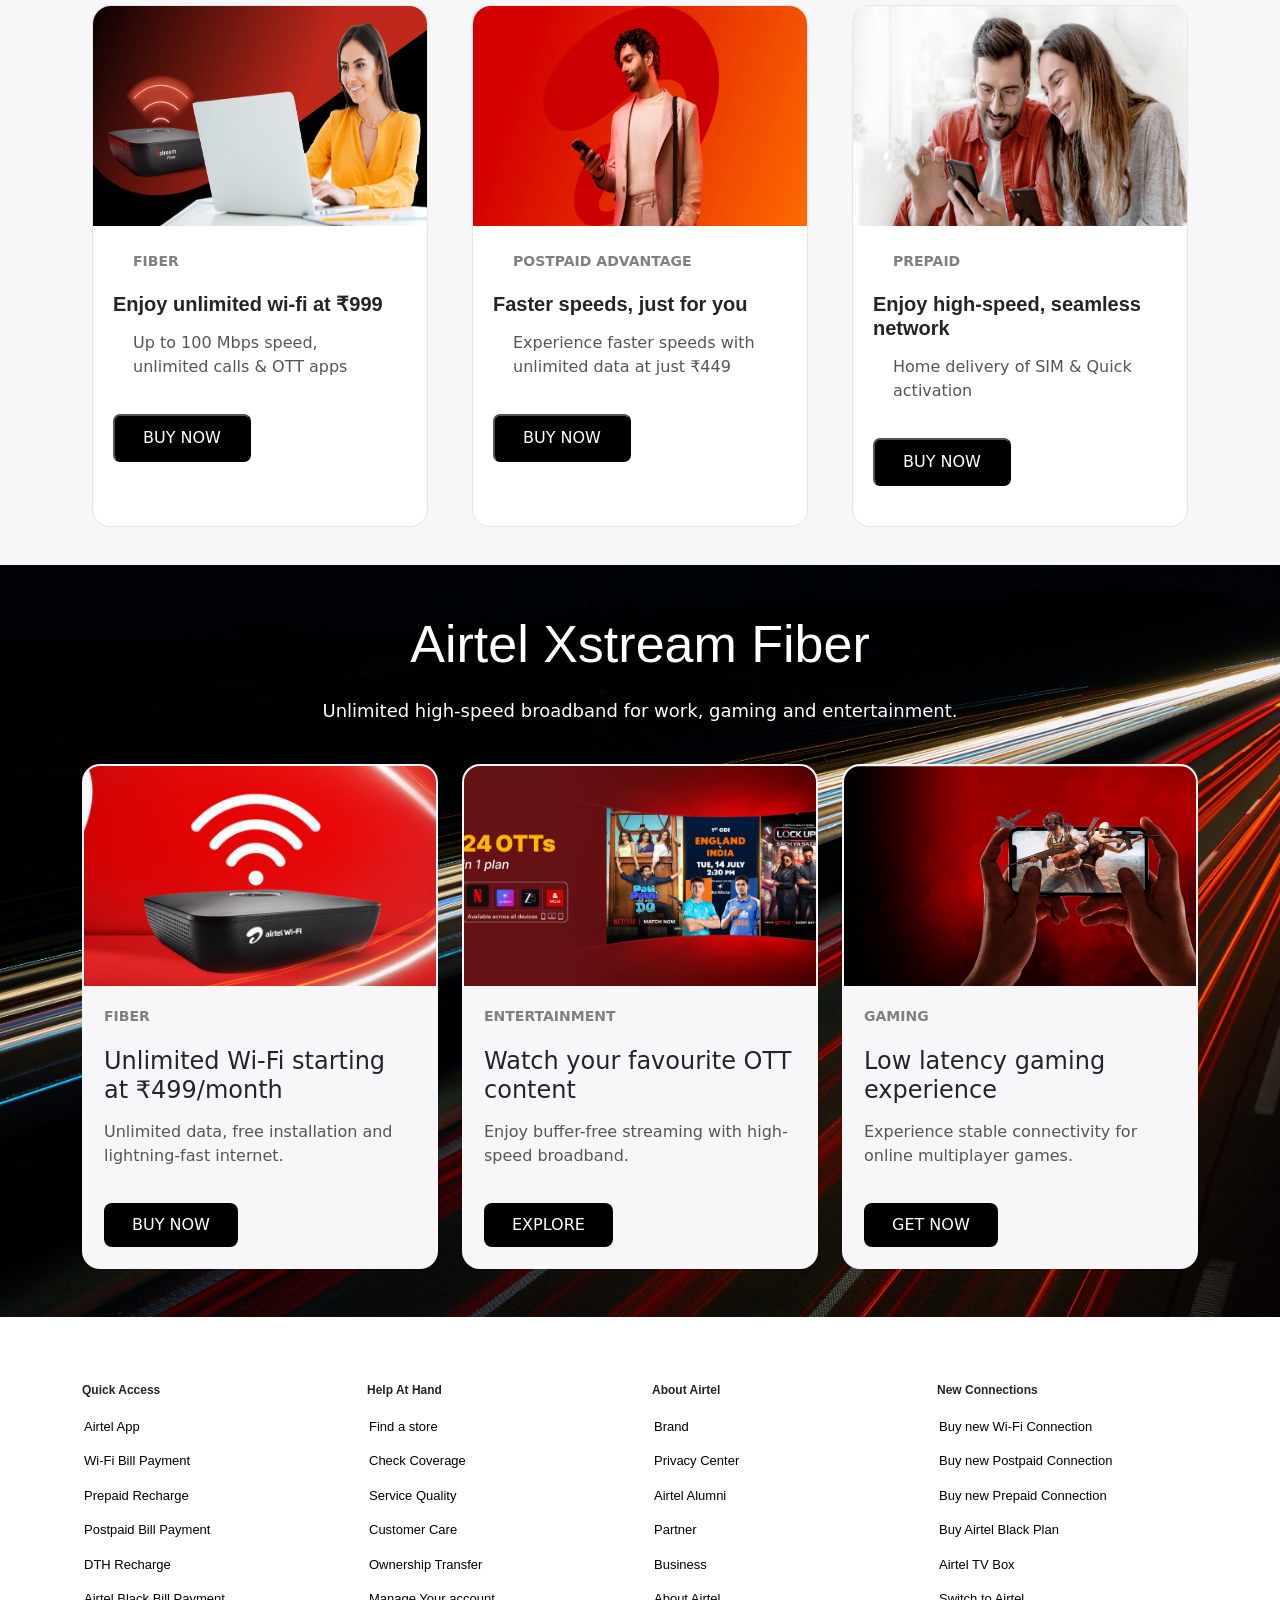
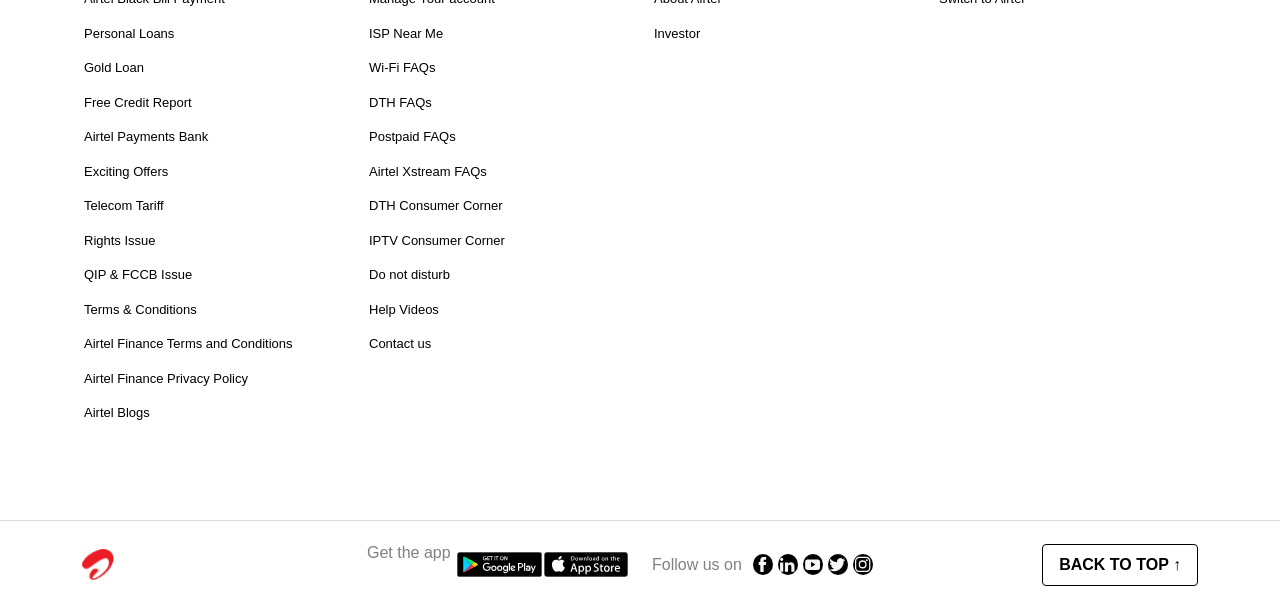
==== commit 839bbdd7: "Updated Airtel Clone with Bootstrap" ====
--- a/index.html
+++ b/index.html
@@ -1,658 +1,1090 @@
-<html>
+<!DOCTYPE html>
+<html lang="en">
 
 <head>
-	<title>Airtel Clone</title>
-	<style type="text/css">
-	</style>
-
-
-	<link rel="stylesheet" type="text/css" href="index.css" />
-
-	<link rel="preconnect" href="https://fonts.googleapis.com">
-
-	<link rel="preconnect" href="https://fonts.gstatic.com" crossorigin>
-	<link href="https://fonts.googleapis.com/css2?family=Geist:ital,wght@0,100..900;1,100..900&display=swap"
-		rel="stylesheet">
-
-
-
-	<link rel="preconnect" href="https://fonts.googleapis.com">
-	<link rel="preconnect" href="https://fonts.gstatic.com" crossorigin>
-	<link
-		href="https://fonts.googleapis.com/css2?family=Geist:ital,wght@0,100..900;1,100..900&family=Google+Sans:ital,opsz,wght@0,17..18,400..700;1,17..18,400..700&display=swap"
-		rel="stylesheet">
+    <meta charset="UTF-8">
+    <meta name="viewport" content="width=device-width, initial-scale=1.0">
+    <title>Airtel</title>
+
+    <link href="https://cdn.jsdelivr.net/npm/bootstrap@5.3.8/dist/css/bootstrap.min.css" rel="stylesheet"
+        integrity="sha384-sRIl4kxILFvY47J16cr9ZwB07vP4J8+LH7qKQnuqkuIAvNWLzeN8tE5YBujZqJLB" crossorigin="anonymous">
+
+
+    <link rel="stylesheet" href="https://cdn.jsdelivr.net/npm/bootstrap-icons@1.13.1/font/bootstrap-icons.min.css">
+
+    <link rel="stylesheet" href="style.css">
+    <link rel="stylesheet" href="aos.css">
+    <link rel="stylesheet" href="aos.js">
+
+    <meta name="title" content="Airtel Clone | Only for learning | Not Official">
+    <meta name="description"
+        content="This is a clone of Airtel Website , it is non-working site created only with HTML & CSS, only for educational & learning purpose , not Intended for Commercial purpose.">
+    <meta name="keywords" content="best, market leader, airtel clone, only for fun, non-commercial ">
+    <meta name="robots" content="index, follow">
+    <meta http-equiv="Content-Type" content="text/html; charset=utf-8">
+    <meta name="language" content="English">
+    <meta name="revisit-after" content="5 days">
+    <meta name="author" content="Shiva Kumar Mahato">
+
 
 </head>
 
 <body>
-	<div id="header">
-		<div id="top">
-
-			<div id="firstheader">
-				<div>
-					<ul>
-						<li class="active"><a href="index.html">INDIVIDUAL</a></li>
-						<li><a href="business.html">BUSINESS</a></li>
-						<li><a href="https://www.airtel.in/about-bharti/equity?icid=header">INVESTOR</a></li>
-					</ul>
-				</div>
-			</div>
-			<div id="secondheader">
-				<div id="logo">
-					<img src="airtel.png" alt="Airtel Logo" />
-				</div>
-
-				<div id="menu">
-					<ul>
-						<li><a href="#">Wi-Fi &#9662;</a>
-							<ul>
-								<li><a href="#"> Wi-Fi Bill Payment </a></li>
-								<li><a href="#"> Wi-Fi New Connection </a></li>
-								<li><a href="#"> Wi-Fi Plans </a></li>
-								<li><a href="#"> Refer Wi-Fi </a></li>
-								<li><a href="#"> Airfiber Plans </a></li>
-							</ul>
-						</li>
-
-						<li><a href="#">Postpaid &#9662;</a>
-							<ul>
-								<li><a href="#"> Port to Postpaid</a></li>
-								<li><a href="#"> Buy Postpaid sim</a></li>
-								<li><a href="#"> Postpaid Bill Payment </a></li>
-								<li><a href="#"> Postpaid Plans </a></li>
-								<li><a href="#"> IR Plans </a></li>
-								<li><a href="#"> Prepaid to Postpaid </a></li>
-								<li><a href="#"> Refer Postpaid </a></li>
-							</ul>
-						</li>
-
-						<li><a href="#">Prepaid &#9662;</a>
-							<ul>
-								<li><a href="#"> Recharge </a></li>
-								<li><a href="#"> New Prepaid Sim </a></li>
-								<li><a href="#"> Prepaid Plans </a></li>
-								<li><a href="#"> International Roaming </a></li>
-								<li><a href="#"> Prepaid to Postpaid </a></li>
-							</ul>
-						</li>
-
-						<li><a href="#">DTH &#9662;</a>
-							<ul>
-								<li><a href="#"> DTH Recharge </a></li>
-								<li><a href="#"> New Connection </a></li>
-								<li><a href="#"> DTH Plans </a></li>
-								<li><a href="#"> Buy IPTV </a></li>
-								<li><a href="#"> Android TV Box </a></li>
-							</ul>
-						</li>
-
-						<li><a href="#">Airtel Black &#9662;</a>
-							<ul>
-								<li><a href="#"> Pay Bills </a></li>
-								<li><a href="#"> View Plans </a></li>
-							</ul>
-						</li>
-
-						<li><a href="#">Bank &#9662;</a>
-							<ul>
-								<li><a href="#"> View Account </a></li>
-								<li><a href="#"> Get New Account </a></li>
-								<li><a href="#"> Add Money </a></li>
-								<li><a href="#"> Know More </a></li>
-							</ul>
-						</li>
-
-						<li><a href="#">Finance &#9662;</a>
-							<ul>
-								<li><a href="#"> Free Credit Report </a></li>
-								<li><a href="#"> Personal Loan </a></li>
-								<li><a href="#"> Gold Loan </a></li>
-								<li><a href="#"> Home Loan </a></li>
-								<li><a href="#"> Insta EMI Card </a></li>
-							</ul>
-						</li>
-
-						<li><a href="#">Help &#9662;</a>
-							<ul>
-								<li><a href="#"> &#128172; &nbsp; Chat or Raise a Complaint </a></li>
-								<li><a href="#"> &#128269; &nbsp; Find Nearby Store </a></li>
-								<li><a href="#"> &#10132; &nbsp; Explore Airtel App </a></li>
-							</ul>
-						</li>
-
-						<li><a href="#">Coverage Map</a></li>
-
-						<li><a href="#">Service Quality</a></li>
-
-						<li><a href="#">&#128100; Account </a>
-							<ul>
-								<li><a href="login.html"> &#128242; &nbsp; Login</a></li>
-								<li><a href="#"> &#8377; &nbsp; Recharge</a></li>
-								<li><a href="#"> &#128277; &nbsp; Getting notification on DND? Report Now</a></li>
-							</ul>
-						</li>
-					</ul>
-				</div>
-			</div>
-		</div>
-	</div>
-
-
-
-	<div id="banner">
-		<div class="banner-track">
-			<div class="banner-slide">
-				<div class="bannertext">
-					<h1>Faster speed just for You.</h1>
-					<p>That's the advantage of Postpaid</p>
-					<div class="banner-button">UPGRADE AT ₹499</div>
-				</div>
-				<div class="bannerimage">
-					<img src="banner/banner1.webp" alt="banner">
-				</div>
-			</div>
-			<div class="banner-slide">
-				<div class="bannertext">
-					<h1>Give your Family the advantage of Postpaid</h1>
-					<p>Faster Speed,Big Savings.</p>
-					<div class="banner-button">2 Sims At ₹799 </div>
-				</div>
-				<div class="bannerimage">
-					<img src="banner/banner2.webp" alt="banner">
-				</div>
-			</div>
-			<div class="banner-slide">
-				<div class="bannertext">
-					<h1>Get monthly Premium perks for Free</h1>
-					<p>Exclusive for Airtel users Only.</p>
-					<div class="banner-button">VISIT THE AIRTEL APP</div>
-				</div>
-				<div class="bannerimage">
-					<img src="banner/banner3.webp" alt="banner">
-				</div>
-			</div>
-			<div class="banner-slide">
-				<div class="bannertext">
-					<h1>Turns your Ideas into design</h1>
-					<p>Adobe Express Premium worth ~₹4000,FREE for all Airtel Users, for 12 months.</p>
-					<div class="banner-button">LEARN MORE</div>
-				</div>
-				<div class="bannerimage">
-					<img src="banner/banner4.webp" alt="banner">
-				</div>
-			</div>
-			<div class="banner-slide">
-				<div class="bannertext">
-					<h1>You decide who gets</h1>
-					<p>Talktime ki Taaqat</p>
-					<div class="banner-button">VIEW NOW</div>
-				</div>
-				<div class="bannerimage">
-					<img src="banner/banner5.webp" alt="banner">
-				</div>
-			</div>
-			<div class="banner-slide">
-				<div class="bannertext">
-					<h1>Get ₹1000 OFF</h1>
-					<p>Buy New Wi-Fi & enjoy unlimited data</p>
-					<div class="banner-button">GET NOW</div>
-				</div>
-				<div class="bannerimage">
-					<img src="banner/banner6.webp" alt="banner">
-				</div>
-			</div>
-			<div class="banner-slide">
-				<div class="bannertext">
-					<h1>Entertainment Ka Blockbuster</h1>
-					<p>Get Netflix & 24+ OTTS with Wi-Fi.</p>
-					<div class="banner-button">PLANS START AT ₹999</div>
-				</div>
-				<div class="bannerimage">
-					<img src="banner/banner7.png" alt="banner">
-				</div>
-			</div>
-			<div class="banner-slide">
-				<div class="bannertext">
-					<h1>All Your financial Needs.</h1>
-					<p>All in One Place with Airtel Finance</p>
-					<div class="banner-button">EXPLORE NOW</div>
-				</div>
-				<div class="bannerimage">
-					<img src="banner/banner8.webp" alt="banner">
-				</div>
-			</div>
-			<div class="banner-slide">
-				<div class="bannertext">
-					<h1>Pay Safely,Earn Your Needs</h1>
-					<p>Send money, make payments & get loans do all this and more with ease on Airtel Payments Bank.</p>
-					<div class="banner-button">GET STARTED</div>
-				</div>
-				<div class="bannerimage">
-					<img src="banner/banner9.avif" alt="banner">
-				</div>
-			</div>
-			<div class="banner-slide">
-				<div class="bannertext">
-					<h1>Airtel Referral Program is here!</h1>
-					<p>Get up to ₹300 every time you refer any Airtel services to your friends</p>
-					<div class="banner-button">REFER NOW</div>
-				</div>
-				<div class="bannerimage">
-					<img src="banner/banner10.avif" alt="banner">
-				</div>
-			</div>
-			<div class="banner-slide">
-				<div class="bannertext">
-					<h1Transforming Telcos across the world</h1>
-						<p>Introducing Xtelify's AI-powered software platforms</p>
-						<div class="banner-button">LEARN MORE</div>
-				</div>
-				<div class="bannerimage">
-					<img src="banner/banner11.webp" alt="banner">
-				</div>
-			</div>
-			<div class="banner-slide">
-				<div class="bannertext">
-					<h1>Ministry of Home Affairs I4C data shows</h1>
-					<p>68.7% drop in fraud losses for Airtel users.</p>
-					<div class="banner-button">KNOW MORE</div>
-				</div>
-				<div class="bannerimage">
-					<img src="banner/banner12.webp" alt="banner">
-				</div>
-			</div>
-		</div>
-	</div>
-
-
-
-	<div id="connection">
-
-		<div class="connection-container">
-
-			<div class="connection-title"> Buy a new connection </div>
-
-			<div class="connection-grid">
-				<div class="connection-card">
-					<img src="connection-card\wifi.gif" />
-					<p>Wi-Fi</p>
-				</div>
-
-				<div class="connection-card">
-					<img src="connection-card\postpaid-icon.svg" />
-					<p>Postpaid</p>
-				</div>
-
-				<div class="connection-card">
-					<img src="connection-card\airtel-finance-icon.svg" />
-					<p>Financial Services</p>
-				</div>
-
-				<div class="connection-card">
-					<img src="connection-card\prepaid-filled-icon.svg" />
-					<p>Prepaid</p>
-
-				</div>
-
-
-				<div class="connection-card">
-					<img src="connection-card\airtel-iptv-icon.svg" />
-					<p>IP&TV</p>
-
-				</div>
-
-				<div class="connection-card">
-					<img src="connection-card\airtel-referral-icon.svg" />
-					<p>Refer & Earn</p>
-
-				</div>
-
-				<div class="connection-card">
-					<img src="connection-card\one-airtel-icon.svg" />
-					<p>Airtel Black</p>
-
-				</div>
-
-				<div class="connection-card">
-					<img src="connection-card\airtel-bank-icon.svg" />
-					<p>Open Bank Account</p>
-
-				</div>
-
-				<div class="connection-card">
-					<img src="connection-card\dth-filled-icon.svg" />
-					<p>DTH</p>
-
-				</div>
-
-			</div>
-
-			<div class="connection-upgrade">
-
-				<div class="upgrade-left">
-					<div class="upgrade-icon">
-						<img src="connection-card\switch-to-airtel-web.png" />
-					</div>
-					<div class="upgrade-text">
-						<h3>Faster speeds. Just for you.</h3>
-						<p>That's the Postpaid advantage</p>
-					</div>
-				</div>
-				<div class="connection-upgrade-btn">
-					<a href="#">UPGRADE NOW</a>
-				</div>
-			</div>
-		</div>
-
-
-	</div>
-
-
-	<div id="recharge">
-		<div class="recharge-section">
-			<div class="recharge-title"> Recharge or Pay Bills </div>
-			<div class="recharge-grid">
-				<div class="recharge-card">
-					<a href="#">
-						<img src="recharge-card\prepaid-filled-icon.svg" />
-						Prepaid
-					</a>
-				</div>
-				<div class="recharge-card">
-					<a href="#">
-						<img src="recharge-card\postpaid-icon.svg" />
-						Postpaid
-					</a>
-				</div>
-				<div class="recharge-card">
-					<a href="#">
-						<img src="recharge-card\dth-filled-icon.svg" />
-						DTH
-					</a>
-				</div>
-				<div class="recharge-card">
-					<a href="#">
-						<img src="recharge-card\" />
-						Wi-Fi
-					</a>
-				</div>
-				<div class="recharge-card">
-					<a href="#">
-						<img src="recharge-card\one-airtel-icon.svg" />
-						Airtel Black
-					</a>
-				</div>
-			</div>
-			<div class="recharge-enter-number">
-				<a href="#">
-					Enter Mobile Number:
-				</a>
-			</div>
-			<div class="recharge-btn">
-				<a href="#">
-					RECHARGE
-				</a>
-			</div>
-		</div>
-	</div>
-
-
-	<div id="free2gb">
-
-		<div class="free2gb-container">
-			<div class="free2gb-left">
-				<div class="free2gb-left-offericon">
-					<img src="recharge-card\offer-icon.avif" />
-				</div>
-				<div class="free2gb-left-text">
-					Free 2 GB data coupons on select recharges via Airtel app
-				</div>
-				<div class="offer-btn">
-					<a href="https://www.airtel.in/airtel-app" />GET APP</a>
-				</div>
-			</div>
-
-		</div>
-
-	</div>
-
-	<div id="reco">
-
-		<div class="innerreco">
-
-			<div class="h2">
-				Recommended for You
-			</div>
-
-			<div class="recommendation">
-				<div class="recmarea-track">
-					<div class="recmarea">
-						<img src="m1-img.jpg" />
-						<p class="category">FIBER</p>
-						<h3>Enjoy unlimited wi-fi at <b>₹999</b></h3>
-						<p class="description">Up to 100 Mbps speed, unlimited calls & OTT apps</p>
-						<div class="recommendation-button">
-							BUY NOW
-						</div>
-					</div>
-
-					<div class="recmarea">
-						<img src="m2-img.webp" />
-						<p class="category">POSTPAID ADVANTAGE</p>
-						<h3>Faster speeds, just for you</h3>
-						<p class="description">Experience faster speeds with unlimited data at just ₹449 </p>
-						<div class="recommendation-button">
-							BUY NOW
-						</div>
-					</div>
-
-					<div class="recmarea">
-						<img src="m3-img.avif">
-						<p class="category">PREPAID</p>
-						<h3>Enjoy high-speed, seamless network </h3>
-						<p class="description">Home delivery of SIM & Quick activation</p>
-						<div class="recommendation-button">
-							BUY NOW
-						</div>
-					</div>
-
-					<div class="recmarea">
-						<img src="m4-img.jpg" />
-						<p class="category">FIBER</p>
-						<h3>Enjoy unlimited wi-fi at <b>₹999</b></h3>
-						<p class="description">Up to 100 Mbps speed, unlimited calls & OTT apps</p>
-						<div class="recommendation-button">
-							BUY NOW
-						</div>
-					</div>
-					<div class="recmarea-airtel">
-						<img src="airtel.svg" />
-					</div>
-
-				</div>
-			</div>
-		</div>
-	</div>
-
-	<div id="wifi">
-
-		<div class="innerwifi">
-
-			<h2>
-				Airtel Xstream Fiber
-			</h2>
-
-			<p class="wifi-subtitle">
-				Unlimited high-speed broadband for work, gaming and entertainment.
-			</p>
-
-			<div class="wifi-container">
-
-				<div class="wifi-card">
-					<img src="wifi-card\wifi1.webp">
-
-					<p class="category">FIBER</p>
-
-					<h3>Unlimited Wi-Fi starting at ₹499/month</h3>
-
-					<p class="description">
-						Unlimited data, free installation and lightning-fast internet.
-					</p>
-
-					<div class="wifi-button">
-						BUY NOW
-					</div>
-				</div>
-
-				<div class="wifi-card">
-					<img src="wifi-card\wifi2.webp">
-
-					<p class="category">ENTERTAINMENT</p>
-
-					<h3>Watch your favourite OTT content</h3>
-
-					<p class="description">
-						Enjoy buffer-free streaming with high-speed broadband.
-					</p>
-
-					<div class="wifi-button">
-						EXPLORE
-					</div>
-				</div>
-
-				<div class="wifi-card">
-					<img src="wifi-card\wifi3.jpg">
-
-					<p class="category">GAMING</p>
-
-					<h3>Low latency gaming experience With Airtel Xstream</h3>
-
-					<p class="description">
-						Experience stable connectivity for online multiplayer games.
-					</p>
-
-					<div class="wifi-button">
-						GET NOW
-					</div>
-				</div>
-
-			</div>
-
-		</div>
-
-	</div>
-
-
-
-
-	<div id="list">
-		<div class="listarea">
-			<div class="listarea-card">
-				<p>Quick Access</p>
-				<ul>
-					<li><a href="#">Airtel App</a></li>
-					<li><a href="#">Wi-Fi Bill Payment</a></li>
-					<li><a href="#">Prepaid Recharge</a></li>
-					<li><a href="#">Postpaid Bill Payment</a></li>
-					<li><a href="#">DTH Recharge</a></li>
-					<li><a href="#">Airtel Black Bill Payment</a></li>
-					<li><a href="#">Personal Loans</a></li>
-					<li><a href="#">Gold Loan</a></li>
-					<li><a href="#">Free Credit Report</a></li>
-					<li><a href="#">Airtel Payments Bank</a></li>
-					<li><a href="#">Exciting Offers</a></li>
-					<li><a href="#">Telecom Tariff</a></li>
-					<li><a href="#">Rights Issue</a></li>
-					<li><a href="#">QIP & FCCB Issue</a></li>
-					<li><a href="#">Terms & Conditions</a></li>
-					<li><a href="#">Airtel Finance Terms and Conditions</a></li>
-					<li><a href="#">Airtel Finance Privacy Policy</a></li>
-					<li><a href="#">Airtel Blogs</a></li>
-
-				</ul>
-			</div>
-
-			<div class="listarea-card">
-				<p>Help At Hand</p>
-				<ul>
-					<li><a href="#">Find a store</a></li>
-					<li><a href="#">Check Coverage</a></li>
-					<li><a href="#">Service Quality</a></li>
-					<li><a href="#">Customer Care</a></li>
-					<li><a href="#">Ownership Transfer</a></li>
-					<li><a href="#">Manage Your account</a></li>
-					<li><a href="#">ISP Near Me</a></li>
-					<li><a href="#">Wi-Fi FAQs</a></li>
-					<li><a href="#">DTH FAQs</a></li>
-					<li><a href="#">Postpaid FAQs</a></li>
-					<li><a href="#">Airtel Xstream FAQs</a></li>
-					<li><a href="#">DTH Consumer Corner</a></li>
-					<li><a href="#">IPTV Consumer Corner</a></li>
-					<li><a href="#">Do not disturb</a></li>
-					<li><a href="#">Help Videos</a></li>
-					<li><a href="#">Contact us</a></li>
-				</ul>
-			</div>
-
-			<div class="listarea-card">
-				<p>About Airtel</p>
-				<ul>
-					<li><a href="#">Brand</a></li>
-					<li><a href="#">Privacy Center</a></li>
-					<li><a href="#">Airtel Alumni</a></li>
-					<li><a href="#">Partner</a></li>
-					<li><a href="#">Business</a></li>
-					<li><a href="#">About Airtel</a></li>
-					<li><a href="#">Investor</a></li>
-
-				</ul>
-			</div>
-			<div class="listarea-card">
-				<p>New Connections</p>
-				<ul>
-					<li><a href="#">Buy new Wi-Fi Connection</a></li>
-					<li><a href="#">Buy new Postpaid Connection</a></li>
-					<li><a href="#">Buy new Prepaid Connection</a></li>
-					<li><a href="#">Buy Airtel Black Plan</a></li>
-					<li><a href="#">Airtel TV Box</a></li>
-					<li><a href="#">Switch to Airtel</a></li>
-
-				</ul>
-			</div>
-		</div>
-
-		<div class="listarea-footer">
-			<div class="listarea-footer-iconarea">
-				<div class="listarea-footer-icon">
-					<img src="listarea-footer/favicon.webp" />
-				</div>
-			</div>
-			<div class="listarea-footer-getapp">
-				<p> Get the app &nbsp; </p>
-				<img src="listarea-footer/google-play-badge-icon.svg" alt="" />
-				<img src="listarea-footer/app-store-badge-icon.svg" alt="" />
-			</div>
-			<div class="listarea-footer-followus">
-				<p>Follow us on &nbsp;</p>
-				<div class="listarea-footer-followus-iconarea">
-					<div class="listarea-footer-followus-icon">
-						<img src="" alt=" " />
-						<img src="" alt=" " />
-						<img src="" alt=" " />
-						<img src="" alt=" " />
-						<img src="" alt=" " />
-					</div>
-				</div>
-			</div>
-
-			<div class="listarea-footer-buttonarea">
-				<div class="listarea-footer-button">
-					<a href="index.html">BACK TO TOP &uarr; </a>
-				</div>
-			</div>
-
-		</div>
-	</div>
+    <header>
+        <div class="top-header">
+            <div class="container">
+                <div class="top-header-content">
+
+                    <div class="top-left">
+                        <a href="index.html" class="active">INDIVIDUAL</a>
+                        <a href="business.html">BUSINESS</a>
+                        <a href="#">INVESTOR</a>
+                    </div>
+
+                    <div class="top-right">
+                        <a href="#">
+                            <i class="bi bi-grid"></i>
+                            Explore Airtel
+                        </a>
+                    </div>
+
+                </div>
+            </div>
+        </div>
+        <div class="container">
+            <div class="row">
+                <div class="col">
+                    <nav class="navbar navbar-expand-lg">
+                        <div class="container-fluid">
+                            <a class="navbar-brand" href="#"><img src="airtel.png" alt=""></a>
+                            <button class="navbar-toggler" type="button" data-bs-toggle="collapse"
+                                data-bs-target="#navbarSupportedContent" aria-controls="navbarSupportedContent"
+                                aria-expanded="false" aria-label="Toggle navigation">
+                                <span class="navbar-toggler-icon"></span>
+                            </button>
+                            <div class="collapse navbar-collapse" id="navbarSupportedContent">
+                                <ul class="navbar-nav me-auto mb-2 mb-lg-0">
+
+                                    <li class="nav-item dropdown">
+                                        <a class="nav-link dropdown-toggle" href="#" role="button"
+                                            data-bs-toggle="dropdown" aria-expanded="false">
+                                            Wi-Fi  &#9662;
+                                        </a>
+                                        <ul class="dropdown-menu">
+                                            <li><a class="dropdown-item" href="#"> Wi-Fi Bill Payment </a></li>
+                                            <li>
+                                                <hr class="dropdown-divider">
+                                            </li>
+                                            <li><a class="dropdown-item" href="#"> Wi-Fi New Connection </a></li>
+                                            <li>
+                                                <hr class="dropdown-divider">
+                                            </li>
+                                            <li><a class="dropdown-item" href="#"> Wi-Fi Plans </a></li>
+                                            <li>
+                                                <hr class="dropdown-divider">
+                                            </li>
+                                            <li><a class="dropdown-item" href="#"> Refer Wi-Fi </a></li>
+                                            <li>
+                                                <hr class="dropdown-divider">
+                                            </li>
+                                            <li><a class="dropdown-item" href="#"> Airfiber Plans </a></li>
+                                            <li>
+                                                <hr class="dropdown-divider">
+                                            </li>
+                                        </ul>
+                                    </li>
+                                    <li class="nav-item dropdown">
+                                        <a class="nav-link dropdown-toggle" href="#" role="button"
+                                            data-bs-toggle="dropdown" aria-expanded="false">
+                                            Postpaid  &#9662;
+                                        </a>
+                                        <ul class="dropdown-menu">
+                                            <li><a class="dropdown-item" href="#"> Wi-Fi Bill Payment </a></li>
+                                            <li>
+                                                <hr class="dropdown-divider">
+                                            </li>
+                                            <li><a class="dropdown-item" href="#"> Wi-Fi New Connection </a></li>
+                                            <li>
+                                                <hr class="dropdown-divider">
+                                            </li>
+                                            <li><a class="dropdown-item" href="#"> Wi-Fi Plans </a></li>
+                                            <li>
+                                                <hr class="dropdown-divider">
+                                            </li>
+                                            <li><a class="dropdown-item" href="#"> Refer Wi-Fi </a></li>
+                                            <li>
+                                                <hr class="dropdown-divider">
+                                            </li>
+                                            <li><a class="dropdown-item" href="#"> Airfiber Plans </a></li>
+                                            <li>
+                                                <hr class="dropdown-divider">
+                                            </li>
+                                        </ul>
+                                    </li>
+                                    <li class="nav-item dropdown">
+                                        <a class="nav-link dropdown-toggle" href="#" role="button"
+                                            data-bs-toggle="dropdown" aria-expanded="false">
+                                            Prepaid  &#9662;
+                                        </a>
+                                        <ul class="dropdown-menu">
+                                            <li><a class="dropdown-item" href="#"> Wi-Fi Bill Payment </a></li>
+                                            <li>
+                                                <hr class="dropdown-divider">
+                                            </li>
+                                            <li><a class="dropdown-item" href="#"> Wi-Fi New Connection </a></li>
+                                            <li>
+                                                <hr class="dropdown-divider">
+                                            </li>
+                                            <li><a class="dropdown-item" href="#"> Wi-Fi Plans </a></li>
+                                            <li>
+                                                <hr class="dropdown-divider">
+                                            </li>
+                                            <li><a class="dropdown-item" href="#"> Refer Wi-Fi </a></li>
+                                            <li>
+                                                <hr class="dropdown-divider">
+                                            </li>
+                                            <li><a class="dropdown-item" href="#"> Airfiber Plans </a></li>
+                                            <li>
+                                                <hr class="dropdown-divider">
+                                            </li>
+                                        </ul>
+                                    </li>
+                                    <li class="nav-item dropdown">
+                                        <a class="nav-link dropdown-toggle" href="#" role="button"
+                                            data-bs-toggle="dropdown" aria-expanded="false">
+                                            DTH  &#9662;
+                                        </a>
+                                        <ul class="dropdown-menu">
+                                            <li><a class="dropdown-item" href="#"> Wi-Fi Bill Payment </a></li>
+                                            <li>
+                                                <hr class="dropdown-divider">
+                                            </li>
+                                            <li><a class="dropdown-item" href="#"> Wi-Fi New Connection </a></li>
+                                            <li>
+                                                <hr class="dropdown-divider">
+                                            </li>
+                                            <li><a class="dropdown-item" href="#"> Wi-Fi Plans </a></li>
+                                            <li>
+                                                <hr class="dropdown-divider">
+                                            </li>
+                                            <li><a class="dropdown-item" href="#"> Refer Wi-Fi </a></li>
+                                            <li>
+                                                <hr class="dropdown-divider">
+                                            </li>
+                                            <li><a class="dropdown-item" href="#"> Airfiber Plans </a></li>
+                                            <li>
+                                                <hr class="dropdown-divider">
+                                            </li>
+                                        </ul>
+                                    </li>
+                                    <li class="nav-item dropdown">
+                                        <a class="nav-link dropdown-toggle" href="#" role="button"
+                                            data-bs-toggle="dropdown" aria-expanded="false">
+                                            Airtel Black  &#9662;
+                                        </a>
+                                        <ul class="dropdown-menu">
+                                            <li><a class="dropdown-item" href="#"> Wi-Fi Bill Payment </a></li>
+                                            <li>
+                                                <hr class="dropdown-divider">
+                                            </li>
+                                            <li><a class="dropdown-item" href="#"> Wi-Fi New Connection </a></li>
+                                            <li>
+                                                <hr class="dropdown-divider">
+                                            </li>
+                                            <li><a class="dropdown-item" href="#"> Wi-Fi Plans </a></li>
+                                            <li>
+                                                <hr class="dropdown-divider">
+                                            </li>
+                                            <li><a class="dropdown-item" href="#"> Refer Wi-Fi </a></li>
+                                            <li>
+                                                <hr class="dropdown-divider">
+                                            </li>
+                                            <li><a class="dropdown-item" href="#"> Airfiber Plans </a></li>
+                                            <li>
+                                                <hr class="dropdown-divider">
+                                            </li>
+                                        </ul>
+                                    </li>
+                                    <li class="nav-item dropdown">
+                                        <a class="nav-link dropdown-toggle" href="#" role="button"
+                                            data-bs-toggle="dropdown" aria-expanded="false">
+                                            Bank  &#9662;
+                                        </a>
+                                        <ul class="dropdown-menu">
+                                            <li><a class="dropdown-item" href="#"> Wi-Fi Bill Payment </a></li>
+                                            <li>
+                                                <hr class="dropdown-divider">
+                                            </li>
+                                            <li><a class="dropdown-item" href="#"> Wi-Fi New Connection </a></li>
+                                            <li>
+                                                <hr class="dropdown-divider">
+                                            </li>
+                                            <li><a class="dropdown-item" href="#"> Wi-Fi Plans </a></li>
+                                            <li>
+                                                <hr class="dropdown-divider">
+                                            </li>
+                                            <li><a class="dropdown-item" href="#"> Refer Wi-Fi </a></li>
+                                            <li>
+                                                <hr class="dropdown-divider">
+                                            </li>
+                                            <li><a class="dropdown-item" href="#"> Airfiber Plans </a></li>
+                                            <li>
+                                                <hr class="dropdown-divider">
+                                            </li>
+                                        </ul>
+                                    </li>
+                                    <li class="nav-item dropdown">
+                                        <a class="nav-link dropdown-toggle" href="#" role="button"
+                                            data-bs-toggle="dropdown" aria-expanded="false">
+                                            Finance  &#9662;
+                                        </a>
+                                        <ul class="dropdown-menu">
+                                            <li><a class="dropdown-item" href="#"> Wi-Fi Bill Payment </a></li>
+                                            <li>
+                                                <hr class="dropdown-divider">
+                                            </li>
+                                            <li><a class="dropdown-item" href="#"> Wi-Fi New Connection </a></li>
+                                            <li>
+                                                <hr class="dropdown-divider">
+                                            </li>
+                                            <li><a class="dropdown-item" href="#"> Wi-Fi Plans </a></li>
+                                            <li>
+                                                <hr class="dropdown-divider">
+                                            </li>
+                                            <li><a class="dropdown-item" href="#"> Refer Wi-Fi </a></li>
+                                            <li>
+                                                <hr class="dropdown-divider">
+                                            </li>
+                                            <li><a class="dropdown-item" href="#"> Airfiber Plans </a></li>
+                                            <li>
+                                                <hr class="dropdown-divider">
+                                            </li>
+                                        </ul>
+                                    </li>
+                                    <li class="nav-item dropdown">
+                                        <a class="nav-link dropdown-toggle" href="#" role="button"
+                                            data-bs-toggle="dropdown" aria-expanded="false">
+                                            Help  &#9662;
+                                        </a>
+                                        <ul class="dropdown-menu">
+                                            <li><a class="dropdown-item" href="#"> Wi-Fi Bill Payment </a></li>
+                                            <li>
+                                                <hr class="dropdown-divider">
+                                            </li>
+                                            <li><a class="dropdown-item" href="#"> Wi-Fi New Connection </a></li>
+                                            <li>
+                                                <hr class="dropdown-divider">
+                                            </li>
+                                            <li><a class="dropdown-item" href="#"> Wi-Fi Plans </a></li>
+                                            <li>
+                                                <hr class="dropdown-divider">
+                                            </li>
+                                            <li><a class="dropdown-item" href="#"> Refer Wi-Fi </a></li>
+                                            <li>
+                                                <hr class="dropdown-divider">
+                                            </li>
+                                            <li><a class="dropdown-item" href="#"> Airfiber Plans </a></li>
+                                            <li>
+                                                <hr class="dropdown-divider">
+                                            </li>
+                                        </ul>
+                                    </li>
+                                    <li class="nav-item dropdown">
+                                        <a class="nav-link dropdown-toggle" href="#" role="button"
+                                            data-bs-toggle="dropdown" aria-expanded="false">
+                                            Coverage Map
+                                        </a>
+                                    </li>
+                                    <li class="nav-item dropdown">
+                                        <a class="nav-link dropdown-toggle" href="#" role="button"
+                                            data-bs-toggle="dropdown" aria-expanded="false">
+                                            Service Quality
+                                        </a>
+                                    </li>
+                                </ul>
+                                <ul class="navbar-nav ms-auto navbar-actions">
+
+                                    <li class="nav-item dropdown">
+
+                                        <a href="#" class="nav-link action-link dropdown-toggle"
+                                            data-bs-toggle="dropdown" aria-expanded="false">
+
+                                            <span class="account-circle">
+                                                <i class="bi bi-person"></i>
+                                            </span>
+
+                                            <span>Account</span>
+
+                                        </a>
+
+                                        <ul class="dropdown-menu dropdown-menu-end">
+
+                                            <li>
+                                                <a class="dropdown-item" href="login.html">
+                                                    <i class="bi bi-phone"></i> Login
+                                                </a>
+                                            </li>
+
+                                            <li>
+                                                <hr class="dropdown-divider">
+                                            </li>
+
+                                            <li>
+                                                <a class="dropdown-item" href="#">
+                                                    <i class="bi bi-currency-rupee"></i> Recharge
+                                                </a>
+                                            </li>
+
+                                            <li>
+                                                <hr class="dropdown-divider">
+                                            </li>
+
+                                            <li>
+                                                <a class="dropdown-item" href="#">
+                                                    <i class="bi bi-bell"></i> Report DND Notifications
+                                                </a>
+                                            </li>
+
+                                        </ul>
+
+                                    </li>
+
+                                </ul>
+                            </div>
+                        </div>
+                    </nav>
+                </div>
+            </div>
+        </div>
+    </header>
+    <section class="banner">
+        <div class="container">
+            <div class="row">
+                <div class="col">
+                    <div id="carouselExample" class="carousel slide" data-bs-ride="carousel" data-bs-interval="4000">
+                        <div class="carousel-inner">
+                            <div class="carousel-item active">
+                                <div class="row align-items-center">
+                                    <div class="col-lg-5 col-md-6">
+                                        <div class="bannertext">
+                                            <h1>Give your Family the advantage of Postpaid</h1>
+                                            <p>Faster Speed, Big Savings.</p>
+
+                                            <a href="#" class="banner-button">
+                                                2 SIMS AT ₹799
+                                            </a>
+                                        </div>
+                                    </div>
+                                    <div class="col-lg-7 col-md-6">
+                                        <div class="bannerimage">
+                                            <img src="banner/banner2.webp" class="img-fluid w-100" alt="Banner 2">
+                                        </div>
+                                    </div>
+                                </div>
+                            </div>
+                            <div class="carousel-item">
+                                <div class="row align-items-center">
+
+                                    <div class="col-lg-5 col-md-6">
+                                        <div class="bannertext">
+                                            <h1>Give your Family the advantage of Postpaid</h1>
+                                            <p>Faster Speed, Big Savings.</p>
+
+                                            <a href="#" class="banner-button">
+                                                2 SIMS AT ₹799
+                                            </a>
+                                        </div>
+                                    </div>
+
+                                    <div class="col-lg-7 col-md-6">
+                                        <div class="bannerimage">
+                                            <img src="banner/banner2.webp" class="img-fluid w-100" alt="Banner 2">
+                                        </div>
+                                    </div>
+
+                                </div>
+                            </div>
+                            <div class="carousel-item">
+                                <div class="row align-items-center">
+
+                                    <div class="col-lg-5 col-md-6">
+                                        <div class="bannertext">
+                                            <h1>Get monthly Premium perks for Free</h1>
+                                            <p>Exclusive for Airtel users Only.</p>
+
+                                            <a href="#" class="banner-button">
+                                                VISIT THE AIRTEL APP
+                                            </a>
+                                        </div>
+                                    </div>
+
+                                    <div class="col-lg-7 col-md-6">
+                                        <div class="bannerimage">
+                                            <img src="banner/banner3.webp" class="img-fluid w-100" alt="Banner 3">
+                                        </div>
+                                    </div>
+
+                                </div>
+                            </div>
+                            <div class="carousel-item">
+                                <div class="row align-items-center">
+
+                                    <div class="col-lg-5 col-md-6">
+                                        <div class="bannertext">
+                                            <h1>Turns your Ideas into Design</h1>
+                                            <p>Adobe Express Premium worth ~₹4000, FREE for all Airtel users for 12
+                                                months.</p>
+
+                                            <a href="#" class="banner-button">
+                                                LEARN MORE
+                                            </a>
+                                        </div>
+                                    </div>
+
+                                    <div class="col-lg-7 col-md-6">
+                                        <div class="bannerimage">
+                                            <img src="banner/banner4.webp" class="img-fluid w-100" alt="Banner 4">
+                                        </div>
+                                    </div>
+
+                                </div>
+                            </div>
+                            <div class="carousel-item">
+                                <div class="row align-items-center">
+
+                                    <div class="col-lg-5 col-md-6">
+                                        <div class="bannertext">
+                                            <h1>You decide who gets</h1>
+                                            <p>Talktime ki Taaqat</p>
+
+                                            <a href="#" class="banner-button">
+                                                VIEW NOW
+                                            </a>
+                                        </div>
+                                    </div>
+
+                                    <div class="col-lg-7 col-md-6">
+                                        <div class="bannerimage">
+                                            <img src="banner/banner5.webp" class="img-fluid w-100" alt="Banner 5">
+                                        </div>
+                                    </div>
+
+                                </div>
+                            </div>
+                            <div class="carousel-item">
+                                <div class="row align-items-center">
+
+                                    <div class="col-lg-5 col-md-6">
+                                        <div class="bannertext">
+                                            <h1>Get ₹1000 OFF</h1>
+                                            <p>Buy New Wi-Fi & enjoy unlimited data</p>
+
+                                            <a href="#" class="banner-button">
+                                                GET NOW
+                                            </a>
+                                        </div>
+                                    </div>
+
+                                    <div class="col-lg-7 col-md-6">
+                                        <div class="bannerimage">
+                                            <img src="banner/banner6.webp" class="img-fluid w-100" alt="Banner 6">
+                                        </div>
+                                    </div>
+
+                                </div>
+                            </div>
+                            <div class="carousel-item">
+                                <div class="row align-items-center">
+
+                                    <div class="col-lg-5 col-md-6">
+                                        <div class="bannertext">
+                                            <h1>Entertainment Ka Blockbuster</h1>
+                                            <p>Get Netflix & 24+ OTTs with Wi-Fi.</p>
+
+                                            <a href="#" class="banner-button">
+                                                PLANS START AT ₹999
+                                            </a>
+                                        </div>
+                                    </div>
+
+                                    <div class="col-lg-7 col-md-6">
+                                        <div class="bannerimage">
+                                            <img src="banner/banner7.png" class="img-fluid w-100" alt="Banner 7">
+                                        </div>
+                                    </div>
+
+                                </div>
+                            </div>
+                            <div class="carousel-item">
+                                <div class="row align-items-center">
+
+                                    <div class="col-lg-5 col-md-6">
+                                        <div class="bannertext">
+                                            <h1>All Your Financial Needs.</h1>
+                                            <p>All in One Place with Airtel Finance</p>
+
+                                            <a href="#" class="banner-button">
+                                                EXPLORE NOW
+                                            </a>
+                                        </div>
+                                    </div>
+
+                                    <div class="col-lg-7 col-md-6">
+                                        <div class="bannerimage">
+                                            <img src="banner/banner8.webp" class="img-fluid w-100" alt="Banner 8">
+                                        </div>
+                                    </div>
+
+                                </div>
+                            </div>
+                            <div class="carousel-item">
+                                <div class="row align-items-center">
+
+                                    <div class="col-lg-5 col-md-6">
+                                        <div class="bannertext">
+                                            <h1>Pay Safely, Earn Your Rewards</h1>
+
+                                            <p>
+                                                Send money, make payments & get loans. Do all this and more with
+                                                Airtel Payments Bank.
+                                            </p>
+
+                                            <a href="#" class="banner-button">
+                                                GET STARTED
+                                            </a>
+                                        </div>
+                                    </div>
+
+                                    <div class="col-lg-7 col-md-6">
+                                        <div class="bannerimage">
+                                            <img src="banner/banner9.avif" class="img-fluid w-100" alt="Banner 9">
+                                        </div>
+                                    </div>
+
+                                </div>
+                            </div>
+                            <div class="carousel-item">
+                                <div class="row align-items-center">
+
+                                    <div class="col-lg-5 col-md-6">
+                                        <div class="bannertext">
+                                            <h1>Airtel Referral Program is here!</h1>
+
+                                            <p>
+                                                Get up to ₹300 every time you refer any Airtel service to your
+                                                friends.
+                                            </p>
+
+                                            <a href="#" class="banner-button">
+                                                REFER NOW
+                                            </a>
+                                        </div>
+                                    </div>
+
+                                    <div class="col-lg-7 col-md-6">
+                                        <div class="bannerimage">
+                                            <img src="banner/banner10.avif" class="img-fluid w-100" alt="Banner 10">
+                                        </div>
+                                    </div>
+
+                                </div>
+                            </div>
+                            <div class="carousel-item">
+                                <div class="row align-items-center">
+
+                                    <div class="col-lg-5 col-md-6">
+                                        <div class="bannertext">
+                                            <h1>Transforming Telcos Across the World</h1>
+
+                                            <p>
+                                                Introducing Xtelify's AI-powered software platforms.
+                                            </p>
+
+                                            <a href="#" class="banner-button">
+                                                LEARN MORE
+                                            </a>
+                                        </div>
+                                    </div>
+
+                                    <div class="col-lg-7 col-md-6">
+                                        <div class="bannerimage">
+                                            <img src="banner/banner11.webp" class="img-fluid w-100" alt="Banner 11">
+                                        </div>
+                                    </div>
+
+                                </div>
+                            </div>
+                            <div class="carousel-item">
+                                <div class="row align-items-center">
+
+                                    <div class="col-lg-5 col-md-6">
+                                        <div class="bannertext">
+                                            <h1>Ministry of Home Affairs I4C Data Shows</h1>
+
+                                            <p>
+                                                68.7% drop in fraud losses for Airtel users.
+                                            </p>
+
+                                            <a href="#" class="banner-button">
+                                                KNOW MORE
+                                            </a>
+                                        </div>
+                                    </div>
+
+                                    <div class="col-lg-7 col-md-6">
+                                        <div class="bannerimage">
+                                            <img src="banner/banner12.webp" class="img-fluid w-100" alt="Banner 12">
+                                        </div>
+                                    </div>
+
+                                </div>
+                            </div>
+                        </div>
+                        <button class="carousel-control-prev" type="button" data-bs-target="#carouselExample"
+                            data-bs-slide="prev">
+                            <span class="carousel-control-prev-icon" aria-hidden="true"></span>
+                            <span class="visually-hidden">Previous</span>
+                        </button>
+                        <button class="carousel-control-next" type="button" data-bs-target="#carouselExample"
+                            data-bs-slide="next">
+                            <span class="carousel-control-next-icon" aria-hidden="true"></span>
+                            <span class="visually-hidden">Next</span>
+                        </button>
+                    </div>
+                </div>
+            </div>
+        </div>
+    </section>
+    <section class="connection-container">
+        <div class="container">
+            <div class="row justify-content-center">
+                <div class="col-auto">
+                    <div class="connection-title">
+                        Buy a New Connection
+                    </div>
+                </div>
+            </div>
+            <div class="row justify-content-center">
+                <div class="col-auto">
+                    <div class="connection-card">
+                        <img src="connection-card/wifi.gif" alt="">
+                        <p>Wi-Fi</p>
+                    </div>
+                </div>
+                <div class="col-auto">
+                    <div class="connection-card">
+                        <img src="connection-card/postpaid-icon.svg" alt="">
+                        <p>Postpaid</p>
+                    </div>
+                </div>
+                <div class="col-auto">
+                    <div class="connection-card">
+                        <img src="connection-card/airtel-finance-icon.svg" alt="">
+                        <p>Financial Services</p>
+                    </div>
+                </div>
+                <div class="col-auto">
+                    <div class="connection-card">
+                        <img src="connection-card/prepaid-filled-icon.svg" alt="">
+                        <p>Prepaid</p>
+                    </div>
+                </div>
+                <div class="col-auto">
+                    <div class="connection-card">
+                        <img src="connection-card/airtel-iptv-icon.svg" alt="">
+                        <p>IP&TV</p>
+                    </div>
+                </div>
+                <div class="col-auto">
+                    <div class="connection-card">
+                        <img src="connection-card/airtel-referral-icon.svg" alt="">
+                        <p>Refer & Earn</p>
+                    </div>
+                </div>
+                <div class="col-auto">
+                    <div class="connection-card">
+                        <img src="connection-card/one-airtel-icon.svg" alt="">
+                        <p>Airtel Black</p>
+                    </div>
+                </div>
+                <div class="col-auto">
+                    <div class="connection-card">
+                        <img src="connection-card/airtel-bank-icon.svg" alt="">
+                        <p>Open Bank Account</p>
+                    </div>
+                </div>
+                <div class="col-auto">
+                    <div class="connection-card">
+                        <img src="connection-card/dth-filled-icon.svg" alt="">
+                        <p>DTH</p>
+                    </div>
+                </div>
+            </div>
+            <div class="row justify-content-center">
+                <div class="col-auto">
+                    <div class="connection-upgrade">
+                        <div class="upgrade-left">
+                            <div class="upgrade-icon">
+                                <img src="connection-card/switch-to-airtel-web.png" />
+                            </div>
+                            <div class="upgrade-text">
+                                <h3>Faster speeds. Just for you.</h3>
+                                <p>That's the Postpaid advantage</p>
+                            </div>
+                        </div>
+
+                        <div class="connection-upgrade-btn">
+                            <a href="#">UPGRADE NOW</a>
+                        </div>
+                    </div>
+                </div>
+            </div>
+        </div>
+    </section>
+    <section class="recharge-section">
+        <div class="container">
+            <div class="row justify-content-center">
+                <div class="col-auto">
+                    <div class="recharge-title">
+                        Recharge or Pay Bills
+                    </div>
+                </div>
+            </div>
+            <div class="row justify-content-center">
+                <div class="col-auto">
+                    <div class="recharge-card">
+                        <img src="recharge-card\prepaid-filled-icon.svg" />
+                        <span>Prepaid</span>
+                    </div>
+                </div>
+                <div class="col-auto">
+                    <div class="recharge-card">
+                        <img src="recharge-card\postpaid-icon.svg" />
+                        <span>Postpaid</span>
+                    </div>
+                </div>
+                <div class="col-auto">
+                    <div class="recharge-card">
+                        <img src="recharge-card\dth-filled-icon.svg" />
+                        <span>DTH</span>
+                    </div>
+                </div>
+                <div class="col-auto">
+                    <div class="recharge-card">
+                        <img src="recharge-card\" />
+                        <span>Wi-Fi</span>
+                    </div>
+                </div>
+            </div>
+            <div class="row justify-content-center">
+                <div class="col-auto">
+                    <div class="recharge-enter-number">
+                        <input type="text" placeholder="Enter Mobile Number:"></input>
+                    </div>
+                </div>
+            </div>
+            <div class="row justify-content-center">
+                <div class="col-auto">
+                    <div class="recharge-btn">
+                        <button>RECHARGE</button>
+                    </div>
+                </div>
+            </div>
+        </div>
+    </section>
+    <section class="airtel-app">
+        <div class="container">
+            <div class="row justify-content-center">
+                <div class="col-auto">
+                    <div class="airtel-appicon">
+                        <img src="recharge-card/offer-icon.avif" alt="">
+                    </div>
+                </div>
+                <div class="col-auto">
+                    <div class="airtel-apptext">
+                        <span>Free 2 GB data coupons on selected recharges via Airtel app</span>
+                    </div>
+                </div>
+                <div class="col-auto">
+                    <div class="airtel-appbtn">
+                        <button>GET APP</button>
+                    </div>
+                </div>
+            </div>
+        </div>
+    </section>
+    <section class="recommendation py-5">
+        <div class="container">
+            <div class="row">
+                <div class="col-12 text-center">
+                    <h2 class="reco-title">
+                        Recommended for You
+                    </h2>
+                </div>
+            </div>
+            <div class="row">
+                <div class="col-lg-4 col-md-6" data-aos="fade-left">
+                    <div class="recmarea h-100">
+                        <img src="m1-img.jpg" />
+                        <p class="category">FIBER</p>
+                        <h3>Enjoy unlimited wi-fi at <b>₹999</b></h3>
+                        <p class="description">Up to 100 Mbps speed, unlimited calls & OTT apps</p>
+                        <button class="recommendation-button">
+                            BUY NOW
+                        </button>
+                    </div>
+                </div>
+                <div class="col-lg-4 col-md-6" data-aos="fade-left">
+                    <div class="recmarea h-100">
+                        <img src="m2-img.webp" />
+                        <p class="category">POSTPAID ADVANTAGE</p>
+                        <h3>Faster speeds, just for you</h3>
+                        <p class="description">Experience faster speeds with unlimited data at just ₹449 </p>
+                        <button class="recommendation-button">
+                            BUY NOW
+                        </button>
+                    </div>
+                </div>
+                <div class="col-lg-4 col-md-6" data-aos="fade-left">
+                    <div class="recmarea h-100">
+                        <img src="m3-img.avif">
+                        <p class="category">PREPAID</p>
+                        <h3>Enjoy high-speed, seamless network </h3>
+                        <p class="description">Home delivery of SIM & Quick activation</p>
+                        <button class="recommendation-button">
+                            BUY NOW
+                        </button>
+                    </div>
+                </div>
+            </div>
+        </div>
+    </section>
+    <section class="wifi py-5">
+        <div class="container">
+            <div class="row">
+                <div class="col-12 text-center">
+                    <h2 class="wifi-title">
+                        Airtel Xstream Fiber
+                    </h2>
+
+                    <p class="wifi-subtitle">
+                        Unlimited high-speed broadband for work, gaming and entertainment.
+                    </p>
+                </div>
+            </div>
+            <div class="row g-4">
+                <div class="col-lg-4 col-md-6" data-aos="fade-right">
+                    <div class="wifi-card h-100">
+                        <img src="wifi-card\wifi1.webp">
+                        <p class="category">FIBER</p>
+                        <h3>Unlimited Wi-Fi starting at ₹499/month</h3>
+                        <p class="description">
+                            Unlimited data, free installation and lightning-fast internet.
+                        </p>
+                        <button class="wifi-button">
+                            BUY NOW
+                        </button>
+                    </div>
+                </div>
+                <div class="col-lg-4 col-md-6" data-aos="fade-right">
+                    <div class="wifi-card h-100">
+                        <img src="wifi-card\wifi2.webp">
+                        <p class="category">ENTERTAINMENT</p>
+                        <h3>Watch your favourite OTT content</h3>
+                        <p class="description">
+                            Enjoy buffer-free streaming with high-speed broadband.
+                        </p>
+                        <button class="wifi-button">
+                            EXPLORE
+                        </button>
+                    </div>
+                </div>
+                <div class="col-lg-4 col-md-6" data-aos="fade-right">
+                    <div class="wifi-card h-100">
+                        <img src="wifi-card\wifi3.jpg">
+                        <p class="category">GAMING</p>
+                        <h3>Low latency gaming experience</h3>
+                        <p class="description">
+                            Experience stable connectivity for online multiplayer games.
+                        </p>
+                        <button class="wifi-button">
+                            GET NOW
+                        </button>
+                    </div>
+                </div>
+            </div>
+        </div>
+    </section>
+    <section class="listarea py-5">
+        <div class="container">
+            <div class="row">
+                <div class="col-lg-3 col-md-6 footer-column">
+                    <div class="listarea-card py-3">
+                        <p>Quick Access</p>
+                        <ul>
+                            <li><a href="#">Airtel App</a></li>
+                            <li><a href="#">Wi-Fi Bill Payment</a></li>
+                            <li><a href="#">Prepaid Recharge</a></li>
+                            <li><a href="#">Postpaid Bill Payment</a></li>
+                            <li><a href="#">DTH Recharge</a></li>
+                            <li><a href="#">Airtel Black Bill Payment</a></li>
+                            <li><a href="#">Personal Loans</a></li>
+                            <li><a href="#">Gold Loan</a></li>
+                            <li><a href="#">Free Credit Report</a></li>
+                            <li><a href="#">Airtel Payments Bank</a></li>
+                            <li><a href="#">Exciting Offers</a></li>
+                            <li><a href="#">Telecom Tariff</a></li>
+                            <li><a href="#">Rights Issue</a></li>
+                            <li><a href="#">QIP & FCCB Issue</a></li>
+                            <li><a href="#">Terms & Conditions</a></li>
+                            <li><a href="#">Airtel Finance Terms and Conditions</a></li>
+                            <li><a href="#">Airtel Finance Privacy Policy</a></li>
+                            <li><a href="#">Airtel Blogs</a></li>
+                        </ul>
+                    </div>
+                </div>
+                <div class="col-lg-3 col-md-6 footer-column">
+                    <div class="listarea-card py-3">
+                        <p>Help At Hand</p>
+                        <ul>
+                            <li><a href="#">Find a store</a></li>
+                            <li><a href="#">Check Coverage</a></li>
+                            <li><a href="#">Service Quality</a></li>
+                            <li><a href="#">Customer Care</a></li>
+                            <li><a href="#">Ownership Transfer</a></li>
+                            <li><a href="#">Manage Your account</a></li>
+                            <li><a href="#">ISP Near Me</a></li>
+                            <li><a href="#">Wi-Fi FAQs</a></li>
+                            <li><a href="#">DTH FAQs</a></li>
+                            <li><a href="#">Postpaid FAQs</a></li>
+                            <li><a href="#">Airtel Xstream FAQs</a></li>
+                            <li><a href="#">DTH Consumer Corner</a></li>
+                            <li><a href="#">IPTV Consumer Corner</a></li>
+                            <li><a href="#">Do not disturb</a></li>
+                            <li><a href="#">Help Videos</a></li>
+                            <li><a href="#">Contact us</a></li>
+                        </ul>
+                    </div>
+                </div>
+                <div class="col-lg-3 col-md-6 footer-column">
+                    <div class="listarea-card py-3">
+                        <p>About Airtel</p>
+                        <ul>
+                            <li><a href="#">Brand</a></li>
+                            <li><a href="#">Privacy Center</a></li>
+                            <li><a href="#">Airtel Alumni</a></li>
+                            <li><a href="#">Partner</a></li>
+                            <li><a href="#">Business</a></li>
+                            <li><a href="#">About Airtel</a></li>
+                            <li><a href="#">Investor</a></li>
+                        </ul>
+                    </div>
+                </div>
+                <div class="col-lg-3 col-md-6 footer-column">
+                    <div class="listarea-card py-3">
+                        <p>New Connections</p>
+                        <ul>
+                            <li><a href="#">Buy new Wi-Fi Connection</a></li>
+                            <li><a href="#">Buy new Postpaid Connection</a></li>
+                            <li><a href="#">Buy new Prepaid Connection</a></li>
+                            <li><a href="#">Buy Airtel Black Plan</a></li>
+                            <li><a href="#">Airtel TV Box</a></li>
+                            <li><a href="#">Switch to Airtel</a></li>
+                        </ul>
+                    </div>
+                </div>
+            </div>
+        </div>
+    </section>
+    <section class="listarea-footer">
+        <div class="container">
+            <div class="row align-items-center gy-3">
+                <div class="col-lg-3 col-md-6">
+                    <div class="listarea-footer-icon">
+                        <img src="listarea-footer/favicon.webp" />
+                    </div>
+                </div>
+                <div class="col-lg-3 col-md-6">
+                    <div class="listarea-footer-getapp">
+                        <p> Get the app &nbsp; </p>
+                        <img src="listarea-footer/google-play-badge-icon.svg" alt="" />
+                        <img src="listarea-footer/app-store-badge-icon.svg" alt="" />
+                    </div>
+                </div>
+                <div class="col-lg-3 col-md-6">
+                    <div class="listarea-footer-followus">
+                        <p>Follow us on &nbsp;</p>
+                        <div class="listarea-footer-followus-iconarea">
+                            <div class="listarea-footer-followus-icon">
+                                <img src="listarea-footer/facebook.svg" alt=" " />
+                            </div>
+                            <div class="listarea-footer-followus-icon">
+                                <img src="listarea-footer/linkedin.svg" alt=" " />
+                            </div>
+                            <div class="listarea-footer-followus-icon">
+                                <img src="listarea-footer/youtube.svg" alt=" " />
+                            </div>
+                            <div class="listarea-footer-followus-icon">
+                                <img src="listarea-footer/twitter.svg" alt=" " />
+                            </div>
+                            <div class="listarea-footer-followus-icon">
+                                <img src="listarea-footer/insta.svg" alt=" " />
+                            </div>
+                        </div>
+                    </div>
+                </div>
+                <div class="col-lg-3 col-md-6 d-flex justify-content-lg-end">
+                    <a href="index.html" class="listarea-footer-button">
+                        BACK TO TOP &uarr;
+                    </a>
+                </div>
+            </div>
+        </div>
+    </section>
+    <footer>
+
+    </footer>
+
+    <script src="https://cdn.jsdelivr.net/npm/bootstrap@5.3.8/dist/js/bootstrap.bundle.min.js"
+        integrity="sha384-FKyoEForCGlyvwx9Hj09JcYn3nv7wiPVlz7YYwJrWVcXK/BmnVDxM+D2scQbITxI" crossorigin="anonymous">
+        </script>
+    <script src="aos.js"></script>
+    <script>
+        AOS.init({
+            easing: 'ease-out-back',
+            duration: 1000
+        });
+    </script>
+
+    <script src="https://cdn.jsdelivr.net/npm/chart.js"></script>
+
+    <script>
+        const ctx = document.getElementById('myChart');
+
+        Chart.defaults.backgroundColor = '#e40000';
+        Chart.defaults.borderColor = '#000';
+        Chart.defaults.color = '#000';
+
+        new Chart(ctx, {
+            type: 'bar',
+            data: {
+                labels: ['Red', 'Blue', 'Yellow', 'Green', 'Purple', 'Orange'],
+                datasets: [{
+                    label: '# of Votes',
+                    data: [12, 19, 3, 5, 2, 3],
+                    borderWidth: 1
+                }]
+            },
+            options: {
+                scales: {
+                    y: {
+                        beginAtZero: true
+                    }
+                }
+            }
+        });
+    </script>
+
 </body>
 
 </html>
--- a/style.css
+++ b/style.css
@@ -0,0 +1,870 @@
+.top-header {
+    height: 45px;
+    background: #fff;
+    border-bottom: 1px solid #ececec;
+}
+
+.top-header-content {
+    display: flex;
+    justify-content: space-between;
+    align-items: center;
+    height: 100%;
+}
+
+.top-left {
+    display: flex;
+    gap: 40px;
+}
+
+.top-left a {
+    text-decoration: none;
+    color: #111;
+    font-size: 12px;
+    font-weight: 650;
+    padding: 10px 0;
+    position: relative;
+    border-top: 3px solid transparent;
+}
+
+.top-left a:hover {
+    color: #e40000;
+    border-top: 3px solid #e40000;
+}
+
+.top-right a {
+    text-decoration: none;
+    color: #111;
+    font-size: 15px;
+    font-weight: 500;
+    display: flex;
+    align-items: center;
+    gap: 8px;
+}
+
+.top-right a:hover {
+    color: #e40000;
+}
+
+.top-right i {
+    font-size: 18px;
+    font-weight: 600;
+}
+
+@media(max-width:991px) {
+    .top-header {
+        display: none;
+    }
+}
+
+
+.navbar {
+    background: transparent;
+    min-height: 70px;
+    padding: 0;
+}
+
+.navbar-brand img {
+    height: 60px;
+}
+
+.navbar-nav .nav-link {
+    padding: 24px 12px;
+}
+
+.nav-link {
+    color: black;
+    border-top: 2px solid transparent;
+    background: white;
+}
+
+.nav-link:hover {
+    color: #e40000;
+    border-top: 2px solid #e40000;
+}
+
+
+.nav-link ul li:hover a {
+    color: #e40000;
+}
+
+/* ===========================
+   Navbar Right Side (Account)
+=========================== */
+
+.navbar-actions {
+    display: flex;
+    align-items: center;
+    margin-left: auto;
+}
+
+.action-link {
+    display: flex;
+    align-items: center;
+    gap: 8px;
+    padding: 22px 12px !important;
+    color: #000 !important;
+    text-decoration: none;
+    background: transparent !important;
+    border-top: 2px solid transparent;
+    transition: all .3s ease;
+}
+
+.action-link:hover {
+    color: #e40000 !important;
+    border-top: 2px solid #e40000;
+}
+
+.account-circle {
+    width: 30px;
+    height: 30px;
+    border: 2px solid #ff3b30;
+    border-radius: 50%;
+    display: flex;
+    justify-content: center;
+    align-items: center;
+}
+
+.account-circle i {
+    color: #ff3b30;
+    font-size: 16px;
+}
+
+/* Remove Bootstrap arrow */
+.dropdown-toggle::after {
+    display: none;
+}
+
+/* Dropdown Menu */
+.dropdown-menu {
+    min-width: 280px;
+    border: none;
+    border-radius: 12px;
+    padding: 10px 0;
+    margin-top: 0;
+    box-shadow: 0 8px 25px rgba(0, 0, 0, .15);
+}
+
+/* Dropdown Items */
+.dropdown-item {
+    display: flex;
+    align-items: center;
+    gap: 12px;
+    padding: 12px 18px;
+    font-size: 15px;
+    color: #222;
+    transition: .3s;
+}
+
+.dropdown-item i {
+    color: #e40000;
+    font-size: 18px;
+    width: 20px;
+}
+
+.dropdown-item:hover {
+    background: #f8f8f8;
+    color: #e40000;
+}
+
+/* Divider */
+.dropdown-divider {
+    margin: 6px 0;
+}
+
+/* Mobile */
+@media (max-width: 991px) {
+
+    .navbar-actions {
+        margin-top: 15px;
+    }
+
+    .action-link {
+        padding: 12px 0 !important;
+    }
+
+    .dropdown-menu {
+        border: none;
+        box-shadow: none;
+        padding-left: 20px;
+    }
+}
+
+
+.banner {
+    border-top: 1px solid #ececec;
+    background: #ffffff;
+    overflow: hidden;
+}
+
+.carousel-item {
+    min-height: 400px;
+}
+
+.bannertext {
+    height: 400px;
+    display: flex;
+    flex-direction: column;
+    justify-content: center;
+    padding-left: 60px;
+}
+
+.bannertext h1 {
+    font-size: 48px;
+    font-weight: 700;
+    line-height: 1.2;
+    color: #000;
+    margin-bottom: 20px;
+}
+
+.bannertext p {
+    font-size: 20px;
+    color: #555;
+    margin-bottom: 30px;
+    line-height: 1.5;
+}
+
+.banner-button {
+    display: inline-block;
+    width: max-content;
+    padding: 12px 24px;
+    background: #000;
+    color: #fff;
+    text-decoration: none;
+    font-size: 15px;
+    font-weight: 600;
+    border-radius: 8px;
+    transition: .3s;
+}
+
+.banner-button:hover {
+    background: #e40000;
+    color: #fff;
+}
+
+.bannerimage {
+    height: 400px;
+}
+
+.bannerimage img {
+    width: 100%;
+    height: 100%;
+    object-fit: cover;
+}
+
+.carousel-control-prev,
+.carousel-control-next {
+    width: 55px;
+    height: 55px;
+    top: 50%;
+    transform: translateY(-50%);
+    background: rgba(0, 0, 0, .4);
+    border-radius: 50%;
+}
+
+.carousel-control-prev {
+    left: 20px;
+}
+
+.carousel-control-next {
+    right: 20px;
+}
+
+.carousel-control-prev-icon,
+.carousel-control-next-icon {
+    width: 22px;
+    height: 22px;
+}
+
+@media (max-width:991px) {
+    .carousel-item {
+        min-height: auto;
+    }
+
+    .bannertext {
+        height: auto;
+        padding: 40px 20px;
+        text-align: center;
+        align-items: center;
+    }
+
+    .bannertext h1 {
+        font-size: 36px;
+    }
+
+    .bannertext p {
+        font-size: 18px;
+    }
+
+    .bannerimage {
+        height: auto;
+    }
+
+    .bannerimage img {
+        height: auto;
+    }
+}
+
+@media (max-width:576px) {
+    .bannertext {
+        padding: 30px 15px;
+    }
+
+    .bannertext h1 {
+        font-size: 28px;
+    }
+
+    .bannertext p {
+        font-size: 16px;
+    }
+
+    .banner-button {
+        font-size: 14px;
+        padding: 10px 18px;
+    }
+
+    .carousel-control-prev,
+    .carousel-control-next {
+        width: 40px;
+        height: 40px;
+    }
+}
+
+.connection-container {
+    margin: 0 auto;
+    padding: 30px 0;
+    background: #F7F7FA;
+    display: flex;
+    flex-wrap: wrap;
+    justify-content: center;
+    border-bottom: 1px solid #dcdcdc;
+}
+
+.connection-title {
+    font-family: "TondoBold(woff2)";
+    font-weight: bold;
+    color: black;
+    font-size: 33px;
+    text-align: center;
+    padding: 65px 0 25px 0;
+}
+
+.connection-card {
+    width: 60px;
+    height: 60px;
+    cursor: pointer;
+    border: 1px solid transparent;
+    margin: 10px 20px;
+
+}
+
+.connection-card img {
+    width: 50px;
+    transition: 0.3s;
+    background: #E6E6FD;
+    border-radius: 50%;
+}
+
+.connection-card:hover img {
+    transform: scale(1.1);
+    border: 1px solid black;
+    box-shadow: 8px 8px 10px rgba(0, 0, 0, .15);
+}
+
+.connection-card p {
+    width: 50px;
+    height: 11px;
+    margin-top: 6px;
+    padding: 0 2px;
+    font-family: Arial;
+    font-size: 12px;
+    text-align: center;
+}
+
+.connection-upgrade {
+    width: 100%;
+    max-width: 540px;
+    height: 90px;
+    margin: 70px 0 auto 0;
+    border-radius: 22px;
+    background: #FBFBFF;
+    padding: 0 20px;
+    display: flex;
+    justify-content: space-between;
+    align-items: center;
+    border: 2px solid #E6E6FD;
+
+}
+
+.upgrade-left {
+    display: flex;
+    align-items: center;
+    gap: 15px;
+    line-height: 8px;
+    padding-right: 40px;
+}
+
+.upgrade-icon {
+    width: 56px;
+    height: 56px;
+    display: flex;
+    justify-content: center;
+    align-items: center;
+}
+
+.upgrade-icon img {
+    width: 100%;
+    object-fit: contain;
+
+}
+
+.upgrade-text h3 {
+    font-family: "TondoBold(woff2)";
+    font-size: 18px;
+    font-weight: 700;
+    margin-bottom: 5px;
+}
+
+.upgrade-text p {
+    font-size: 12px;
+    color: grey;
+}
+
+.connection-upgrade-btn {
+    padding: 8px 18px;
+    border: 2px solid #222;
+    border-radius: 30px;
+    background: #fff;
+    display: flex;
+    justify-content: center;
+    align-items: center;
+    cursor: pointer;
+
+}
+
+.connection-upgrade-btn a {
+    text-decoration: none;
+    font-family: "TondoBold(woff2)";
+    color: #000;
+    font-size: 11px;
+    font-weight: bold;
+    text-align: center;
+}
+
+
+
+.recharge-section {
+    margin: 0 auto;
+    padding-bottom: 45px;
+    border-bottom: 1px solid #dcdcdc;
+
+}
+
+.recharge-title {
+    font-family: "TondoBold(woff2)";
+    font-weight: bold;
+    color: black;
+    font-size: 33px;
+    text-align: center;
+    padding: 65px 0 25px 0;
+}
+
+.recharge-card {
+    width: 70px;
+    height: 35px;
+    background: #ECEDFF;
+    gap: 2px;
+    margin: 10px 20px;
+    padding: 10px 56px;
+    border-radius: 30px;
+    display: flex;
+    justify-content: center;
+    align-items: center;
+    cursor: pointer;
+}
+
+.recharge-card img {
+    width: 32px;
+    height: 32px;
+    object-fit: cover;
+}
+
+.recharge-card span {
+    font-size: 16px;
+}
+
+.recharge-card:hover {
+    border: 1px solid #000;
+    opacity: 0.8;
+    scale: 1.02;
+}
+
+.recharge-enter-number {
+    margin: 30px auto;
+    display: flex;
+    text-align: left;
+    font-family: Arial, Helvetica, sans-serif;
+    padding: 4px 12px;
+    background: #fff;
+    color: grey;
+    border: 1px solid grey;
+    border-radius: 12px;
+    cursor: pointer;
+
+}
+
+.recharge-enter-number input {
+    width: 350px;
+    height: 45px;
+    font-size: 20px;
+    border: none;
+
+}
+
+.recharge-btn {
+    display: flex;
+    justify-content: center;
+    margin-top: 20px;
+}
+
+.recharge-btn button {
+    width: 375px;
+    height: 50px;
+    padding: 4px 12px;
+    background: #000;
+    color: #fff;
+    border: none;
+    border-radius: 12px;
+    font-size: 18px;
+    font-weight: 700;
+    cursor: pointer;
+    transition: all .3s ease;
+}
+
+.recharge-btn button:hover {
+    background: #e40000;
+    transform: translateY(-2px);
+    box-shadow: 0 8px 20px rgba(228, 0, 0, 0.25);
+}
+
+.airtel-app {
+    border-bottom: 1px solid #dcdcdc;
+    display: flex;
+    justify-content: center;
+    align-items: center;
+    background-image: linear-gradient(to left, #F6C8C7 0%, #FCEDD8 100%);
+    padding-top: 5px;
+    padding-bottom: 5px;
+}
+
+.airtel-appicon {
+    width: 40px;
+    height: 40px;
+}
+
+.airtel-appicon img {
+    width: 100%;
+
+}
+
+.airtel-apptext span {
+    font-family: Arial;
+    font-size: 14px;
+    margin-top: 10px;
+    font-weight: 600;
+    color: black;
+}
+
+.airtel-appbtn {
+    text-align: center;
+}
+
+.airtel-appbtn button {
+    background: white;
+    color: #000;
+    border: 2px solid #222;
+    border-radius: 30px;
+    font-weight: 600;
+}
+
+.recommendation {
+    background: #F7F7FA;
+}
+
+.reco-title {
+    font-family: Arial, Helvetica, sans-serif;
+    font-weight: bold;
+    color: black;
+    font-size: 33px;
+    padding-top: 40px;
+    padding-bottom: 20px;
+}
+
+.recmarea {
+    background: #FFFFFF;
+    border: 1px solid rgb(230, 230, 230);
+    margin: 10px;
+    border-radius: 18px;
+
+}
+
+.recmarea img {
+    width: 100%;
+    height: 220px;
+    border-radius: 18px 18px 0 0;
+
+}
+
+.recmarea p {
+    padding: 0 20px;
+}
+
+.recmarea h3 {
+    font-size: 20px;
+    font-weight: bold;
+    font-family: "Tondo Bold", Arial, sans-serif;
+    margin: 10px 20px;
+}
+
+.recmarea .category {
+    padding-top: 5px;
+    font-size: 14px;
+    color: gray;
+    font-weight: bold;
+}
+
+.recmarea .description {
+    font-size: 16px;
+    color: #555;
+}
+
+.recommendation-button {
+    margin: 20px;
+    padding: 10px 28px;
+    background: black;
+    color: white;
+    border-radius: 7px;
+    cursor: pointer;
+
+}
+
+.recommendation-button:hover {
+    box-shadow: 0 8px 20px rgba(0, 0, 0, .15);
+}
+
+
+
+.wifi {
+    background-image: url('wifi-plan.avif');
+    background-repeat: no-repeat;
+    background-size: cover;
+    background-position: center;
+}
+
+.wifi-title {
+    font-family: Arial, Helvetica, sans-serif;
+    font-size: 52px;
+    color: #fff;
+    margin-bottom: 2%;
+}
+
+.wifi-subtitle {
+    color: #fff;
+    font-size: 18px;
+    margin-bottom: 40px;
+}
+
+.wifi-card {
+    background: #F7F7FA;
+    border-radius: 18px;
+    overflow: hidden;
+    border: 2px solid transparent;
+    transition: .3s;
+}
+
+.wifi-card:hover {
+    transform: translateY(-8px);
+    border-color: #e40000;
+    box-shadow: 0 10px 25px rgba(0, 0, 0, .15);
+}
+
+.wifi-card img {
+    width: 100%;
+    height: 220px;
+    object-fit: cover;
+}
+
+.category {
+    color: gray;
+    font-size: 14px;
+    font-weight: bold;
+    margin: 20px;
+}
+
+.wifi-card h3 {
+    margin: 0 20px;
+    font-size: 24px;
+}
+
+.description {
+    margin: 15px 20px;
+    color: #555;
+}
+
+.wifi-button {
+    margin: 20px;
+    padding: 10px 28px;
+    background: black;
+    color: white;
+    border: none;
+    border-radius: 8px;
+    cursor: pointer;
+    transition: .3s;
+}
+
+.wifi-button:hover {
+    background: #e40000;
+}
+
+
+
+.listarea {
+    margin: 0 auto;
+    background: #FFFFFF;
+    border-bottom: 1px solid #dcdcdc;
+
+}
+
+.listarea-card {
+    background: white;
+}
+
+@media(max-width:767.98px) {
+    .footer-column {
+        border-bottom: 1px solid #dcdcdc;
+        padding: 12px 10px;
+    }
+
+    .footer-column:last-child {
+        border-bottom: none;
+    }
+
+    .dropdown {}
+}
+
+.listarea-card p {
+    font-family: Arial, Helvetica, sans-serif;
+    font-size: 12px;
+    font-weight: 600;
+
+}
+
+.listarea-card ul {
+    font-family: Arial, Helvetica, sans-serif;
+    font-size: 13px;
+    font-weight: 100;
+    list-style: none;
+    padding: 2px;
+}
+
+.listarea-card ul li {
+    padding-bottom: 15px;
+}
+
+.listarea-card ul li a {
+    text-decoration: none;
+    color: black;
+
+}
+
+.listarea-card ul li a:hover {
+    color: #e40000;
+}
+
+
+
+.listarea-footer {
+    margin: 20px 0;
+}
+
+
+.listarea-footer-icon {
+    width: 32px;
+    height: 32px;
+
+}
+
+.listarea-footer-icon img {
+    width: 100%;
+
+}
+
+.listarea-footer-getapp {
+    display: flex;
+    align-items: center;
+    gap: 2px;
+
+}
+
+.listarea-footer-getapp p,
+.listarea-footer-followus p {
+    font-family: Arial;
+    font-size: 16px;
+    color: grey;
+    margin-bottom: 0;
+
+}
+
+.listarea-footer-getapp img {
+    width: 85px;
+    height: 25px;
+
+}
+
+.listarea-footer-followus {
+    display: flex;
+    align-items: center;
+    gap: 2px;
+}
+
+
+.listarea-footer-followus-iconarea {
+    display: flex;
+    align-items: center;
+    gap: 5px;
+
+}
+
+.listarea-footer-followus-icon {
+    width: 20px;
+    height: 21px;
+    display: flex;
+    justify-content: center;
+    align-items: center;
+    background: #000;
+    border-radius: 50%;
+}
+
+.listarea-footer-followus-icon img {
+    width: 85%;
+    height: 85%;
+    object-fit: contain;
+}
+
+.listarea-footer-button {
+    display: inline-block;
+    padding: 8px 16px;
+    border: 1px solid black;
+    border-radius: 4px;
+    text-decoration: none;
+    font-family: Sans-serif;
+    font-size: 16px;
+    font-weight: bold;
+    color: black;
+}
+
+
+
+.footer {
+    background: #F7F7FA;
+
+}
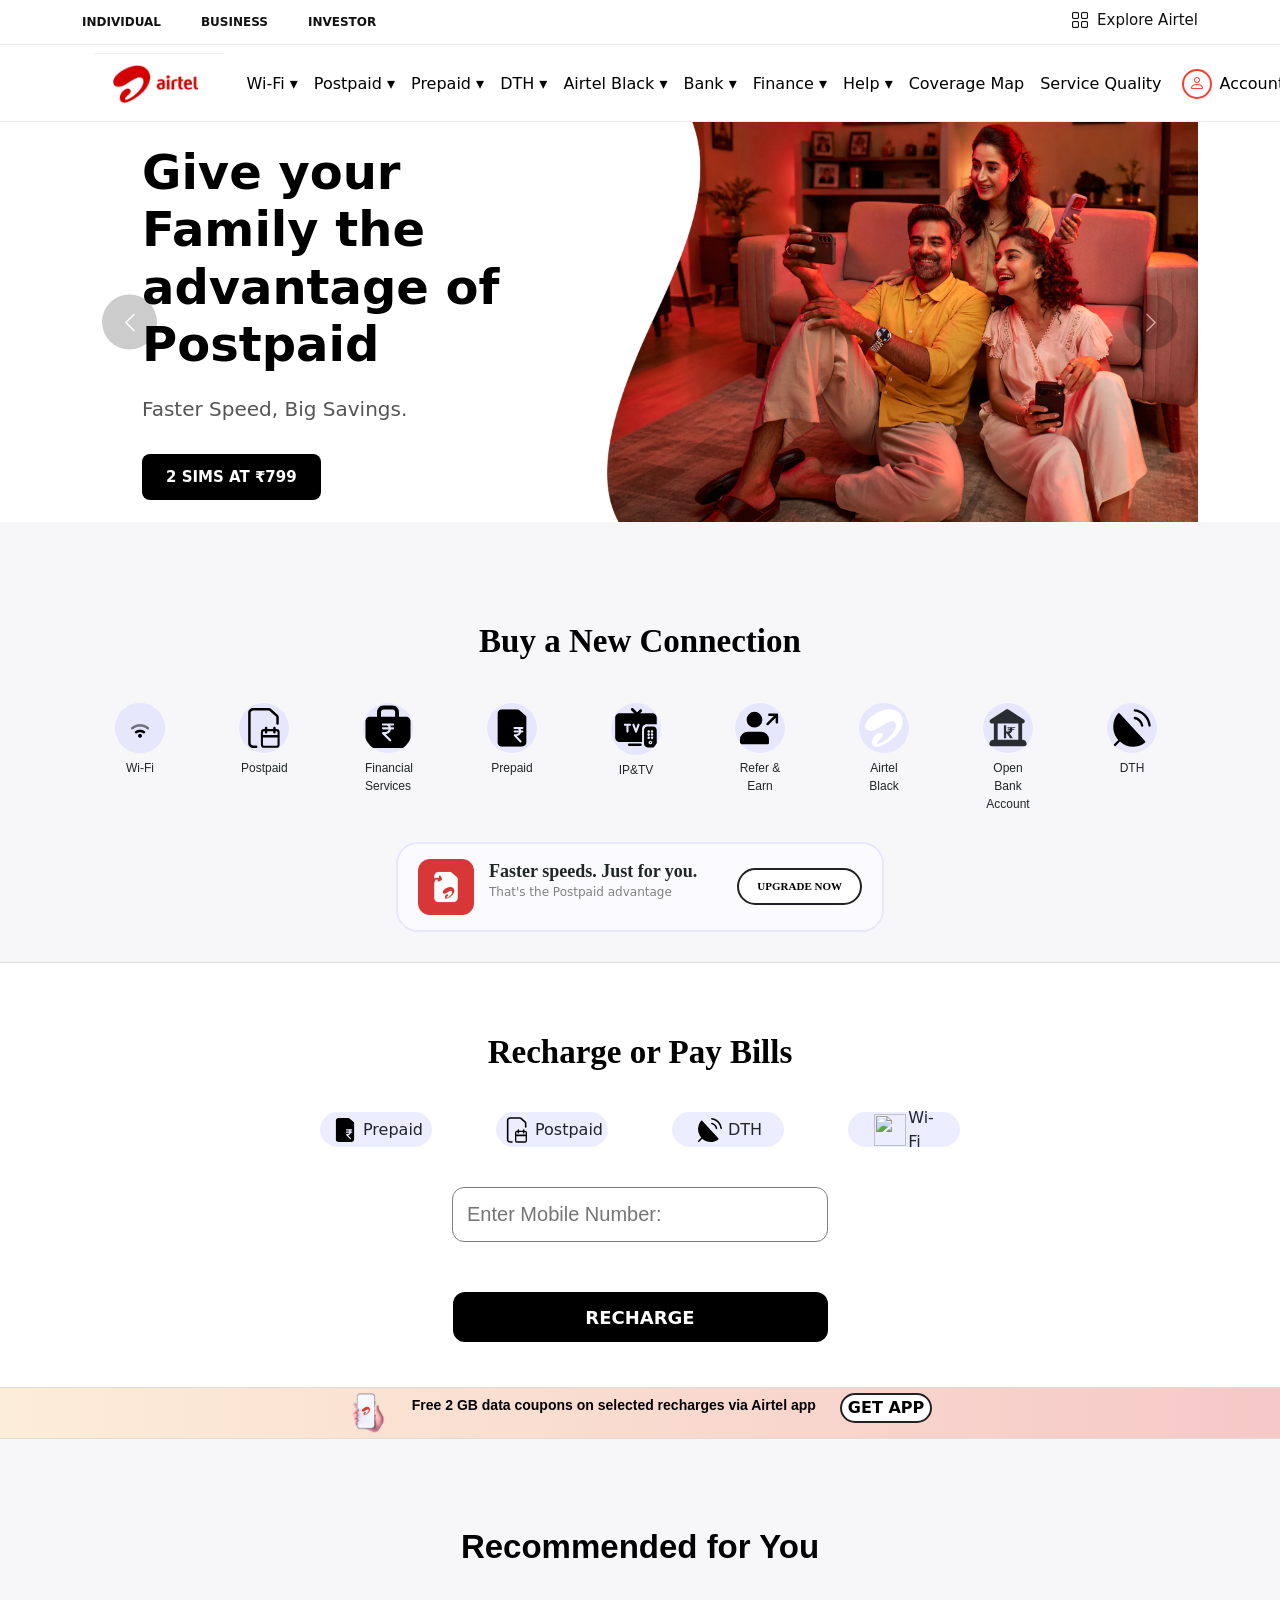
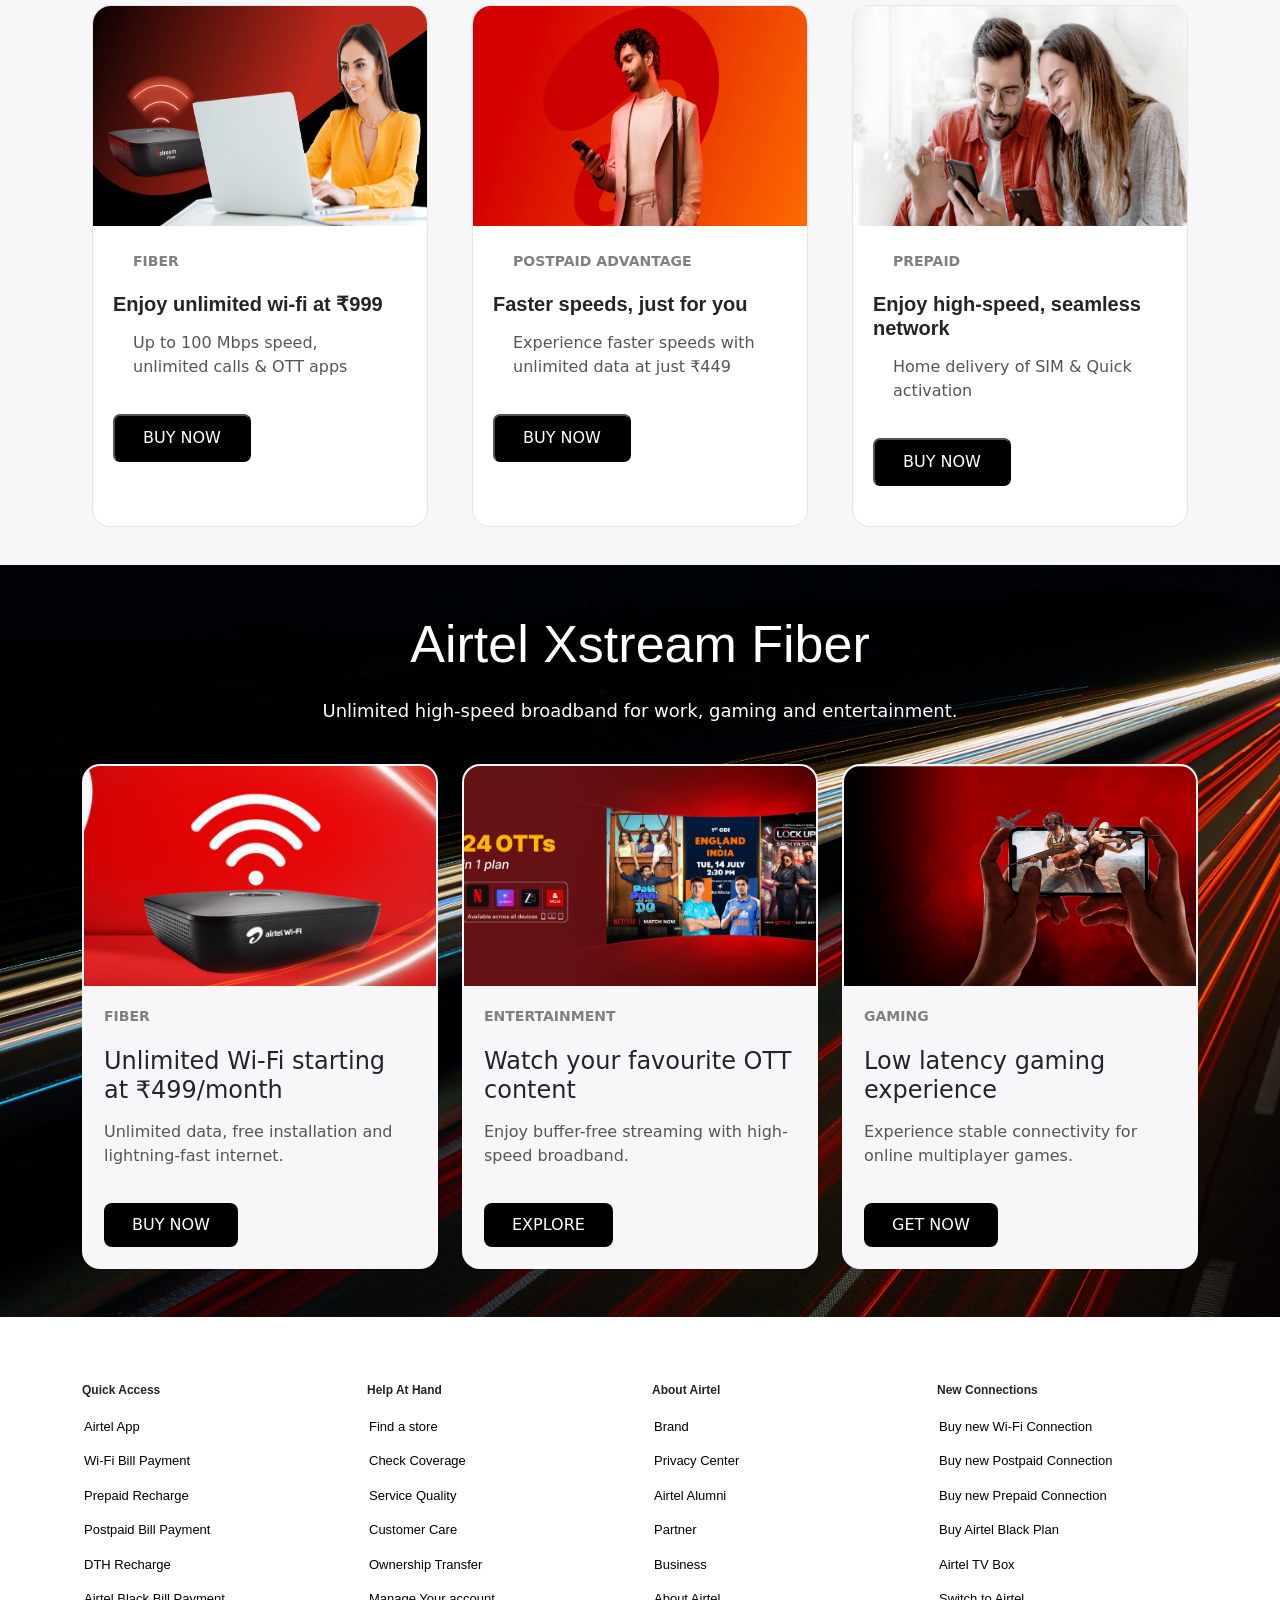
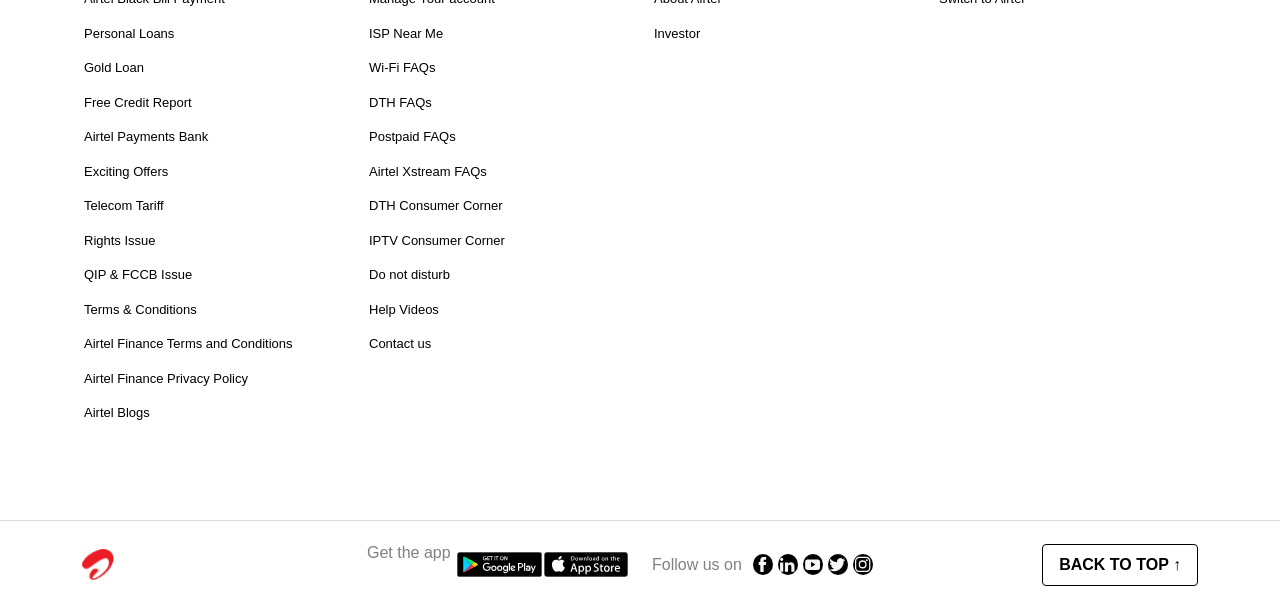
==== commit b8184062: "Fix mobile header visibility" ====
--- a/index.html
+++ b/index.html
@@ -12,7 +12,7 @@
 
     <link rel="stylesheet" href="https://cdn.jsdelivr.net/npm/bootstrap-icons@1.13.1/font/bootstrap-icons.min.css">
 
-    <link rel="stylesheet" href="style.css">
+    <link rel="stylesheet" href="index.css">
     <link rel="stylesheet" href="aos.css">
     <link rel="stylesheet" href="aos.js">
 
--- a/index.css
+++ b/index.css
@@ -0,0 +1,905 @@
+.top-header {
+    height: 45px;
+    background: #fff;
+    border-bottom: 1px solid #ececec;
+}
+
+.top-header-content {
+    display: flex;
+    justify-content: space-between;
+    align-items: center;
+    height: 100%;
+}
+
+.top-left {
+    display: flex;
+    gap: 40px;
+}
+
+.top-left a {
+    text-decoration: none;
+    color: #111;
+    font-size: 12px;
+    font-weight: 650;
+    padding: 10px 0;
+    position: relative;
+    border-top: 3px solid transparent;
+}
+
+.top-left a:hover {
+    color: #e40000;
+    border-top: 3px solid #e40000;
+}
+
+.top-right a {
+    text-decoration: none;
+    color: #111;
+    font-size: 15px;
+    font-weight: 500;
+    display: flex;
+    align-items: center;
+    gap: 8px;
+}
+
+.top-right a:hover {
+    color: #e40000;
+}
+
+.top-right i {
+    font-size: 18px;
+    font-weight: 600;
+}
+
+@media (max-width: 991px) {
+    .top-header {
+        display: block;
+        width: 100%;
+        height: 54px;
+    }
+
+    .top-header-content {
+        height: 54px;
+        justify-content: center;
+    }
+
+    .top-left {
+        width: 100%;
+        height: 54px;
+        display: flex;
+        justify-content: space-around;
+        align-items: center;
+        gap: 0;
+    }
+
+    .top-left a {
+        height: 54px;
+        display: flex;
+        align-items: center;
+        padding: 0 10px;
+        font-size: 12px;
+    }
+
+    .top-right {
+        display: none;
+    }
+}
+
+@media (max-width: 991px) {
+    .top-left a.active {
+        color: #e40000;
+        border-top: 3px solid #e40000;
+    }
+}
+
+
+.navbar {
+    background: transparent;
+    min-height: 70px;
+    padding: 0;
+}
+
+.navbar-brand img {
+    height: 60px;
+}
+
+.navbar-nav .nav-link {
+    padding: 24px 12px;
+}
+
+.nav-link {
+    color: black;
+    border-top: 2px solid transparent;
+    background: white;
+}
+
+.nav-link:hover {
+    color: #e40000;
+    border-top: 2px solid #e40000;
+}
+
+
+.nav-link ul li:hover a {
+    color: #e40000;
+}
+
+/* ===========================
+   Navbar Right Side (Account)
+=========================== */
+
+.navbar-actions {
+    display: flex;
+    align-items: center;
+    margin-left: auto;
+}
+
+.action-link {
+    display: flex;
+    align-items: center;
+    gap: 8px;
+    padding: 22px 12px !important;
+    color: #000 !important;
+    text-decoration: none;
+    background: transparent !important;
+    border-top: 2px solid transparent;
+    transition: all .3s ease;
+}
+
+.action-link:hover {
+    color: #e40000 !important;
+    border-top: 2px solid #e40000;
+}
+
+.account-circle {
+    width: 30px;
+    height: 30px;
+    border: 2px solid #ff3b30;
+    border-radius: 50%;
+    display: flex;
+    justify-content: center;
+    align-items: center;
+}
+
+.account-circle i {
+    color: #ff3b30;
+    font-size: 16px;
+}
+
+/* Remove Bootstrap arrow */
+.dropdown-toggle::after {
+    display: none;
+}
+
+/* Dropdown Menu */
+.dropdown-menu {
+    min-width: 280px;
+    border: none;
+    border-radius: 12px;
+    padding: 10px 0;
+    margin-top: 0;
+    box-shadow: 0 8px 25px rgba(0, 0, 0, .15);
+}
+
+/* Dropdown Items */
+.dropdown-item {
+    display: flex;
+    align-items: center;
+    gap: 12px;
+    padding: 12px 18px;
+    font-size: 15px;
+    color: #222;
+    transition: .3s;
+}
+
+.dropdown-item i {
+    color: #e40000;
+    font-size: 18px;
+    width: 20px;
+}
+
+.dropdown-item:hover {
+    background: #f8f8f8;
+    color: #e40000;
+}
+
+/* Divider */
+.dropdown-divider {
+    margin: 6px 0;
+}
+
+/* Mobile */
+@media (max-width: 991px) {
+
+    .navbar-actions {
+        margin-top: 15px;
+    }
+
+    .action-link {
+        padding: 12px 0 !important;
+    }
+
+    .dropdown-menu {
+        border: none;
+        box-shadow: none;
+        padding-left: 20px;
+    }
+}
+
+
+.banner {
+    border-top: 1px solid #ececec;
+    background: #ffffff;
+    overflow: hidden;
+}
+
+.carousel-item {
+    min-height: 400px;
+}
+
+.bannertext {
+    height: 400px;
+    display: flex;
+    flex-direction: column;
+    justify-content: center;
+    padding-left: 60px;
+}
+
+.bannertext h1 {
+    font-size: 48px;
+    font-weight: 700;
+    line-height: 1.2;
+    color: #000;
+    margin-bottom: 20px;
+}
+
+.bannertext p {
+    font-size: 20px;
+    color: #555;
+    margin-bottom: 30px;
+    line-height: 1.5;
+}
+
+.banner-button {
+    display: inline-block;
+    width: max-content;
+    padding: 12px 24px;
+    background: #000;
+    color: #fff;
+    text-decoration: none;
+    font-size: 15px;
+    font-weight: 600;
+    border-radius: 8px;
+    transition: .3s;
+}
+
+.banner-button:hover {
+    background: #e40000;
+    color: #fff;
+}
+
+.bannerimage {
+    height: 400px;
+}
+
+.bannerimage img {
+    width: 100%;
+    height: 100%;
+    object-fit: cover;
+}
+
+.carousel-control-prev,
+.carousel-control-next {
+    width: 55px;
+    height: 55px;
+    top: 50%;
+    transform: translateY(-50%);
+    background: rgba(0, 0, 0, .4);
+    border-radius: 50%;
+}
+
+.carousel-control-prev {
+    left: 20px;
+}
+
+.carousel-control-next {
+    right: 20px;
+}
+
+.carousel-control-prev-icon,
+.carousel-control-next-icon {
+    width: 22px;
+    height: 22px;
+}
+
+@media (max-width:991px) {
+    .carousel-item {
+        min-height: auto;
+    }
+
+    .bannertext {
+        height: auto;
+        padding: 40px 20px;
+        text-align: center;
+        align-items: center;
+    }
+
+    .bannertext h1 {
+        font-size: 36px;
+    }
+
+    .bannertext p {
+        font-size: 18px;
+    }
+
+    .bannerimage {
+        height: auto;
+    }
+
+    .bannerimage img {
+        height: auto;
+    }
+}
+
+@media (max-width:576px) {
+    .bannertext {
+        padding: 30px 15px;
+    }
+
+    .bannertext h1 {
+        font-size: 28px;
+    }
+
+    .bannertext p {
+        font-size: 16px;
+    }
+
+    .banner-button {
+        font-size: 14px;
+        padding: 10px 18px;
+    }
+
+    .carousel-control-prev,
+    .carousel-control-next {
+        width: 40px;
+        height: 40px;
+    }
+}
+
+.connection-container {
+    margin: 0 auto;
+    padding: 30px 0;
+    background: #F7F7FA;
+    display: flex;
+    flex-wrap: wrap;
+    justify-content: center;
+    border-bottom: 1px solid #dcdcdc;
+}
+
+.connection-title {
+    font-family: "TondoBold(woff2)";
+    font-weight: bold;
+    color: black;
+    font-size: 33px;
+    text-align: center;
+    padding: 65px 0 25px 0;
+}
+
+.connection-card {
+    width: 60px;
+    height: 60px;
+    cursor: pointer;
+    border: 1px solid transparent;
+    margin: 10px 20px;
+
+}
+
+.connection-card img {
+    width: 50px;
+    transition: 0.3s;
+    background: #E6E6FD;
+    border-radius: 50%;
+}
+
+.connection-card:hover img {
+    transform: scale(1.1);
+    border: 1px solid black;
+    box-shadow: 8px 8px 10px rgba(0, 0, 0, .15);
+}
+
+.connection-card p {
+    width: 50px;
+    height: 11px;
+    margin-top: 6px;
+    padding: 0 2px;
+    font-family: Arial;
+    font-size: 12px;
+    text-align: center;
+}
+
+.connection-upgrade {
+    width: 100%;
+    max-width: 540px;
+    height: 90px;
+    margin: 70px 0 auto 0;
+    border-radius: 22px;
+    background: #FBFBFF;
+    padding: 0 20px;
+    display: flex;
+    justify-content: space-between;
+    align-items: center;
+    border: 2px solid #E6E6FD;
+
+}
+
+.upgrade-left {
+    display: flex;
+    align-items: center;
+    gap: 15px;
+    line-height: 8px;
+    padding-right: 40px;
+}
+
+.upgrade-icon {
+    width: 56px;
+    height: 56px;
+    display: flex;
+    justify-content: center;
+    align-items: center;
+}
+
+.upgrade-icon img {
+    width: 100%;
+    object-fit: contain;
+
+}
+
+.upgrade-text h3 {
+    font-family: "TondoBold(woff2)";
+    font-size: 18px;
+    font-weight: 700;
+    margin-bottom: 5px;
+}
+
+.upgrade-text p {
+    font-size: 12px;
+    color: grey;
+}
+
+.connection-upgrade-btn {
+    padding: 8px 18px;
+    border: 2px solid #222;
+    border-radius: 30px;
+    background: #fff;
+    display: flex;
+    justify-content: center;
+    align-items: center;
+    cursor: pointer;
+
+}
+
+.connection-upgrade-btn a {
+    text-decoration: none;
+    font-family: "TondoBold(woff2)";
+    color: #000;
+    font-size: 11px;
+    font-weight: bold;
+    text-align: center;
+}
+
+
+
+.recharge-section {
+    margin: 0 auto;
+    padding-bottom: 45px;
+    border-bottom: 1px solid #dcdcdc;
+
+}
+
+.recharge-title {
+    font-family: "TondoBold(woff2)";
+    font-weight: bold;
+    color: black;
+    font-size: 33px;
+    text-align: center;
+    padding: 65px 0 25px 0;
+}
+
+.recharge-card {
+    width: 70px;
+    height: 35px;
+    background: #ECEDFF;
+    gap: 2px;
+    margin: 10px 20px;
+    padding: 10px 56px;
+    border-radius: 30px;
+    display: flex;
+    justify-content: center;
+    align-items: center;
+    cursor: pointer;
+}
+
+.recharge-card img {
+    width: 32px;
+    height: 32px;
+    object-fit: cover;
+}
+
+.recharge-card span {
+    font-size: 16px;
+}
+
+.recharge-card:hover {
+    border: 1px solid #000;
+    opacity: 0.8;
+    scale: 1.02;
+}
+
+.recharge-enter-number {
+    margin: 30px auto;
+    display: flex;
+    text-align: left;
+    font-family: Arial, Helvetica, sans-serif;
+    padding: 4px 12px;
+    background: #fff;
+    color: grey;
+    border: 1px solid grey;
+    border-radius: 12px;
+    cursor: pointer;
+
+}
+
+.recharge-enter-number input {
+    width: 350px;
+    height: 45px;
+    font-size: 20px;
+    border: none;
+
+}
+
+.recharge-btn {
+    display: flex;
+    justify-content: center;
+    margin-top: 20px;
+}
+
+.recharge-btn button {
+    width: 375px;
+    height: 50px;
+    padding: 4px 12px;
+    background: #000;
+    color: #fff;
+    border: none;
+    border-radius: 12px;
+    font-size: 18px;
+    font-weight: 700;
+    cursor: pointer;
+    transition: all .3s ease;
+}
+
+.recharge-btn button:hover {
+    background: #e40000;
+    transform: translateY(-2px);
+    box-shadow: 0 8px 20px rgba(228, 0, 0, 0.25);
+}
+
+.airtel-app {
+    border-bottom: 1px solid #dcdcdc;
+    display: flex;
+    justify-content: center;
+    align-items: center;
+    background-image: linear-gradient(to left, #F6C8C7 0%, #FCEDD8 100%);
+    padding-top: 5px;
+    padding-bottom: 5px;
+}
+
+.airtel-appicon {
+    width: 40px;
+    height: 40px;
+}
+
+.airtel-appicon img {
+    width: 100%;
+
+}
+
+.airtel-apptext span {
+    font-family: Arial;
+    font-size: 14px;
+    margin-top: 10px;
+    font-weight: 600;
+    color: black;
+}
+
+.airtel-appbtn {
+    text-align: center;
+}
+
+.airtel-appbtn button {
+    background: white;
+    color: #000;
+    border: 2px solid #222;
+    border-radius: 30px;
+    font-weight: 600;
+}
+
+.recommendation {
+    background: #F7F7FA;
+}
+
+.reco-title {
+    font-family: Arial, Helvetica, sans-serif;
+    font-weight: bold;
+    color: black;
+    font-size: 33px;
+    padding-top: 40px;
+    padding-bottom: 20px;
+}
+
+.recmarea {
+    background: #FFFFFF;
+    border: 1px solid rgb(230, 230, 230);
+    margin: 10px;
+    border-radius: 18px;
+
+}
+
+.recmarea img {
+    width: 100%;
+    height: 220px;
+    border-radius: 18px 18px 0 0;
+
+}
+
+.recmarea p {
+    padding: 0 20px;
+}
+
+.recmarea h3 {
+    font-size: 20px;
+    font-weight: bold;
+    font-family: "Tondo Bold", Arial, sans-serif;
+    margin: 10px 20px;
+}
+
+.recmarea .category {
+    padding-top: 5px;
+    font-size: 14px;
+    color: gray;
+    font-weight: bold;
+}
+
+.recmarea .description {
+    font-size: 16px;
+    color: #555;
+}
+
+.recommendation-button {
+    margin: 20px;
+    padding: 10px 28px;
+    background: black;
+    color: white;
+    border-radius: 7px;
+    cursor: pointer;
+
+}
+
+.recommendation-button:hover {
+    box-shadow: 0 8px 20px rgba(0, 0, 0, .15);
+}
+
+
+
+.wifi {
+    background-image: url('wifi-plan.avif');
+    background-repeat: no-repeat;
+    background-size: cover;
+    background-position: center;
+}
+
+.wifi-title {
+    font-family: Arial, Helvetica, sans-serif;
+    font-size: 52px;
+    color: #fff;
+    margin-bottom: 2%;
+}
+
+.wifi-subtitle {
+    color: #fff;
+    font-size: 18px;
+    margin-bottom: 40px;
+}
+
+.wifi-card {
+    background: #F7F7FA;
+    border-radius: 18px;
+    overflow: hidden;
+    border: 2px solid transparent;
+    transition: .3s;
+}
+
+.wifi-card:hover {
+    transform: translateY(-8px);
+    border-color: #e40000;
+    box-shadow: 0 10px 25px rgba(0, 0, 0, .15);
+}
+
+.wifi-card img {
+    width: 100%;
+    height: 220px;
+    object-fit: cover;
+}
+
+.category {
+    color: gray;
+    font-size: 14px;
+    font-weight: bold;
+    margin: 20px;
+}
+
+.wifi-card h3 {
+    margin: 0 20px;
+    font-size: 24px;
+}
+
+.description {
+    margin: 15px 20px;
+    color: #555;
+}
+
+.wifi-button {
+    margin: 20px;
+    padding: 10px 28px;
+    background: black;
+    color: white;
+    border: none;
+    border-radius: 8px;
+    cursor: pointer;
+    transition: .3s;
+}
+
+.wifi-button:hover {
+    background: #e40000;
+}
+
+
+
+.listarea {
+    margin: 0 auto;
+    background: #FFFFFF;
+    border-bottom: 1px solid #dcdcdc;
+
+}
+
+.listarea-card {
+    background: white;
+}
+
+@media(max-width:767.98px) {
+    .footer-column {
+        border-bottom: 1px solid #dcdcdc;
+        padding: 12px 10px;
+    }
+
+    .footer-column:last-child {
+        border-bottom: none;
+    }
+
+    .dropdown {}
+}
+
+.listarea-card p {
+    font-family: Arial, Helvetica, sans-serif;
+    font-size: 12px;
+    font-weight: 600;
+
+}
+
+.listarea-card ul {
+    font-family: Arial, Helvetica, sans-serif;
+    font-size: 13px;
+    font-weight: 100;
+    list-style: none;
+    padding: 2px;
+}
+
+.listarea-card ul li {
+    padding-bottom: 15px;
+}
+
+.listarea-card ul li a {
+    text-decoration: none;
+    color: black;
+
+}
+
+.listarea-card ul li a:hover {
+    color: #e40000;
+}
+
+
+
+.listarea-footer {
+    margin: 20px 0;
+}
+
+
+.listarea-footer-icon {
+    width: 32px;
+    height: 32px;
+
+}
+
+.listarea-footer-icon img {
+    width: 100%;
+
+}
+
+.listarea-footer-getapp {
+    display: flex;
+    align-items: center;
+    gap: 2px;
+
+}
+
+.listarea-footer-getapp p,
+.listarea-footer-followus p {
+    font-family: Arial;
+    font-size: 16px;
+    color: grey;
+    margin-bottom: 0;
+
+}
+
+.listarea-footer-getapp img {
+    width: 85px;
+    height: 25px;
+
+}
+
+.listarea-footer-followus {
+    display: flex;
+    align-items: center;
+    gap: 2px;
+}
+
+
+.listarea-footer-followus-iconarea {
+    display: flex;
+    align-items: center;
+    gap: 5px;
+
+}
+
+.listarea-footer-followus-icon {
+    width: 20px;
+    height: 21px;
+    display: flex;
+    justify-content: center;
+    align-items: center;
+    background: #000;
+    border-radius: 50%;
+}
+
+.listarea-footer-followus-icon img {
+    width: 85%;
+    height: 85%;
+    object-fit: contain;
+}
+
+.listarea-footer-button {
+    display: inline-block;
+    padding: 8px 16px;
+    border: 1px solid black;
+    border-radius: 4px;
+    text-decoration: none;
+    font-family: Sans-serif;
+    font-size: 16px;
+    font-weight: bold;
+    color: black;
+}
+
+
+
+.footer {
+    background: #F7F7FA;
+
+}
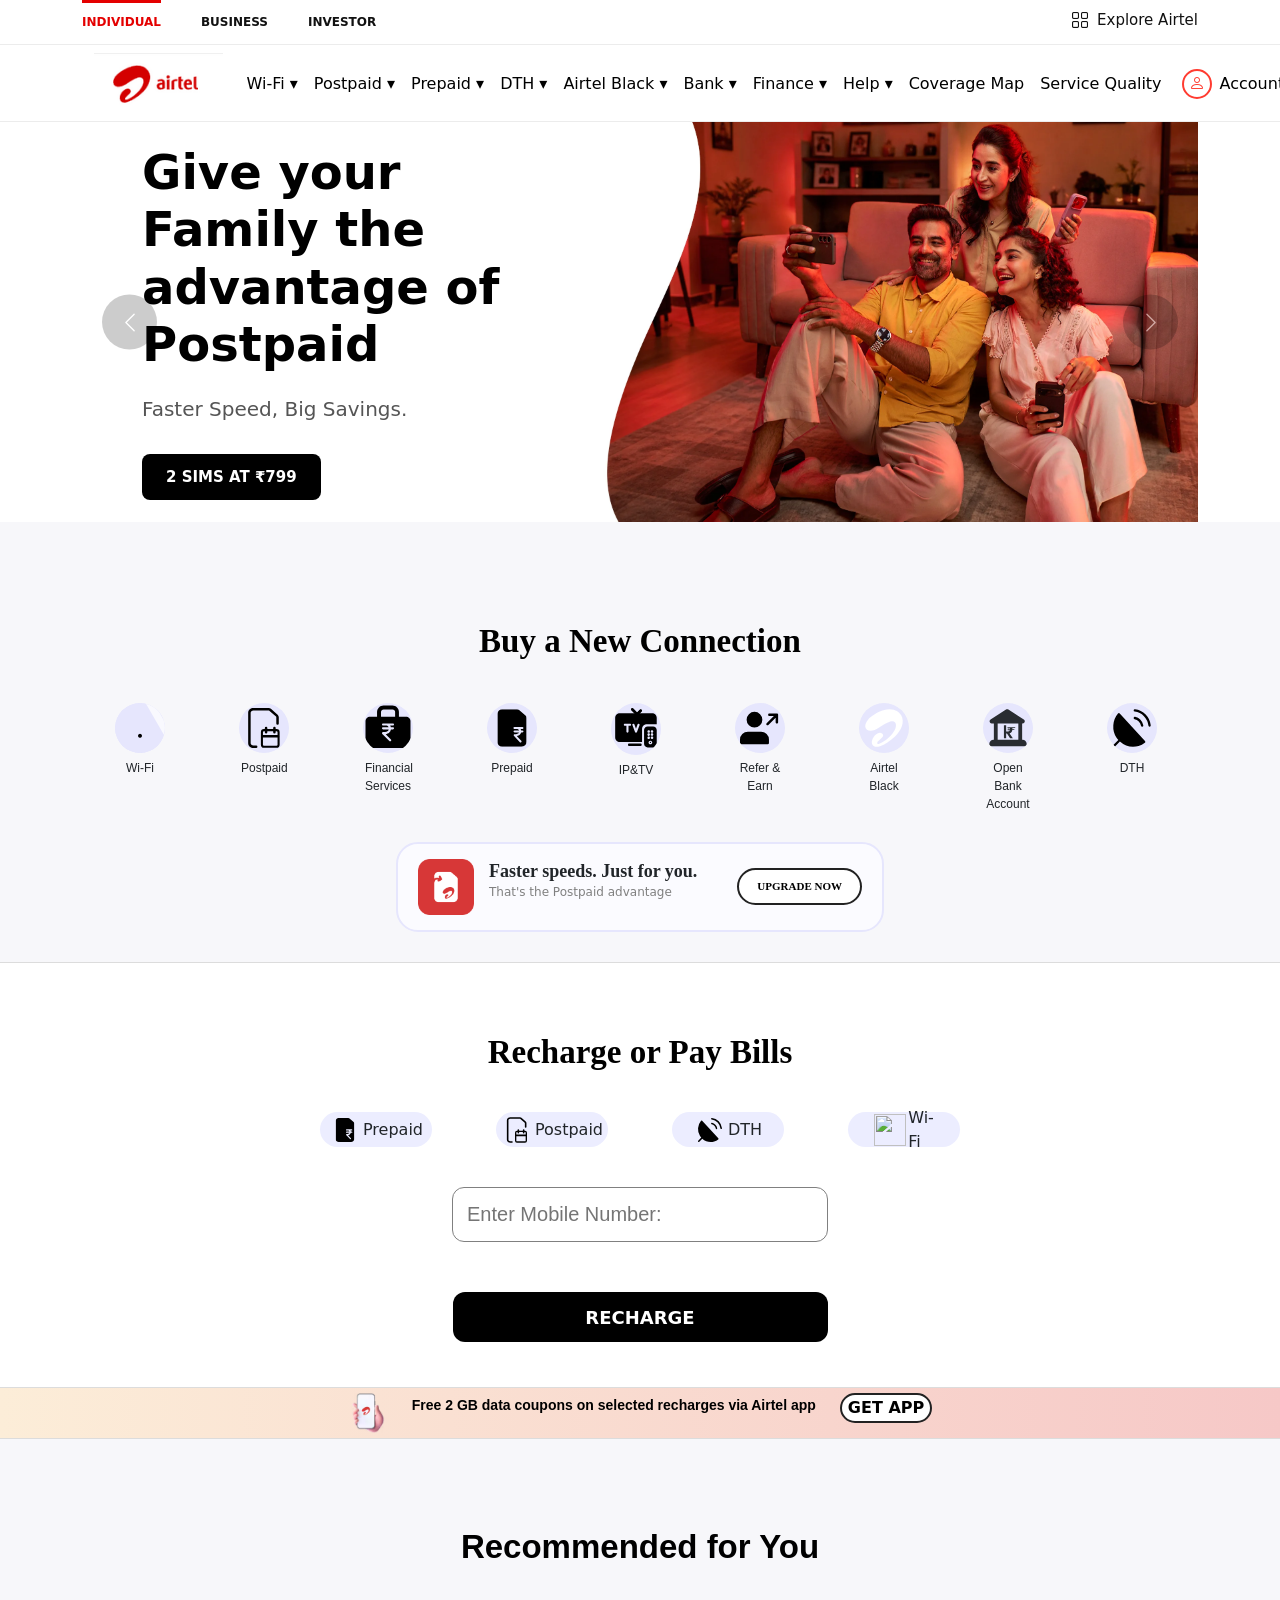
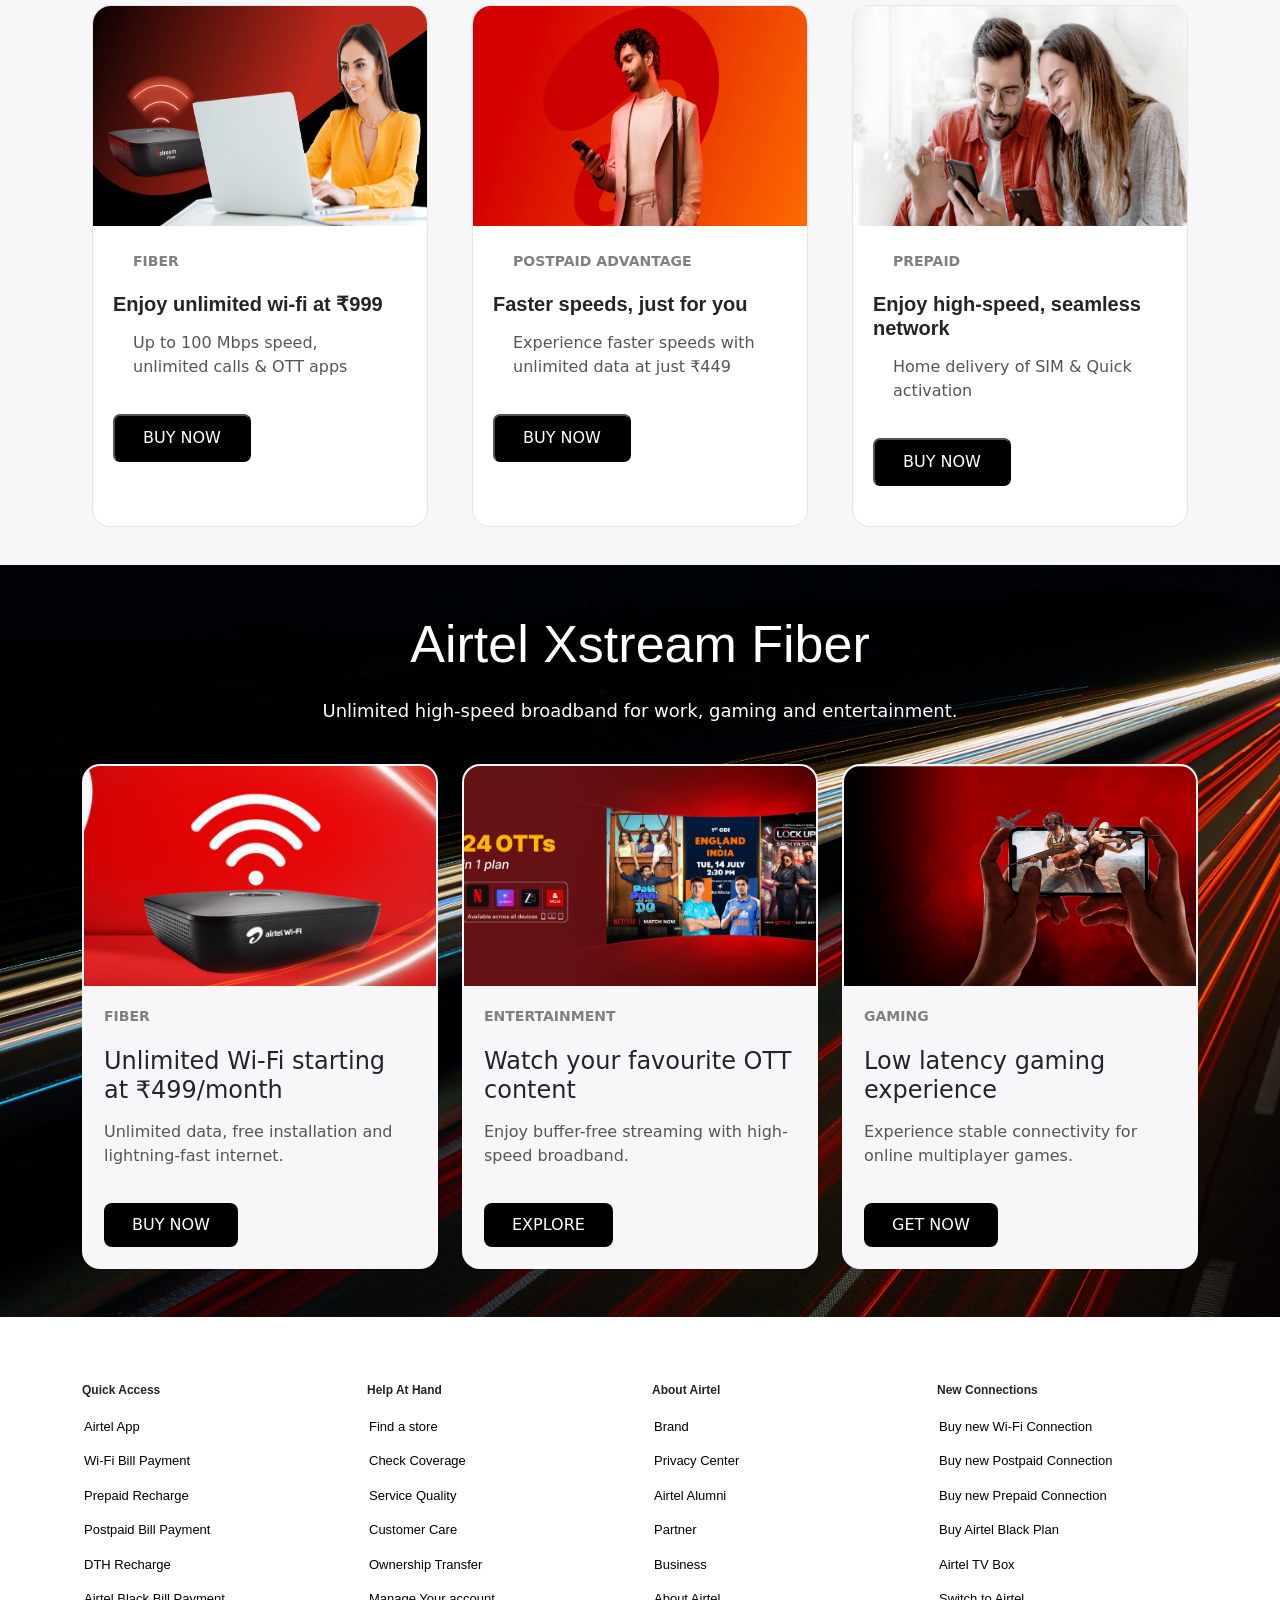
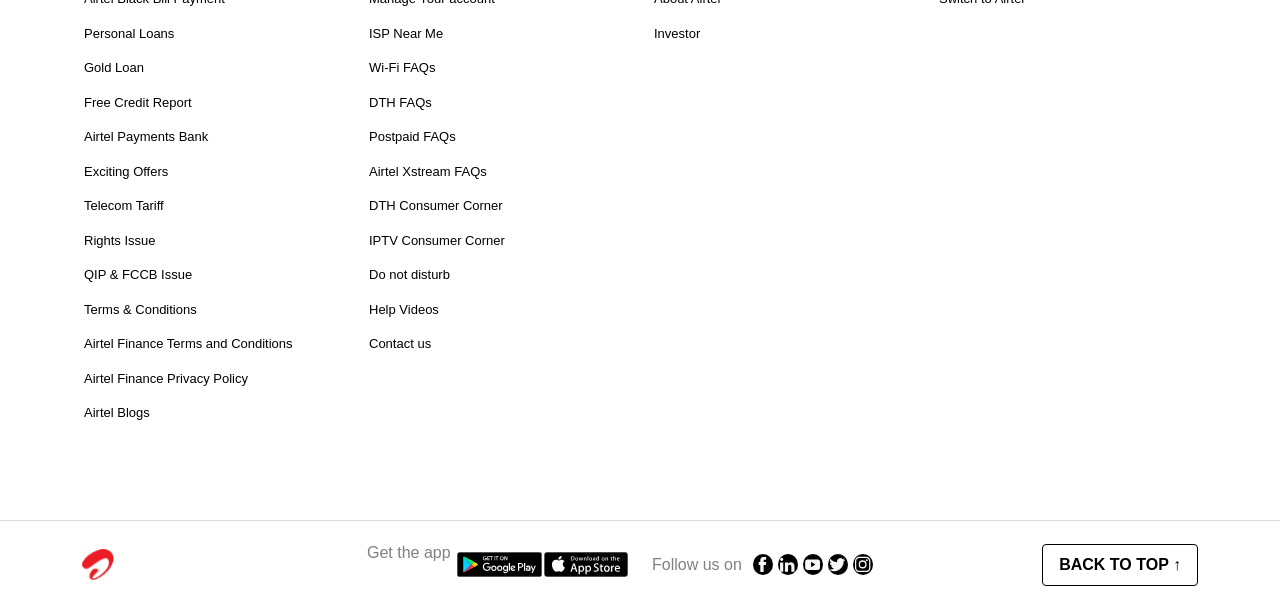
==== commit a2276d6f: "business-reader file is added successfully" ====
--- a/index.html
+++ b/index.html
@@ -37,7 +37,7 @@
 
                     <div class="top-left">
                         <a href="index.html" class="active">INDIVIDUAL</a>
-                        <a href="business.html">BUSINESS</a>
+                        <a href="business-reader.html">BUSINESS</a>
                         <a href="#">INVESTOR</a>
                     </div>
 
--- a/index.css
+++ b/index.css
@@ -26,6 +26,11 @@
     border-top: 3px solid transparent;
 }
 
+.top-left a.active {
+    color: #e40000;
+    border-top: 3px solid #e40000;
+}
+
 .top-left a:hover {
     color: #e40000;
     border-top: 3px solid #e40000;
@@ -84,12 +89,7 @@
     }
 }
 
-@media (max-width: 991px) {
-    .top-left a.active {
-        color: #e40000;
-        border-top: 3px solid #e40000;
-    }
-}
+@media (max-width: 991px) {}
 
 
 .navbar {
@@ -782,8 +782,6 @@
     .footer-column:last-child {
         border-bottom: none;
     }
-
-    .dropdown {}
 }
 
 .listarea-card p {
